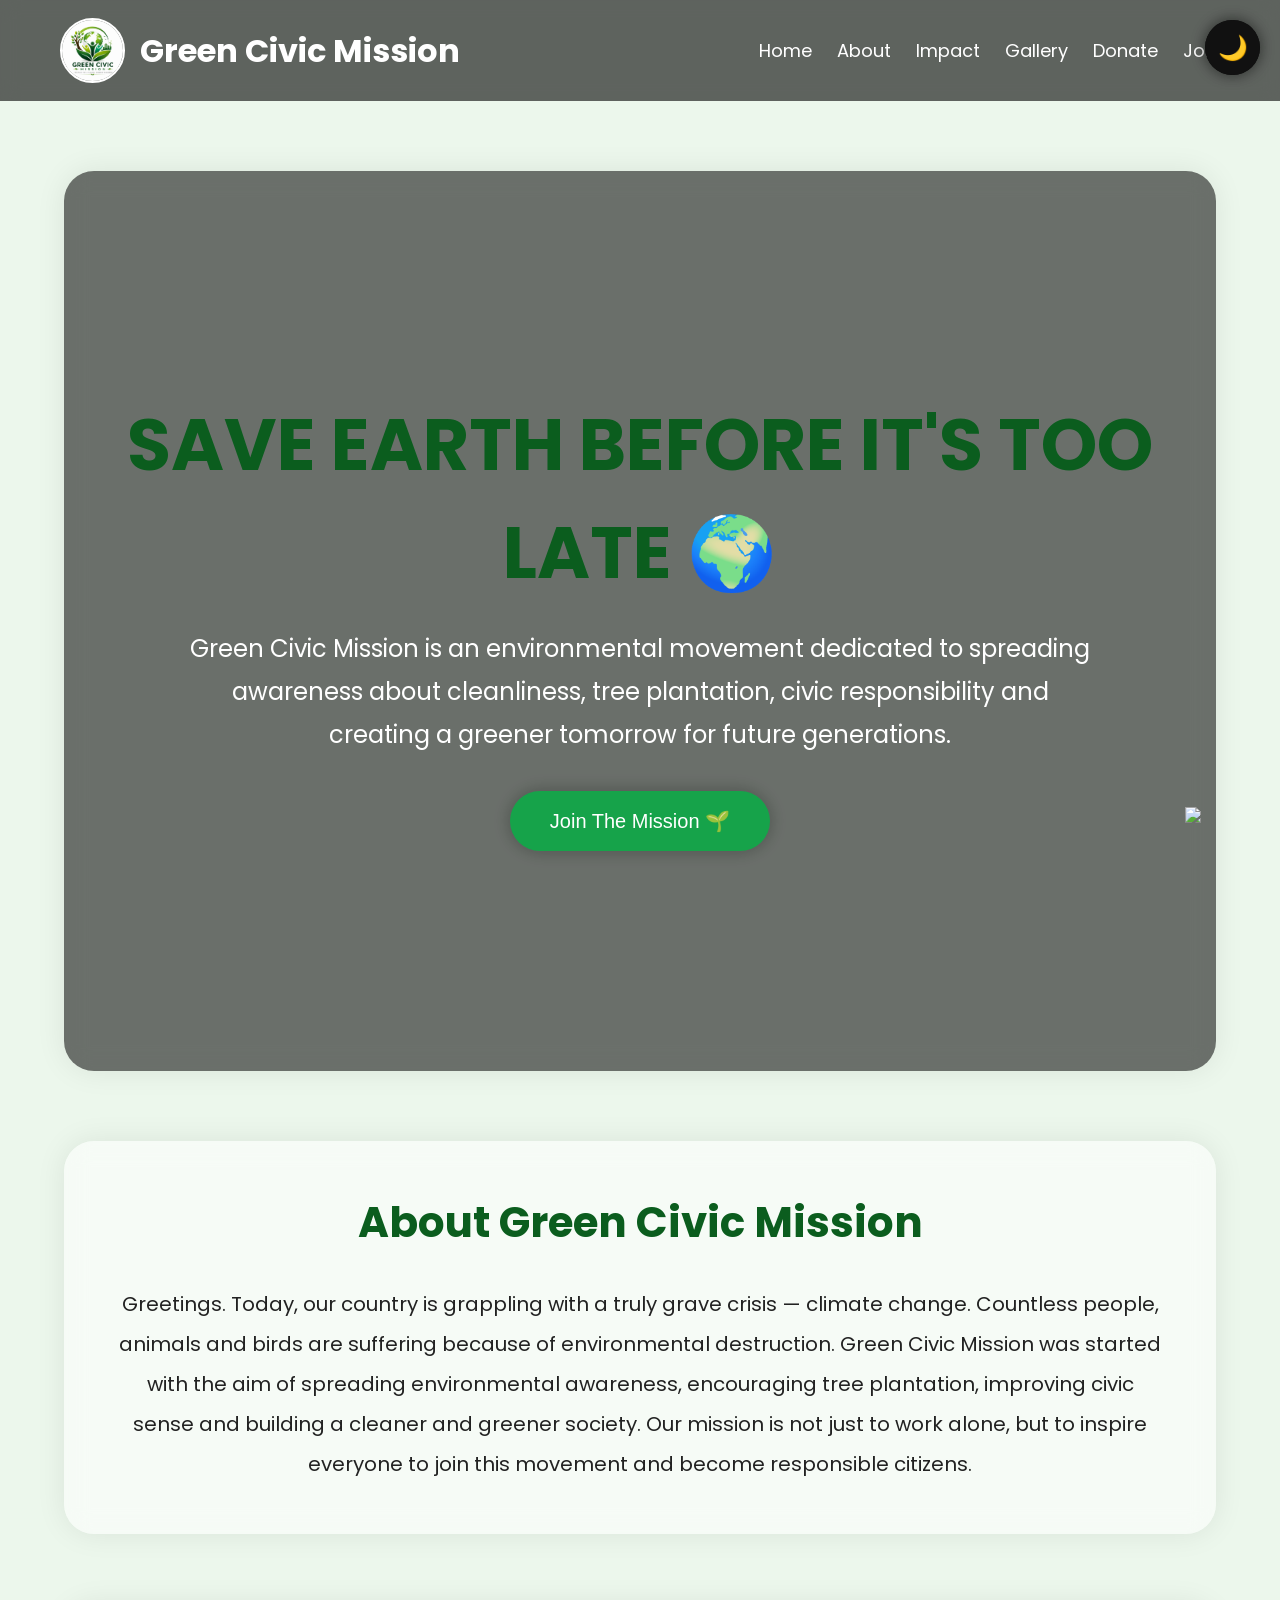
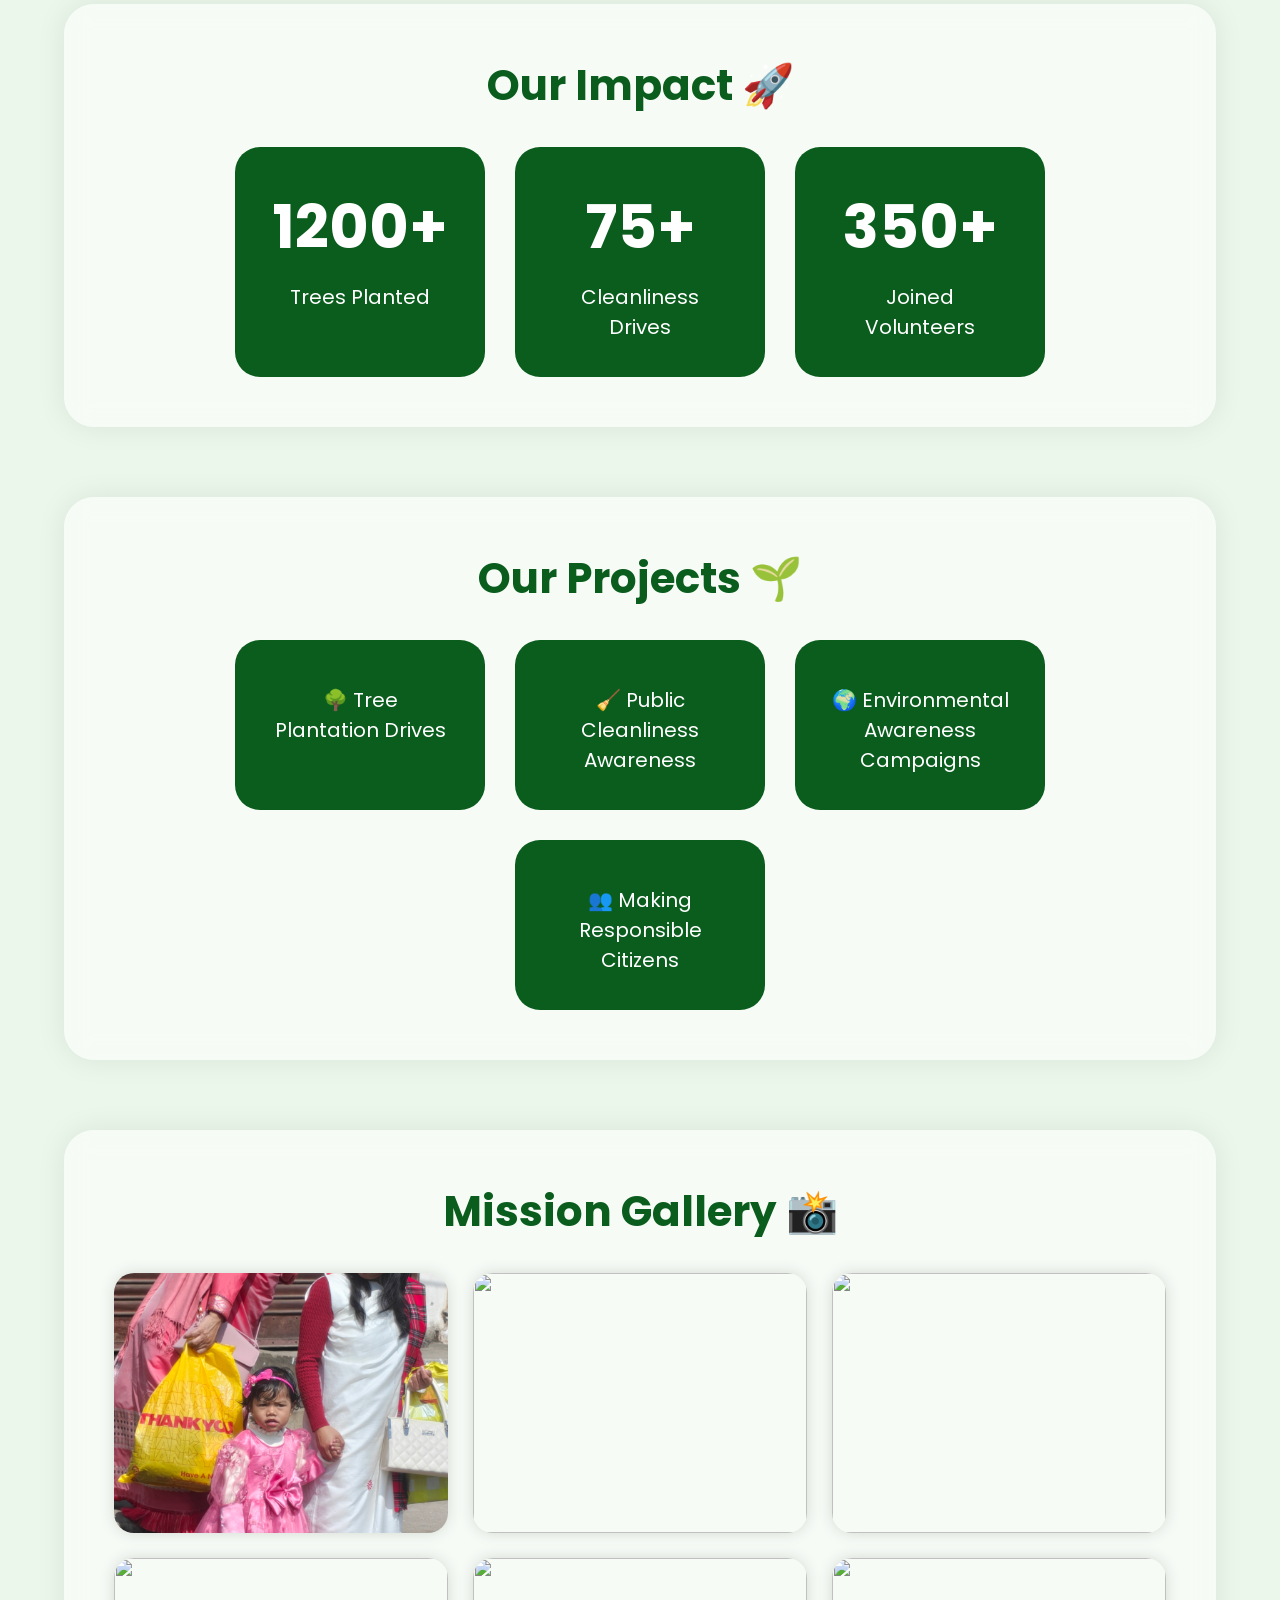
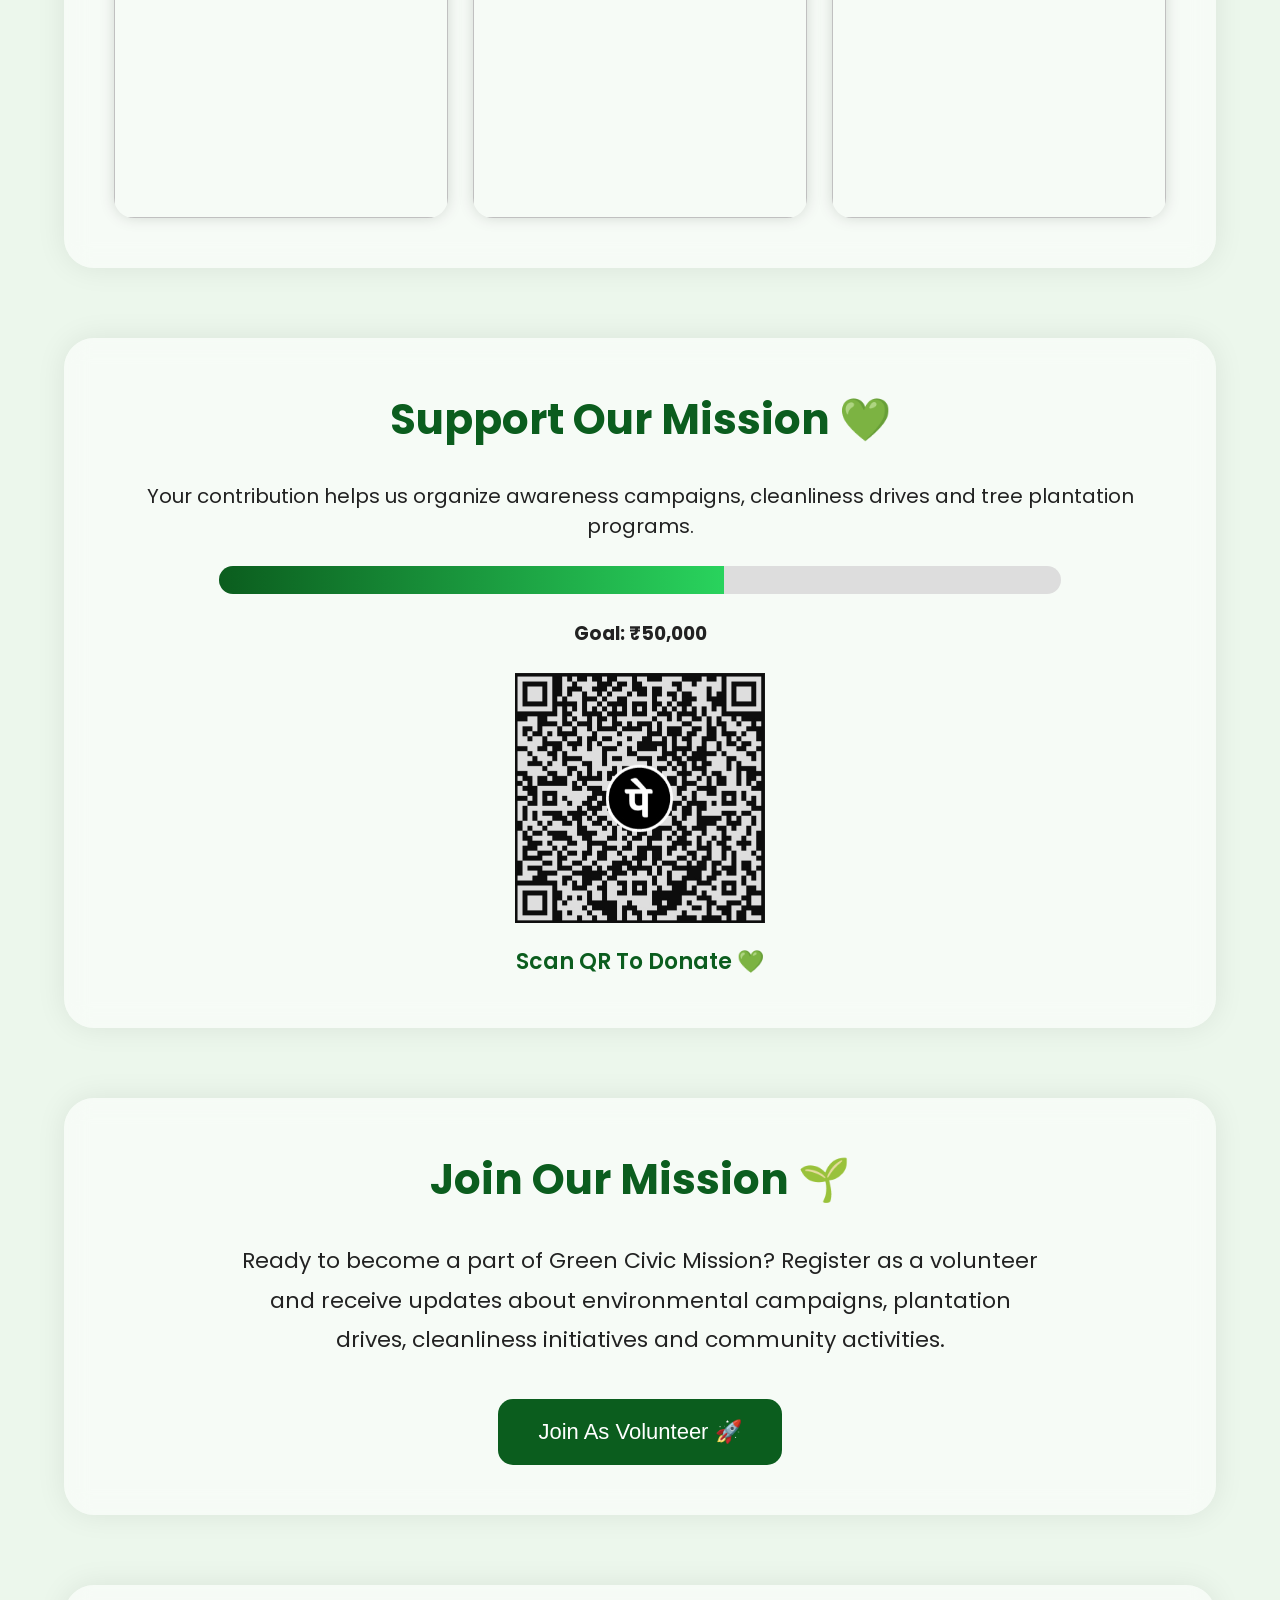
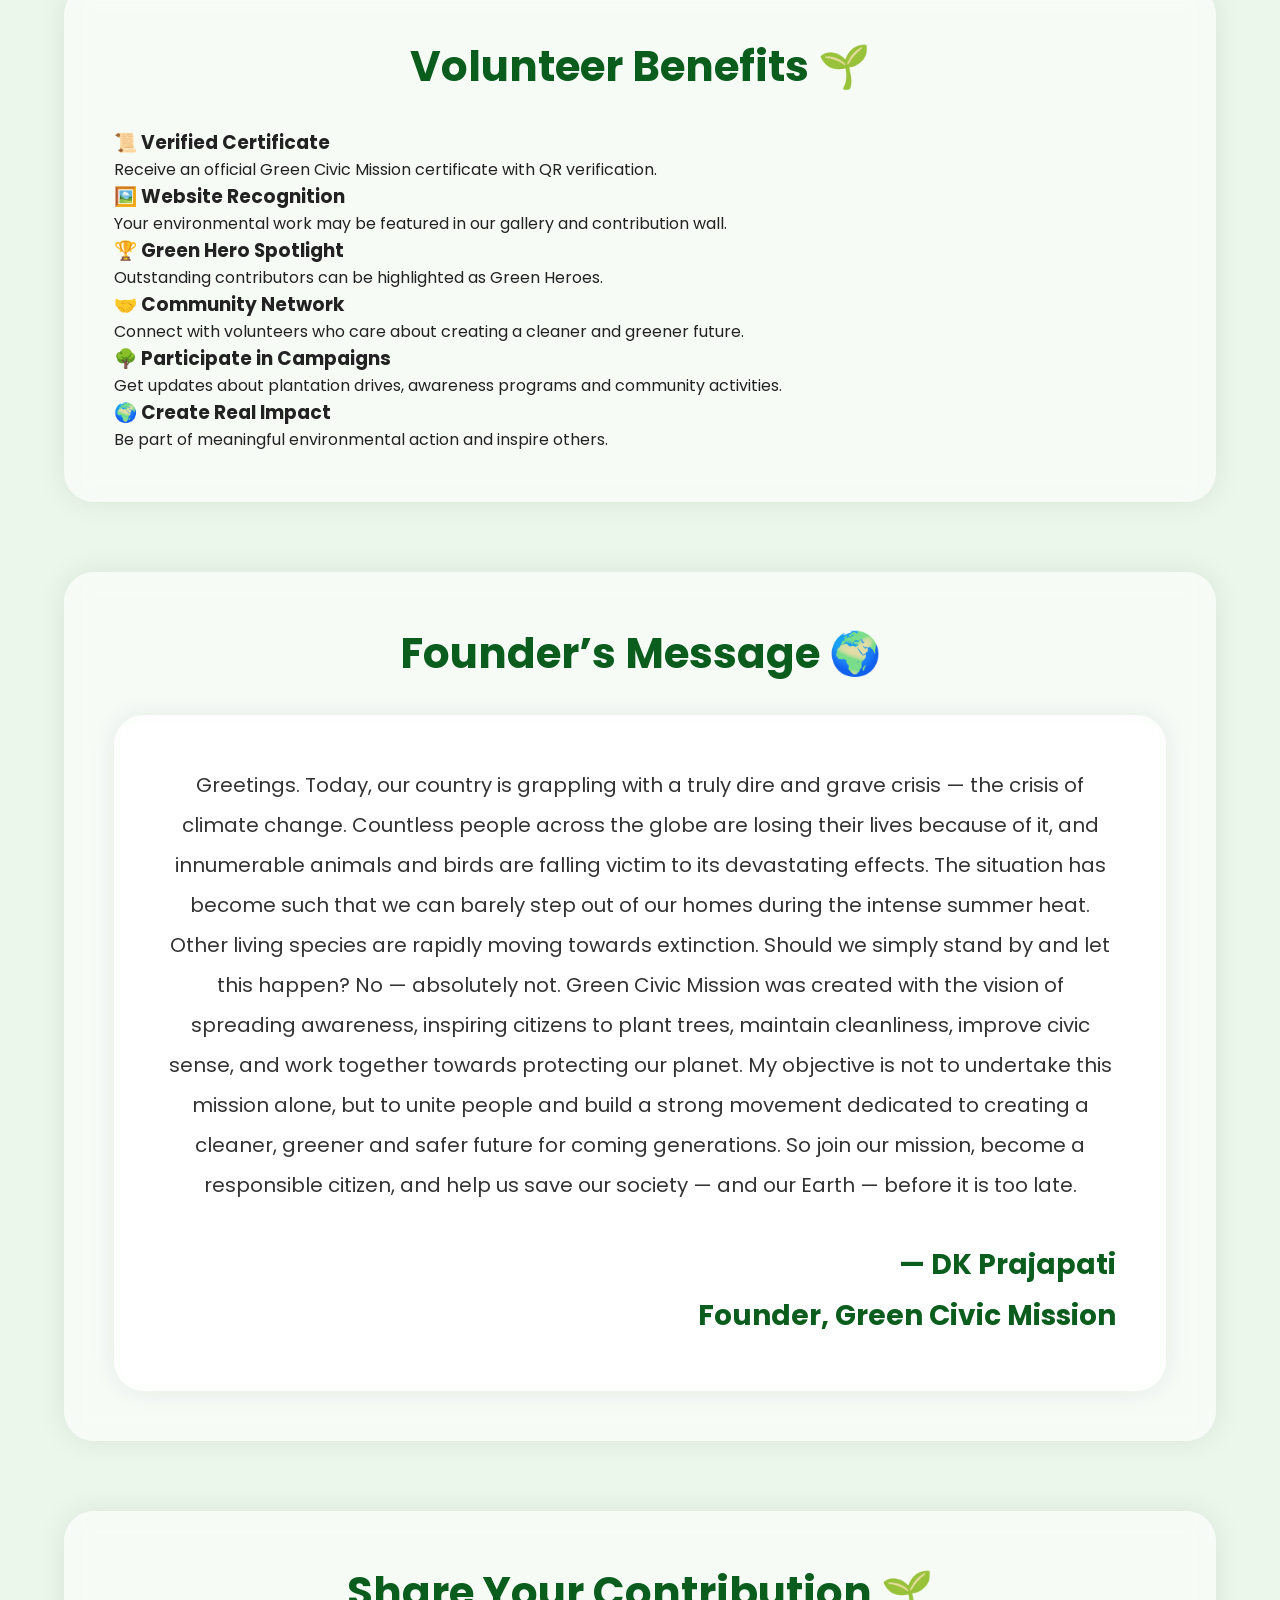
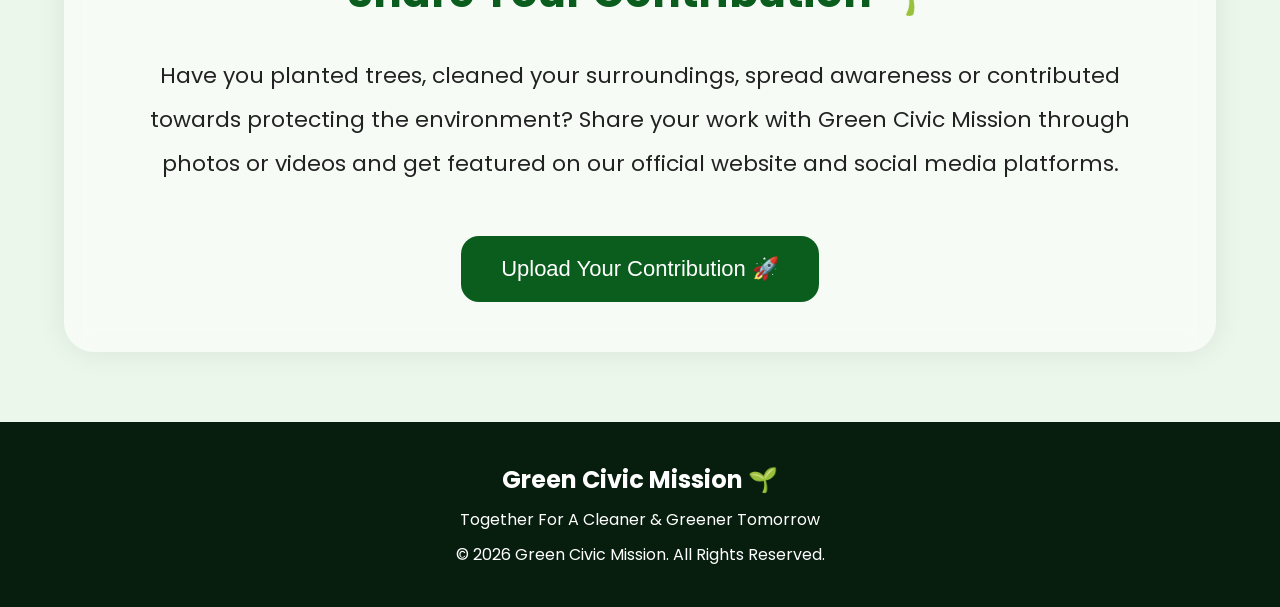
==== index.html @ 019585d3 "Enhance index.html with volunteer benefits section Added volunteer benefits section and improved con" ====
<!DOCTYPE html>

<html lang="en">

<head>

<meta charset="UTF-8">

<meta name="viewport" content="width=device-width, initial-scale=1.0">

<title>Green Civic Mission</title>

<link href="https://fonts.googleapis.com/css2?family=Poppins:wght@300;400;500;600;700&display=swap" rel="stylesheet">

<link rel="stylesheet" href="style.css">

</head>

<body>
     <button id="darkModeBtn">
🌙
</button>

<!-- =========================
     NAVBAR
========================= -->

<nav>

<div class="logo">

<img src="logo.png.png">

<h1>Green Civic Mission</h1>

</div>

<ul>

<li><a href="#home">Home</a></li>

<li><a href="#about">About</a></li>

<li><a href="#stats">Impact</a></li>

<li><a href="#gallery">Gallery</a></li>

<li><a href="#donate">Donate</a></li>

<li><a href="#join">Join</a></li>

</ul>
<button id="darkModeBtn">
🌙
</button>
</nav>

<!-- =========================
     HERO SECTION
========================= -->

<section class="hero" id="home">

<div class="hero-content">

<h2>
SAVE EARTH BEFORE IT'S TOO LATE 🌍
</h2>

<p>

Green Civic Mission is an environmental movement dedicated to spreading awareness about cleanliness, tree plantation, civic responsibility and creating a greener tomorrow for future generations.

</p>

<a href="#join">

<button>
Join The Mission 🌱
</button>

</a>

</div>

</section>

<!-- =========================
     ABOUT
========================= -->

<section id="about">

<h2>
About Green Civic Mission
</h2>

<p style="text-align:center; line-height:2; font-size:20px;">

Greetings. Today, our country is grappling with a truly grave crisis — climate change. Countless people, animals and birds are suffering because of environmental destruction. Green Civic Mission was started with the aim of spreading environmental awareness, encouraging tree plantation, improving civic sense and building a cleaner and greener society. Our mission is not just to work alone, but to inspire everyone to join this movement and become responsible citizens.

</p>

</section>

<!-- =========================
     COUNTERS
========================= -->

<section id="stats">

<h2>
Our Impact 🚀
</h2>

<div class="counter-container">

<div class="counter-box">

<h1 id="tree-count">
1200+
</h1>

<p>
Trees Planted
</p>

</div>

<div class="counter-box">

<h1 id="drive-count">
75+
</h1>

<p>
Cleanliness Drives
</p>

</div>

<div class="counter-box">

<h1 id="volunteer-count">
350+
</h1>

<p>
Joined Volunteers
</p>

</div>

</div>

</section>

<!-- =========================
     PROJECTS
========================= -->

<section>

<h2>
Our Projects 🌱
</h2>

<div class="counter-container">

<div class="counter-box">

<p>

🌳 Tree Plantation Drives

</p>

</div>

<div class="counter-box">

<p>

🧹 Public Cleanliness Awareness

</p>

</div>

<div class="counter-box">

<p>

🌍 Environmental Awareness Campaigns

</p>

</div>

<div class="counter-box">

<p>

👥 Making Responsible Citizens

</p>

</div>

</div>

</section>

<!-- =========================
     GALLERY
========================= -->

<section id="gallery">

<h2>
Mission Gallery 📸
</h2>

<div class="gallery">

<img src="gallery1.jpg.jpg">

<img src="gallery2.jpeg">

<img src="gallery3.jpeg">

<img src="gallery4.jpeg">

<img src="gallery5.jpeg">

<img src="gallery6.jpeg">

</div>

</section>

<!-- =========================
     DONATION
========================= -->

<section class="donation" id="donate">

<h2>
Support Our Mission 💚
</h2>

<p style="font-size:20px;">

Your contribution helps us organize awareness campaigns, cleanliness drives and tree plantation programs.

</p>

<div class="progress-bar">

<div class="progress"></div>

</div>

<h3>
Goal: ₹50,000
</h3>

<br>

<div class="donate-qr">

    <img src="qr.jpeg.jpeg" width="250">

    <p>
        Scan QR To Donate 💚
    </p>

</div>

</section>

<!-- =========================
     JOIN FORM
========================= -->

<section id="join">

<h2>
Join Our Mission 🌱
</h2>

<div class="join-form-container">
<div class="join-box">

<p>
Ready to become a part of Green Civic Mission?

Register as a volunteer and receive updates about environmental campaigns, plantation drives, cleanliness initiatives and community activities.
</p>

<br>

<a href="https://docs.google.com/forms/d/e/1FAIpQLSeiBuAIQpCd_9iAnmrf6XvNl-CLf4nQa9Vybw9uOi828X8J0Q/viewform" target="_blank">

<button class="join-btn">
Join As Volunteer 🚀
</button>

</a>

</div>

</div>

</section>
     <section id="benefits">

<h2>Volunteer Benefits 🌱</h2>

<div class="benefits-container">

<div class="benefit-card">
<h3>📜 Verified Certificate</h3>
<p>Receive an official Green Civic Mission certificate with QR verification.</p>
</div>

<div class="benefit-card">
<h3>🖼️ Website Recognition</h3>
<p>Your environmental work may be featured in our gallery and contribution wall.</p>
</div>

<div class="benefit-card">
<h3>🏆 Green Hero Spotlight</h3>
<p>Outstanding contributors can be highlighted as Green Heroes.</p>
</div>

<div class="benefit-card">
<h3>🤝 Community Network</h3>
<p>Connect with volunteers who care about creating a cleaner and greener future.</p>
</div>

<div class="benefit-card">
<h3>🌳 Participate in Campaigns</h3>
<p>Get updates about plantation drives, awareness programs and community activities.</p>
</div>

<div class="benefit-card">
<h3>🌍 Create Real Impact</h3>
<p>Be part of meaningful environmental action and inspire others.</p>
</div>

</div>

</section>

<!-- =========================
     FOUNDER MESSAGE
========================= -->

<section class="founder-section">

<h2>
Founder’s Message 🌍
</h2>

<div class="founder-box">

<p>

Greetings.

Today, our country is grappling with a truly dire and grave crisis — the crisis of climate change.

Countless people across the globe are losing their lives because of it, and innumerable animals and birds are falling victim to its devastating effects. The situation has become such that we can barely step out of our homes during the intense summer heat. Other living species are rapidly moving towards extinction.

Should we simply stand by and let this happen?

No — absolutely not.

Green Civic Mission was created with the vision of spreading awareness, inspiring citizens to plant trees, maintain cleanliness, improve civic sense, and work together towards protecting our planet.

My objective is not to undertake this mission alone, but to unite people and build a strong movement dedicated to creating a cleaner, greener and safer future for coming generations.

So join our mission, become a responsible citizen, and help us save our society — and our Earth — before it is too late.

</p>

<h3>
— DK Prajapati <br>
Founder, Green Civic Mission
</h3>

</div>

</section>
<!-- =========================
     SHARE CONTRIBUTION
========================= -->

<section id="contribute">

<h2>
Share Your Contribution 🌱
</h2>

<p style="text-align:center; font-size:22px; line-height:2;">

Have you planted trees, cleaned your surroundings, spread awareness or contributed towards protecting the environment?

Share your work with Green Civic Mission through photos or videos and get featured on our official website and social media platforms.

</p>

<br><br>

<div style="text-align:center;">

<a href="https://docs.google.com/forms/d/e/1FAIpQLScLz6KS8YgXIWc24gDjhjpn6elP963-8yciIYbXm5qnYpdrOg/viewform" target="_blank">

<button style="padding:20px 40px; font-size:22px; border:none; border-radius:18px; background:#0b5d1e; color:white; cursor:pointer;">

Upload Your Contribution 🚀

</button>

</a>

</div>

</section>
<!-- =========================
     FOOTER
========================= -->

<footer>

<h2>
Green Civic Mission 🌱
</h2>

<p>
Together For A Cleaner & Greener Tomorrow
</p>

<p>
© 2026 Green Civic Mission. All Rights Reserved.
</p>

</footer>

<!-- =========================
     WHATSAPP BUTTON
========================= -->

<a href="https://wa.me/91YOURNUMBER" class="whatsapp">

<img src="https://cdn-icons-png.flaticon.com/512/733/733585.png">

</a>
     
<script src="script.js"></script>
<script>

const darkBtn = document.getElementById("darkModeBtn");

darkBtn.onclick = function(){

    document.body.classList.toggle("dark-mode");

}

</script>
</body>

</html>
---- style.css ----
/* =========================
   GOOGLE FONT
========================= */

@import url('https://fonts.googleapis.com/css2?family=Poppins:wght@300;400;500;600;700&display=swap');

*{
    margin:0;
    padding:0;
    box-sizing:border-box;
    scroll-behavior:smooth;
}

body{

    font-family:'Poppins',sans-serif;

    background:#ecf7ec;

    color:#222;

    overflow-x:hidden;

}

/* =========================
   NAVBAR
========================= */

nav{

    position:sticky;

    top:0;

    z-index:1000;

    display:flex;

    justify-content:space-between;

    align-items:center;

    padding:18px 60px;

    background:rgba(0,0,0,0.6);

    backdrop-filter:blur(10px);

}

.logo{

    display:flex;

    align-items:center;

    gap:15px;

}

.logo img{

    width:65px;

    height:65px;

    border-radius:50%;

    object-fit:cover;

    border:2px solid white;

}

.logo h1{

    color:white;

    font-size:32px;

}

nav ul{

    display:flex;

    gap:25px;

    list-style:none;

}

nav ul li a{

    color:white;

    text-decoration:none;

    font-size:18px;

    transition:0.3s;

}

nav ul li a:hover{

    color:#8cff8c;

}

/* =========================
   HERO SECTION
========================= */

.hero{

    height:100vh;

    background:
    linear-gradient(rgba(0,0,0,0.55),rgba(0,0,0,0.55)),
    url('https://images.unsplash.com/photo-1441974231531-c6227db76b6e?q=80&w=1600');

    background-size:cover;

    background-position:center;

    display:flex;

    justify-content:center;

    align-items:center;

    text-align:center;

    color:white;

    padding:40px;

}

.hero-content{

    animation:fadeUp 1.5s ease;

}

.hero h2{

    font-size:72px;

    margin-bottom:20px;

}

.hero p{

    font-size:24px;

    max-width:900px;

    margin:auto;

    line-height:1.8;

}

.hero button{

    margin-top:35px;

    padding:18px 40px;

    border:none;

    border-radius:50px;

    background:#16a34a;

    color:white;

    font-size:20px;

    cursor:pointer;

    transition:0.4s;

    box-shadow:0 0 20px rgba(0,0,0,0.3);

}

.hero button:hover{

    transform:scale(1.08);

    background:#0b7d32;

}

/* =========================
   GLASS SECTIONS
========================= */

section{

    width:90%;

    margin:70px auto;

    padding:50px;

    background:rgba(255,255,255,0.55);

    border-radius:30px;

    backdrop-filter:blur(12px);

    box-shadow:0 0 30px rgba(0,0,0,0.08);

    animation:fadeUp 1s ease;

}

section h2{

    text-align:center;

    font-size:42px;

    margin-bottom:30px;

    color:#0b5d1e;

}

/* =========================
   COUNTERS
========================= */

.counter-container{

    display:flex;

    justify-content:center;

    gap:30px;

    flex-wrap:wrap;

}

.counter-box{

    width:250px;

    background:#0b5d1e;

    color:white;

    padding:35px;

    border-radius:25px;

    text-align:center;

    transition:0.4s;

}

.counter-box:hover{

    transform:translateY(-10px);

}

.counter-box h1{

    font-size:60px;

}

.counter-box p{

    margin-top:10px;

    font-size:20px;

}

/* =========================
   GALLERY
========================= */

.gallery{

    display:grid;

    grid-template-columns:repeat(auto-fit,minmax(300px,1fr));

    gap:25px;

}

.gallery img{

    width:100%;

    height:260px;

    object-fit:cover;

    border-radius:20px;

    transition:0.5s;

    box-shadow:0 0 15px rgba(0,0,0,0.15);

}

.gallery img:hover{

    transform:scale(1.05);

}

/* =========================
   DONATION SECTION
========================= */

.donation{

    text-align:center;

}

.progress-bar{

    width:80%;

    height:28px;

    background:#ddd;

    margin:25px auto;

    border-radius:30px;

    overflow:hidden;

}

.progress{

    width:60%;

    height:100%;

    background:linear-gradient(90deg,#0b5d1e,#29d35d);

}

/* =========================
   FORM
========================= */

form{

    display:flex;

    flex-direction:column;

    gap:20px;

}

form input,
form textarea{

    padding:18px;

    border:none;

    border-radius:15px;

    font-size:17px;

    background:#f3fff3;

}

form button{

    padding:18px;

    border:none;

    border-radius:15px;

    background:#0b5d1e;

    color:white;

    font-size:18px;

    cursor:pointer;

    transition:0.3s;

}

form button:hover{

    background:#108d34;

}

/* =========================
   WHATSAPP BUTTON
========================= */

.whatsapp{

    position:fixed;

    bottom:25px;

    right:25px;

    width:70px;

    height:70px;

    z-index:999;

}

.whatsapp img{

    width:100%;

    transition:0.4s;

}

.whatsapp img:hover{

    transform:scale(1.1);

}

/* =========================
   FOOTER
========================= */

footer{

    background:#071d0d;

    color:white;

    text-align:center;

    padding:40px;

    margin-top:70px;

}

footer p{

    margin-top:10px;

}

/* =========================
   ANIMATION
========================= */

@keyframes fadeUp{

    from{

        opacity:0;

        transform:translateY(40px);

    }

    to{

        opacity:1;

        transform:translateY(0);

    }

}

/* =========================
   RESPONSIVE
========================= */

@media(max-width:900px){

nav{

    flex-direction:column;

    gap:15px;

    padding:20px;

}

nav ul{

    flex-direction:column;

    text-align:center;

}

.hero h2{

    font-size:42px;

}

.hero p{

    font-size:18px;

}

section{

    padding:30px;

}

.counter-box{

    width:100%;

}

.logo h1{

    font-size:24px;

}

}/* =========================
   FOUNDER MESSAGE
========================= */

.founder-section{

    text-align:center;

}

.founder-box{

    background:rgba(255,255,255,0.65);

    backdrop-filter:blur(12px);

    padding:50px;

    border-radius:30px;

    line-height:2;

    font-size:20px;

    color:#333;

    box-shadow:0 0 25px rgba(0,0,0,0.08);

}

.founder-box h3{

    margin-top:35px;

    color:#0b5d1e;

    font-size:28px;

    text-align:right;

    line-height:1.8;

}
}/* =========================
   DONATION QR
========================= */

.donate-qr{

    margin-top:25px;

}

.donate-qr p{

    margin-top:15px;

    font-size:22px;

    color:#0b5d1e;

    font-weight:600;

}/* =========================
   DARK MODE BUTTON
========================= */

#darkModeBtn{

    position:fixed;

    top:20px;

    right:20px;

    z-index:9999;

    border:none;

    background:#111;

    color:white;

    width:55px;

    height:55px;

    border-radius:50%;

    font-size:24px;

    cursor:pointer;

    box-shadow:0 0 15px rgba(0,0,0,0.3);

}

/* =========================
   DARK MODE
========================= */

.dark-mode{

    background:#0b0b0b;

    color:white;

}

.dark-mode nav{

    background:rgba(0,0,0,0.9);

}

.dark-mode section{

    background:rgba(255,255,255,0.08);

    color:white;

}

.dark-mode h2,
.dark-mode h1,
.dark-mode p{

    color:white;

}

.dark-mode .counter-box{

    background:#14532d;

}

.dark-mode footer{

    background:black;

}

.dark-mode form input,
.dark-mode form textarea{

    background:#222;

    color:white;

}

.dark-mode .founder-box{

    background:rgba(255,255,255,0.08);

}/* =========================
   DARK MODE BUTTON
========================= */

#darkModeBtn{

    position:fixed;

    top:20px;

    right:20px;

    width:55px;

    height:55px;

    border:none;

    border-radius:50%;

    background:#111;

    color:white;

    font-size:24px;

    cursor:pointer;

    z-index:99999;

    box-shadow:0 0 15px rgba(0,0,0,0.3);

}

/* =========================
   DARK MODE
========================= */

.dark-mode{

    background:#0b0b0b;

    color:white;

}

.dark-mode nav{

    background:#000;

}

.dark-mode section{

    background:rgba(255,255,255,0.08);

    color:white;

}

.dark-mode h1,
.dark-mode h2,
.dark-mode h3,
.dark-mode p,
.dark-mode a{

    color:white;

}

.dark-mode .counter-box{

    background:#14532d;

}

.dark-mode footer{

    background:black;

}

.dark-mode input,
.dark-mode textarea{

    background:#222;

    color:white;

}.join-box{

    text-align:center;

    max-width:800px;

    margin:auto;

    font-size:22px;

    line-height:1.8;

}

.join-btn{

    background:#0b5d1e;

    color:white;

    border:none;

    padding:20px 40px;

    border-radius:15px;

    font-size:22px;

    cursor:pointer;

    transition:0.3s;

}

.join-btn:hover{

    transform:scale(1.05);

}
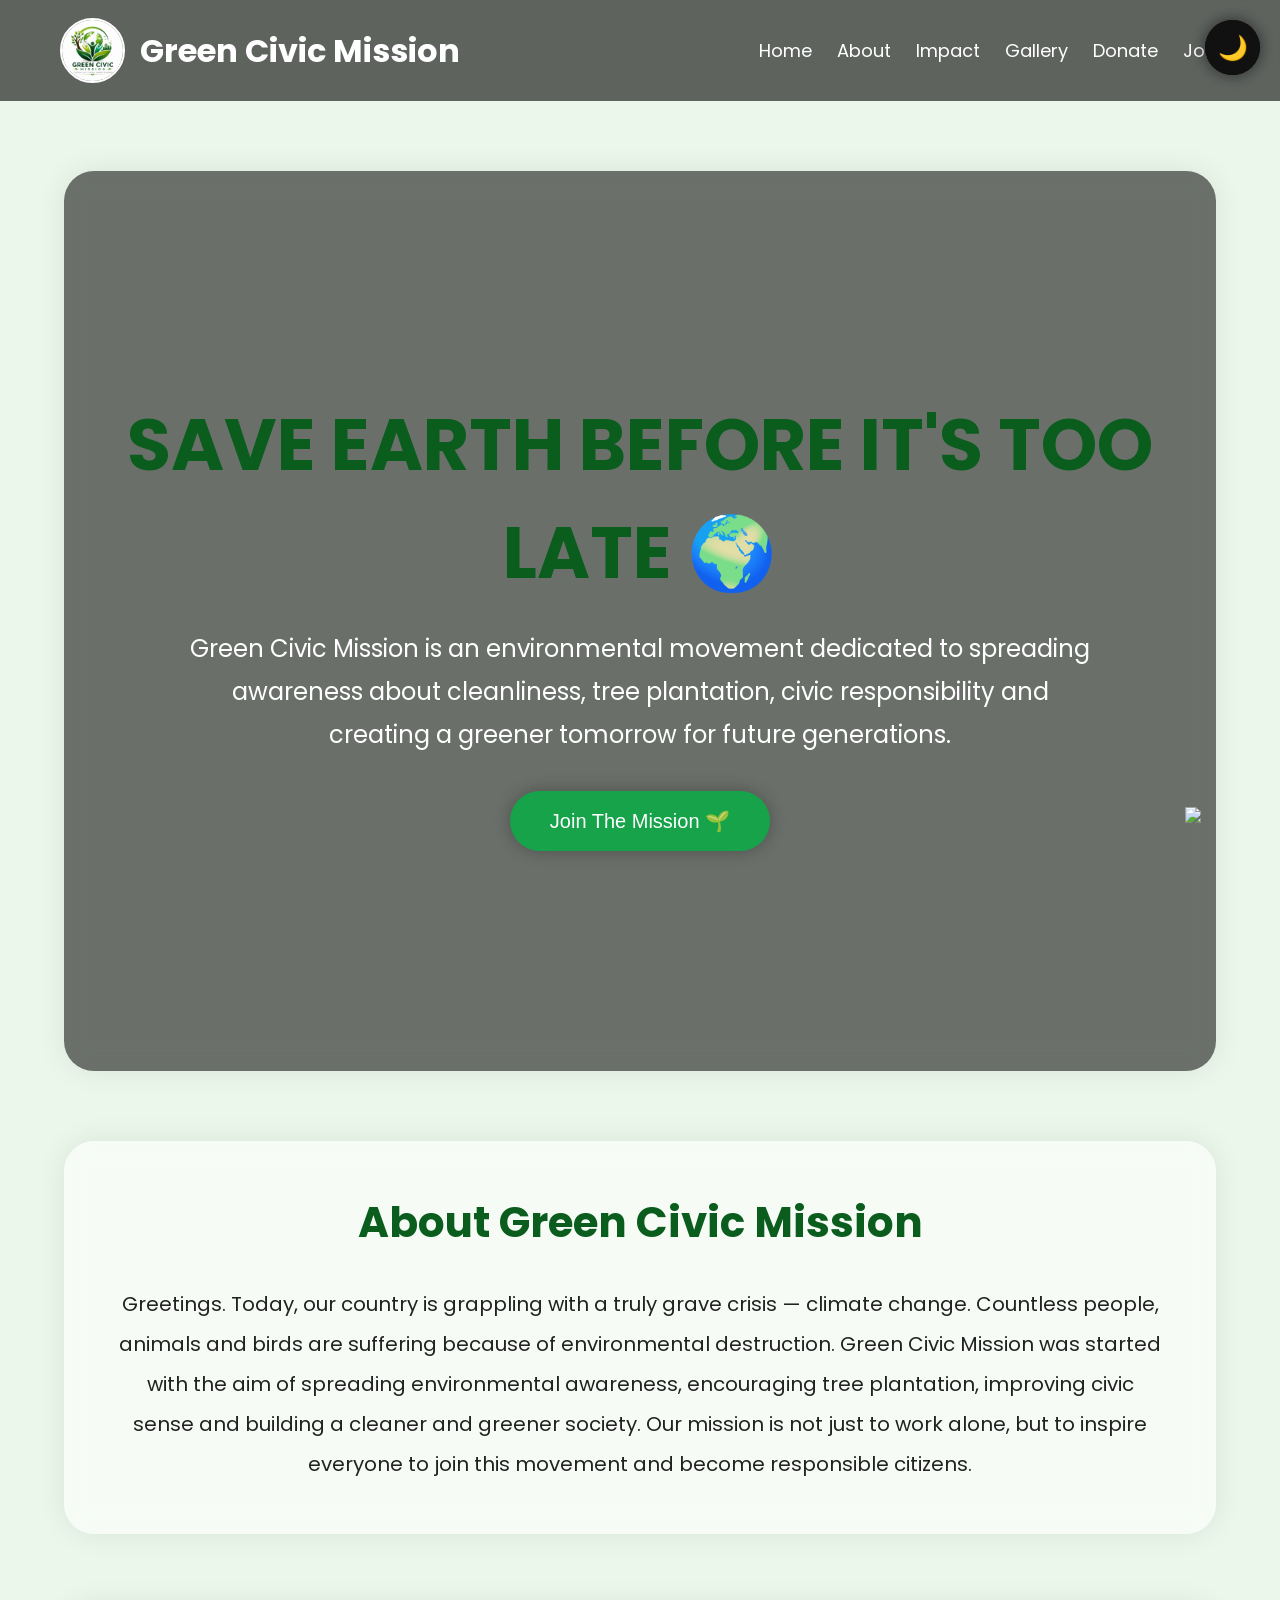
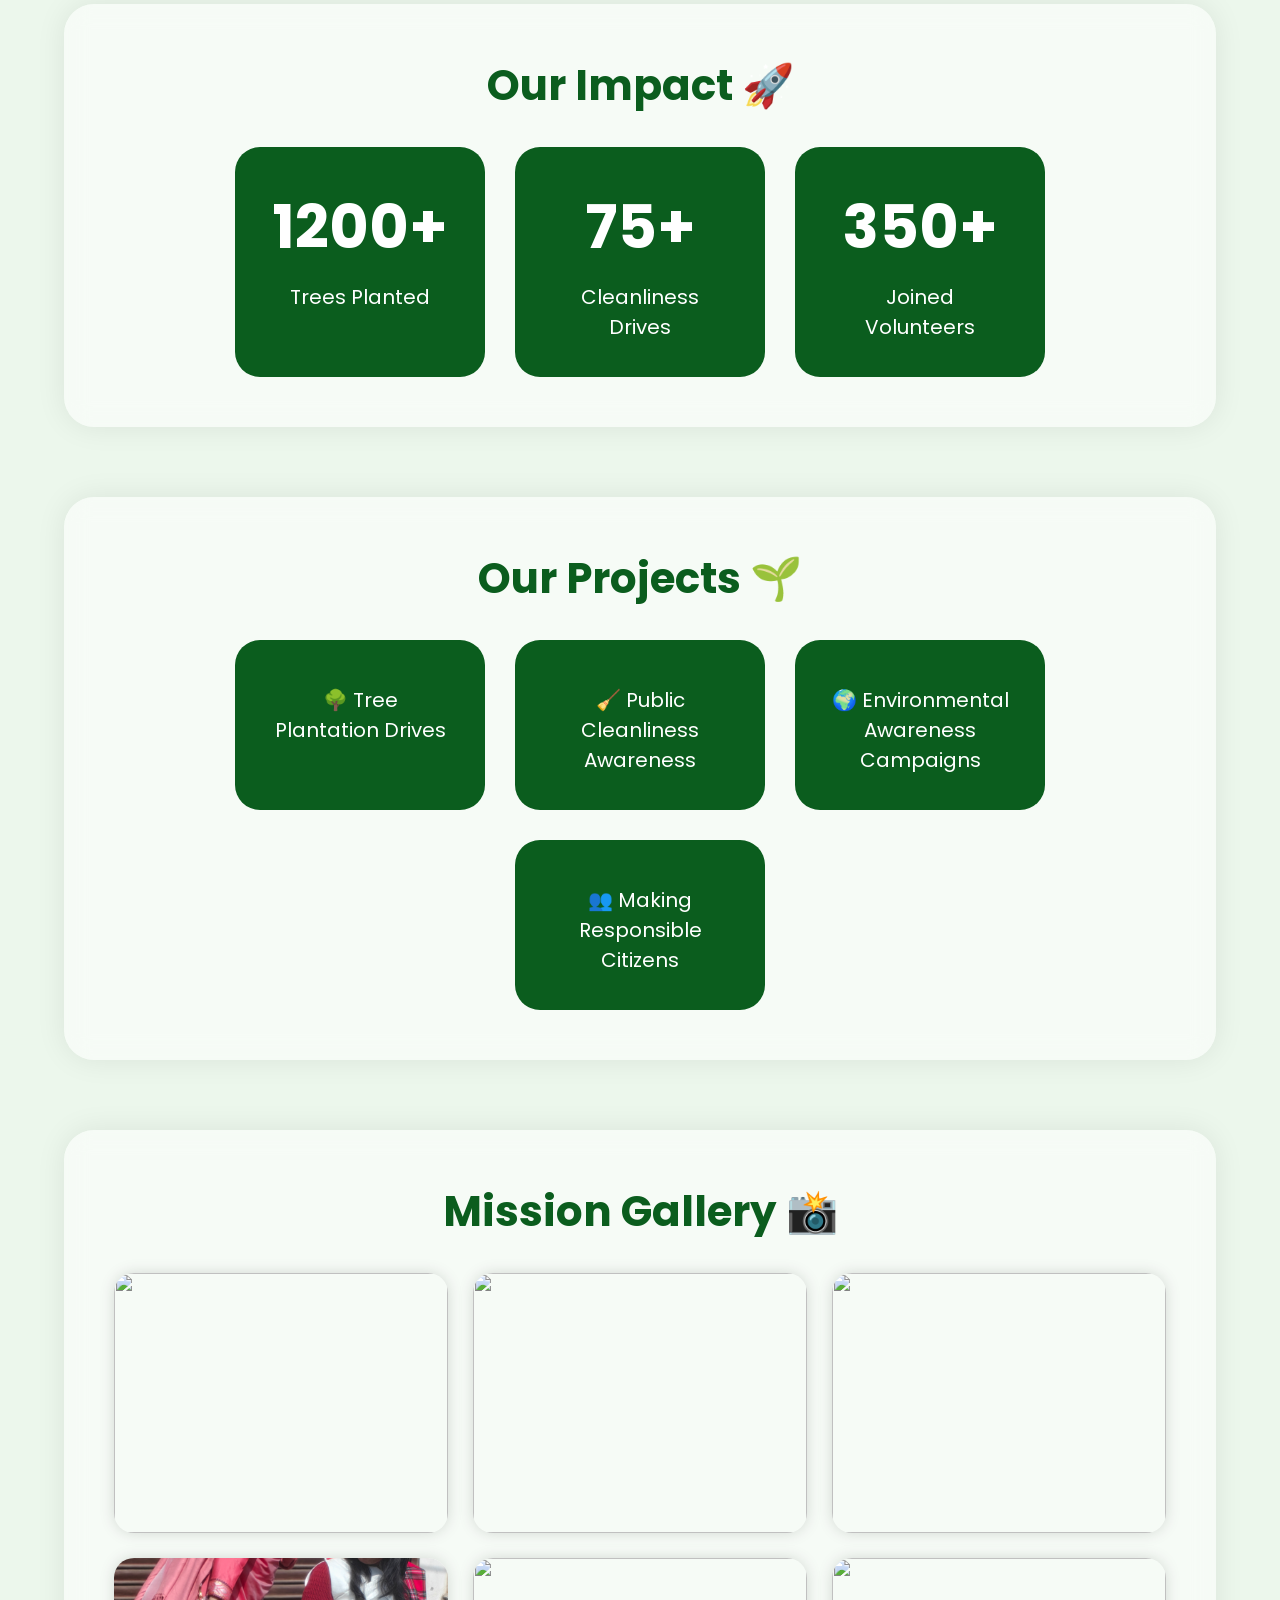
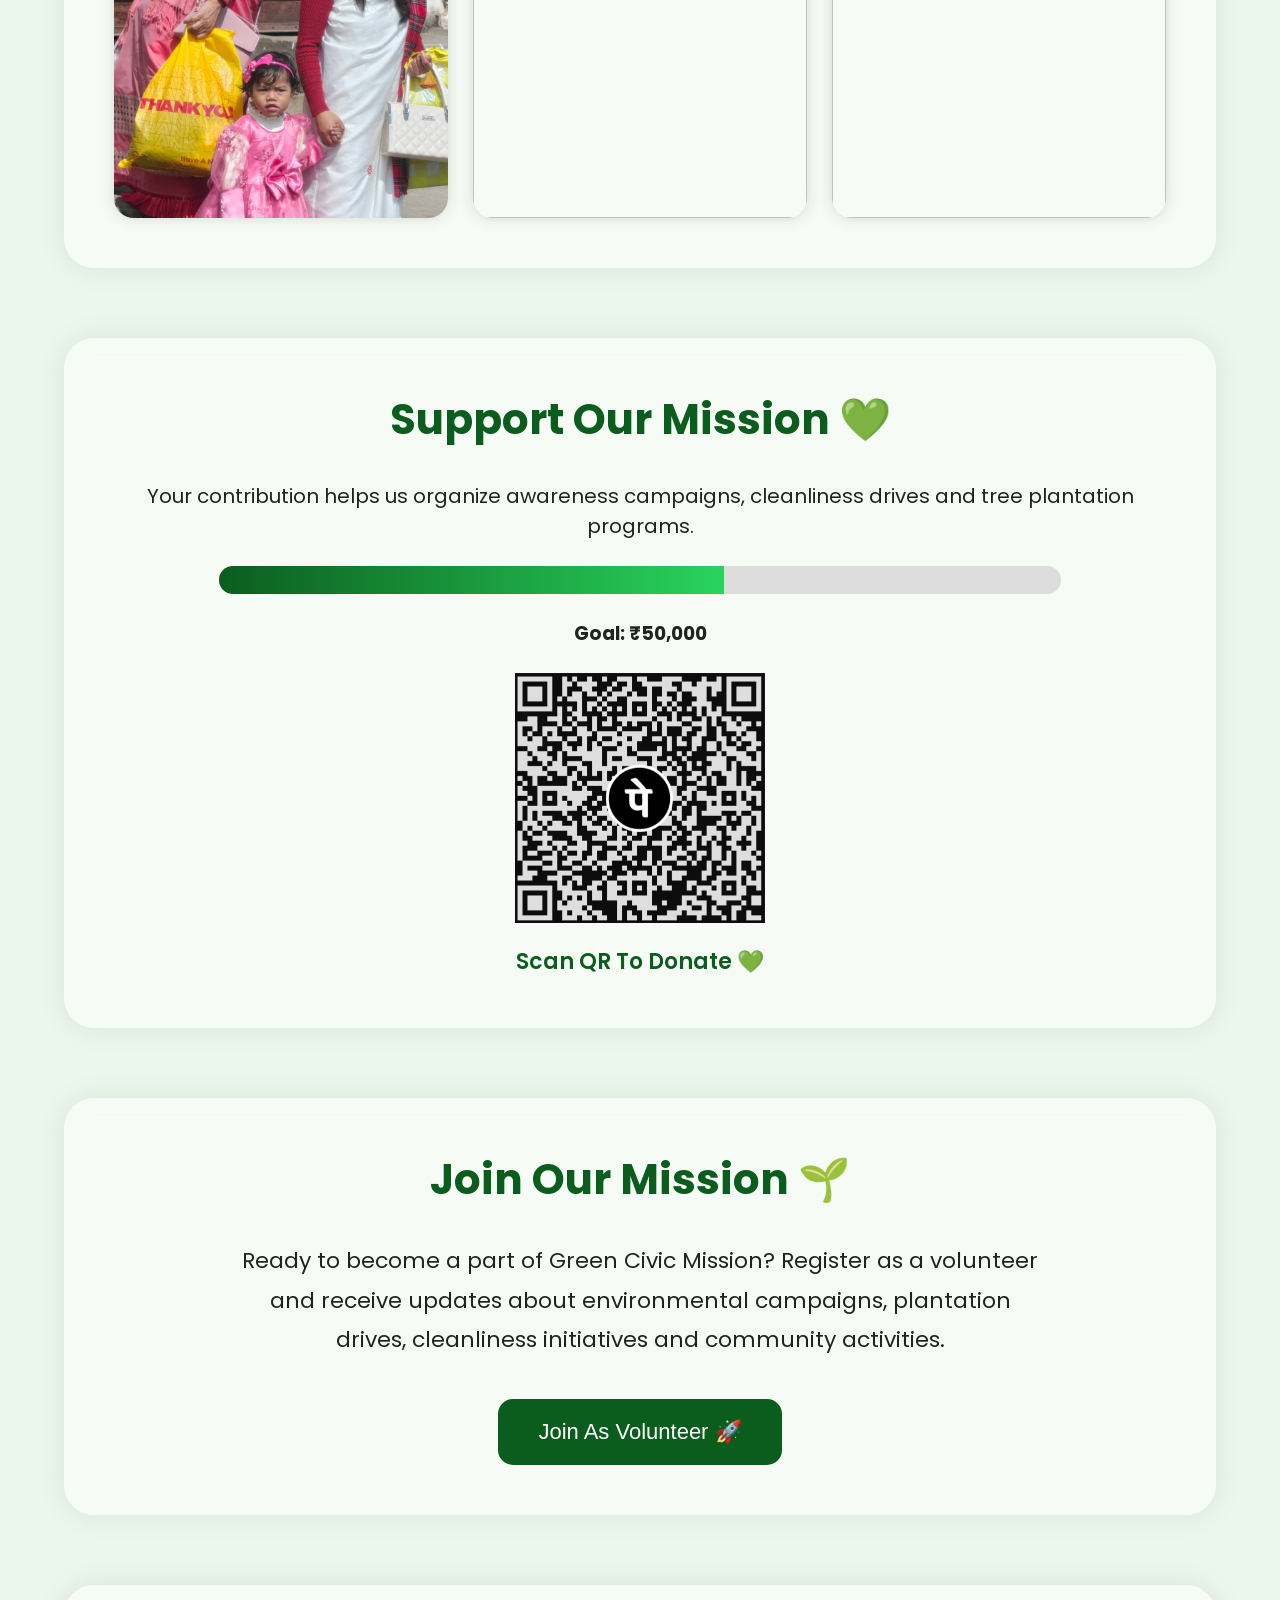
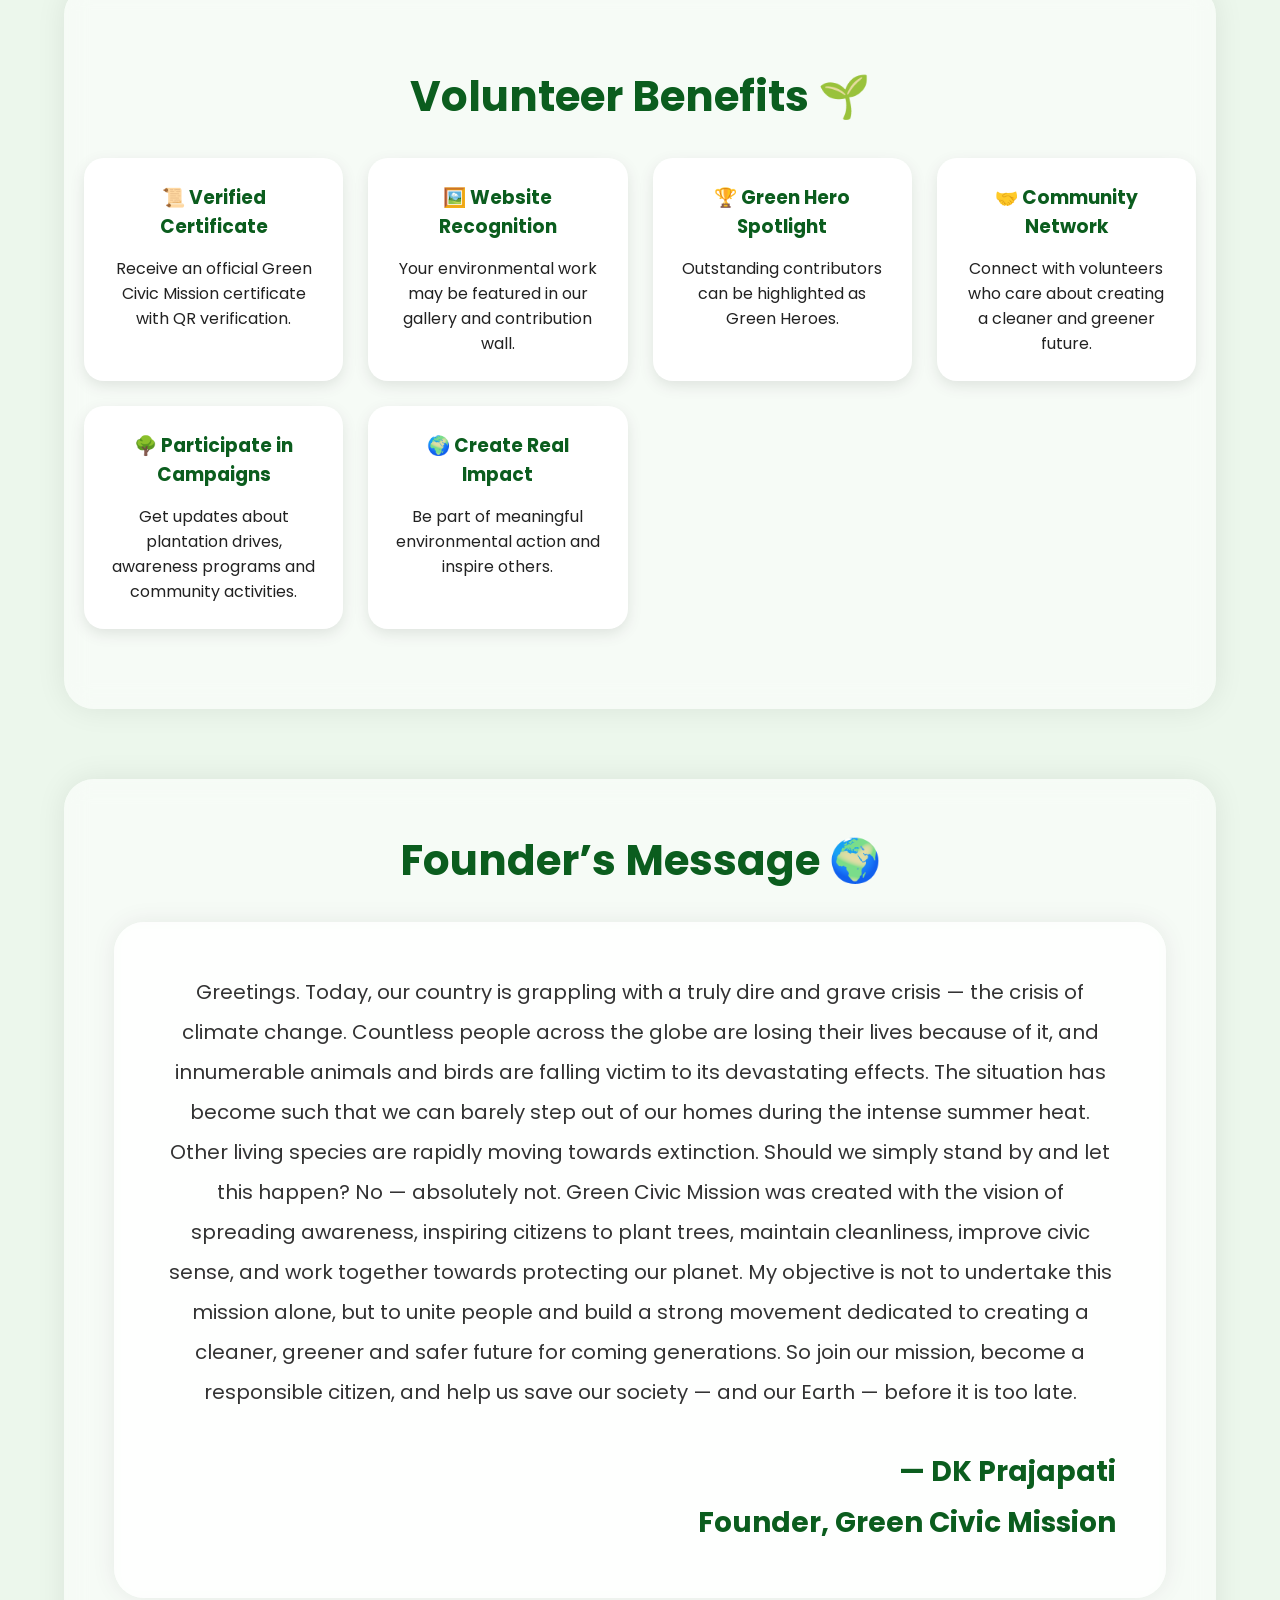
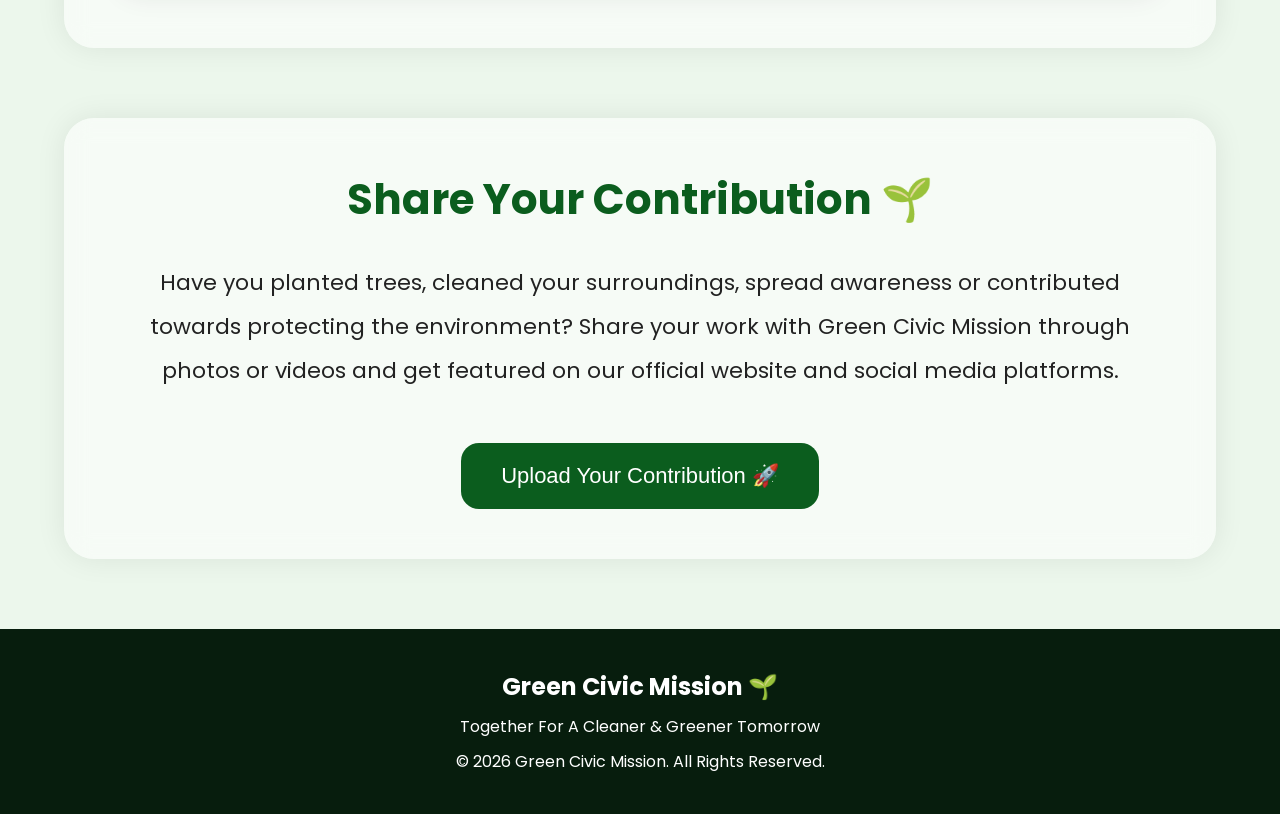
==== commit 4c65b760: "Update index.html" ====
--- a/index.html
+++ b/index.html
@@ -223,13 +223,13 @@
 
 <div class="gallery">
 
+<img src="gallery1.png.png">
+
+<img src="gallery2.png.png">
+
+<img src="gallery3.png.png">
+
 <img src="gallery1.jpg.jpg">
-
-<img src="gallery2.jpeg">
-
-<img src="gallery3.jpeg">
-
-<img src="gallery4.jpeg">
 
 <img src="gallery5.jpeg">
 
--- a/style.css
+++ b/style.css
@@ -833,4 +833,34 @@
 
     transform:scale(1.05);
 
-}
+}/* Volunteer Benefits */
+
+#benefits{
+    padding:80px 20px;
+    text-align:center;
+}
+
+.benefits-container{
+    display:grid;
+    grid-template-columns:repeat(auto-fit,minmax(250px,1fr));
+    gap:25px;
+    max-width:1200px;
+    margin:auto;
+}
+
+.benefit-card{
+    background:white;
+    padding:25px;
+    border-radius:20px;
+    box-shadow:0 5px 15px rgba(0,0,0,0.1);
+    transition:0.3s;
+}
+
+.benefit-card:hover{
+    transform:translateY(-8px);
+}
+
+.benefit-card h3{
+    color:#0b5d1e;
+    margin-bottom:15px;
+}
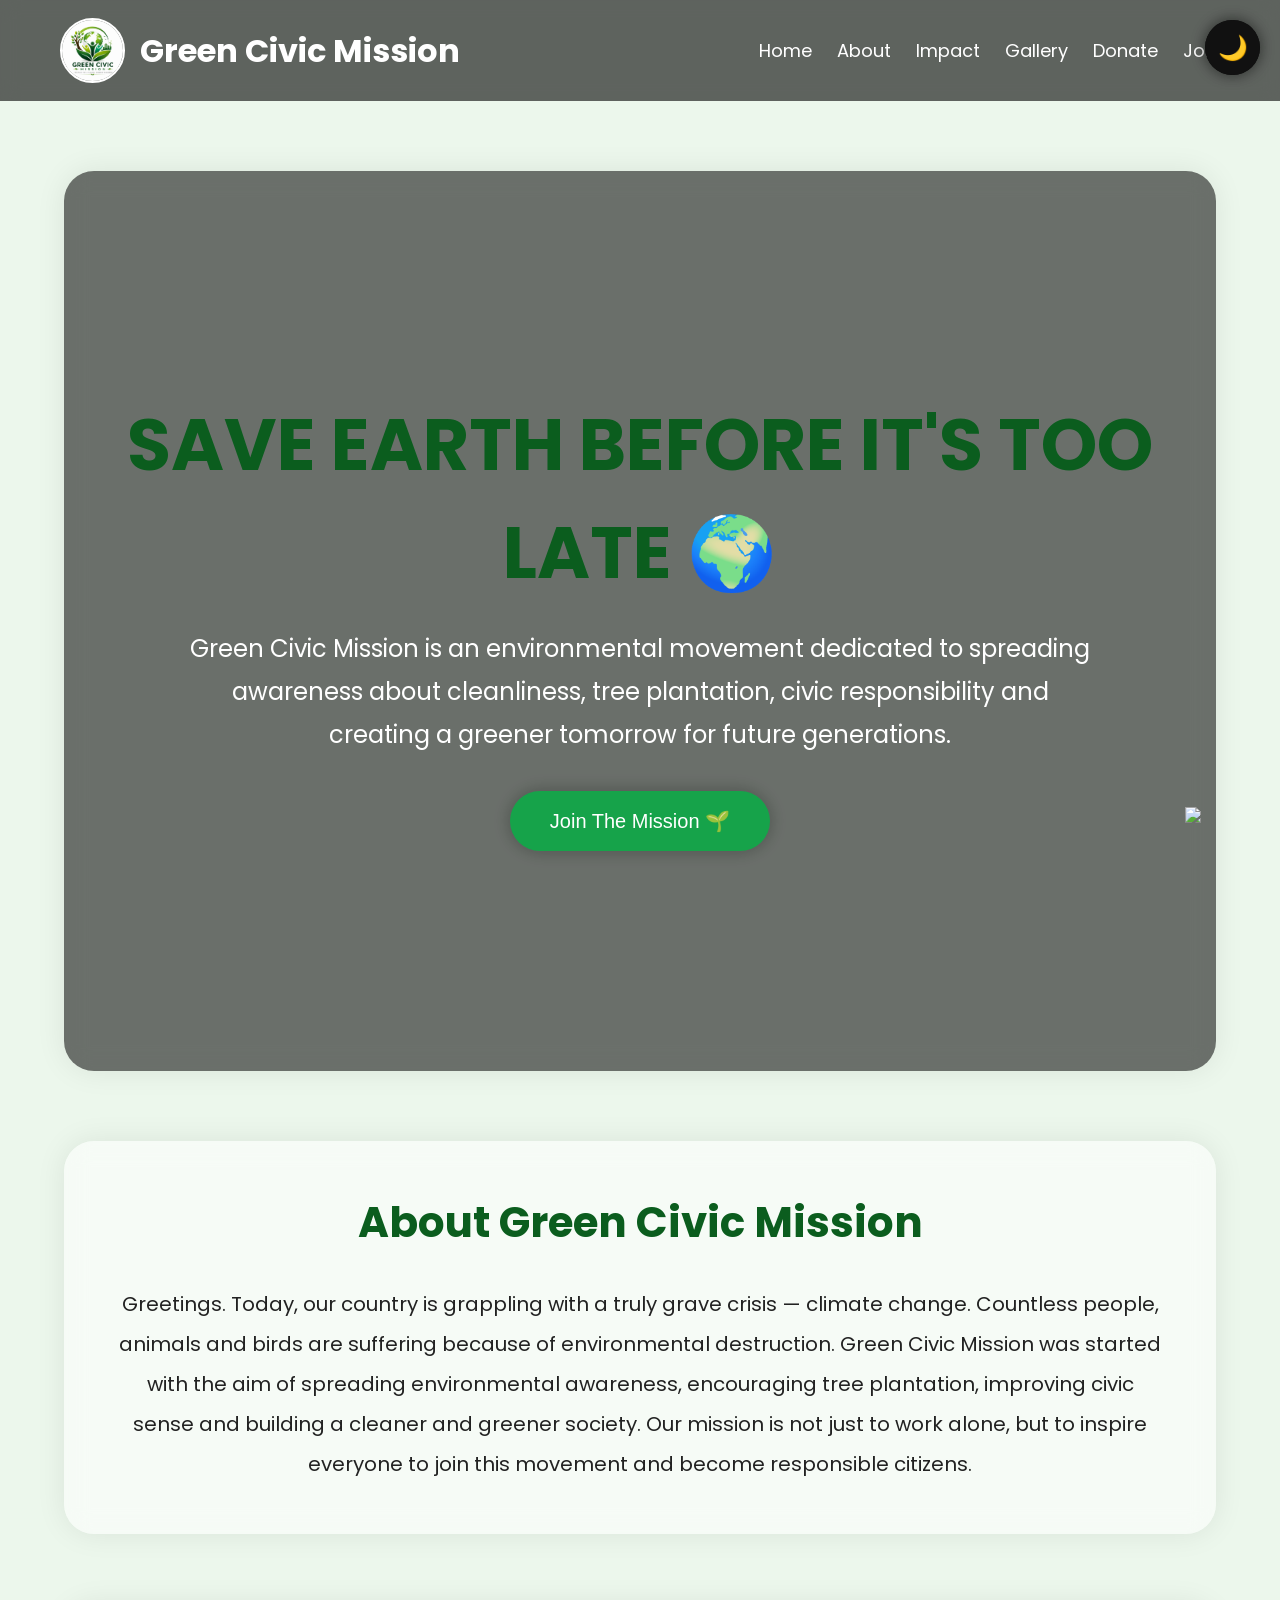
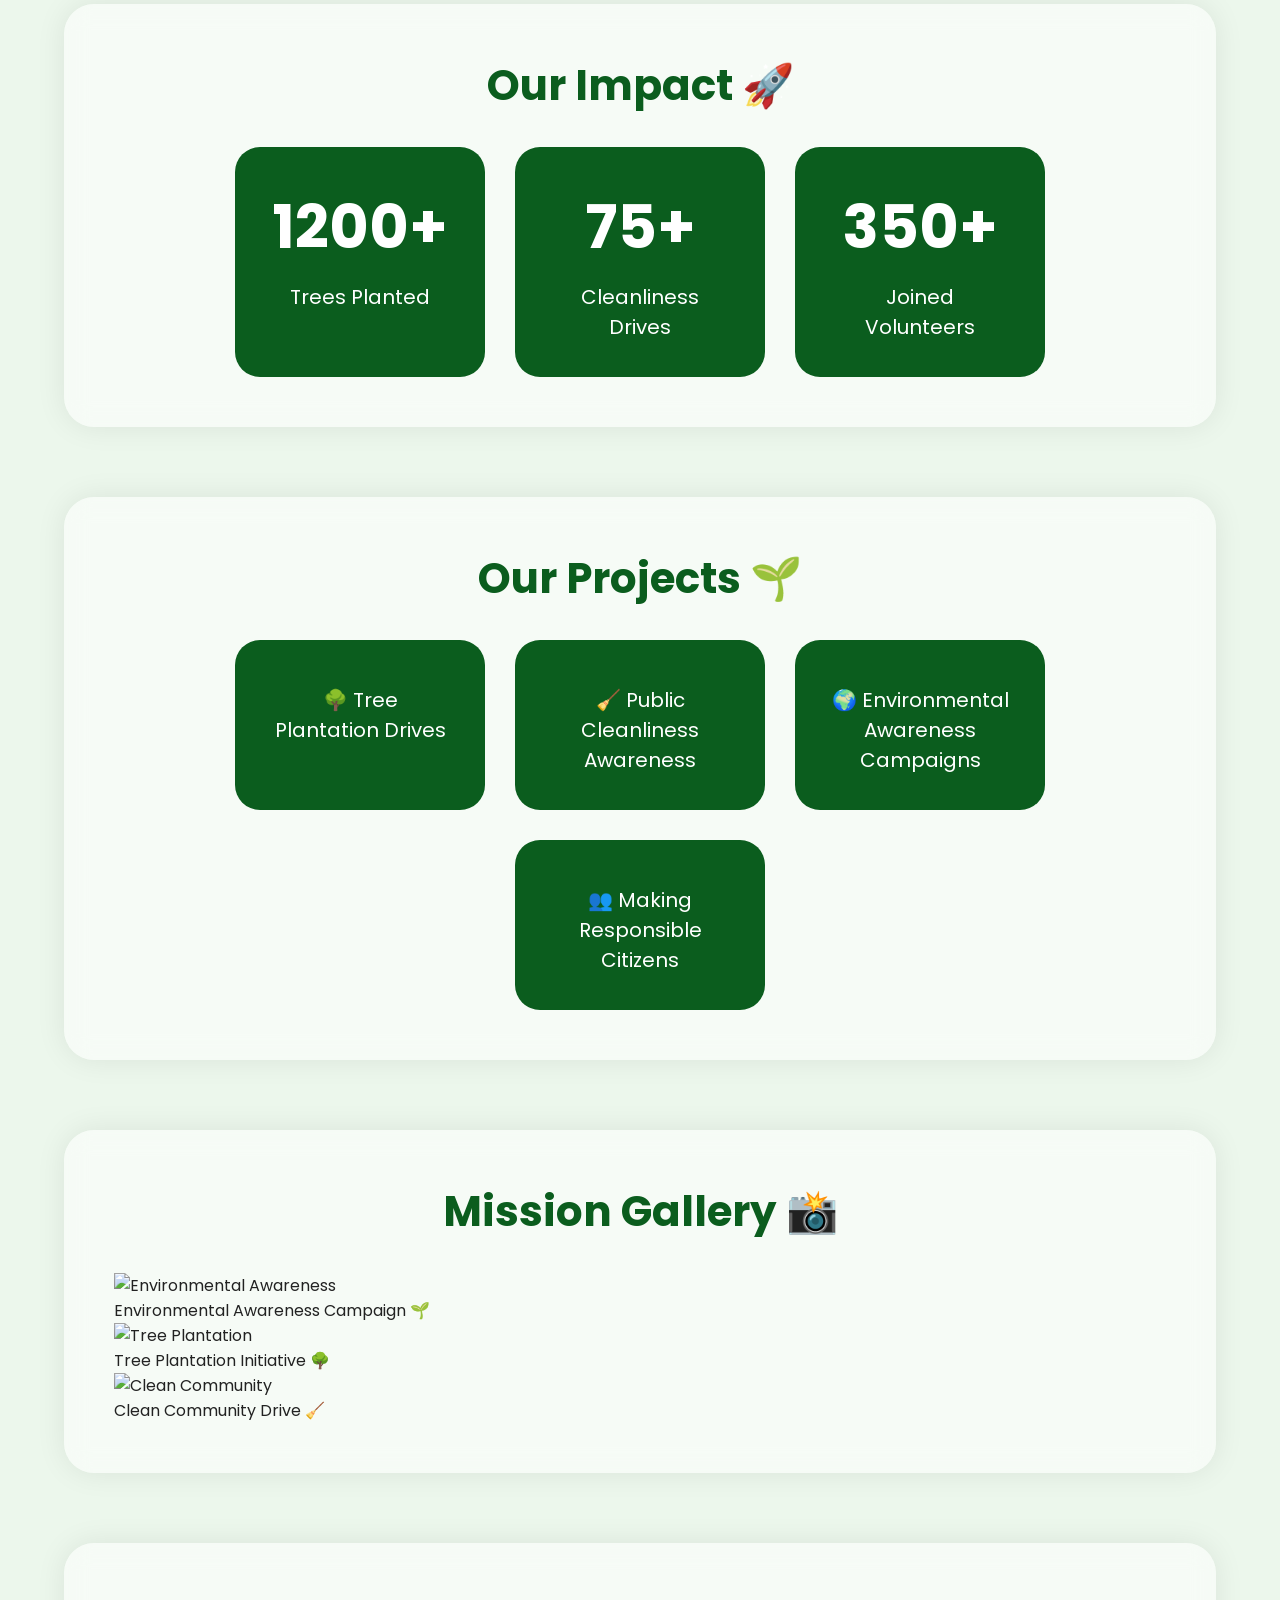
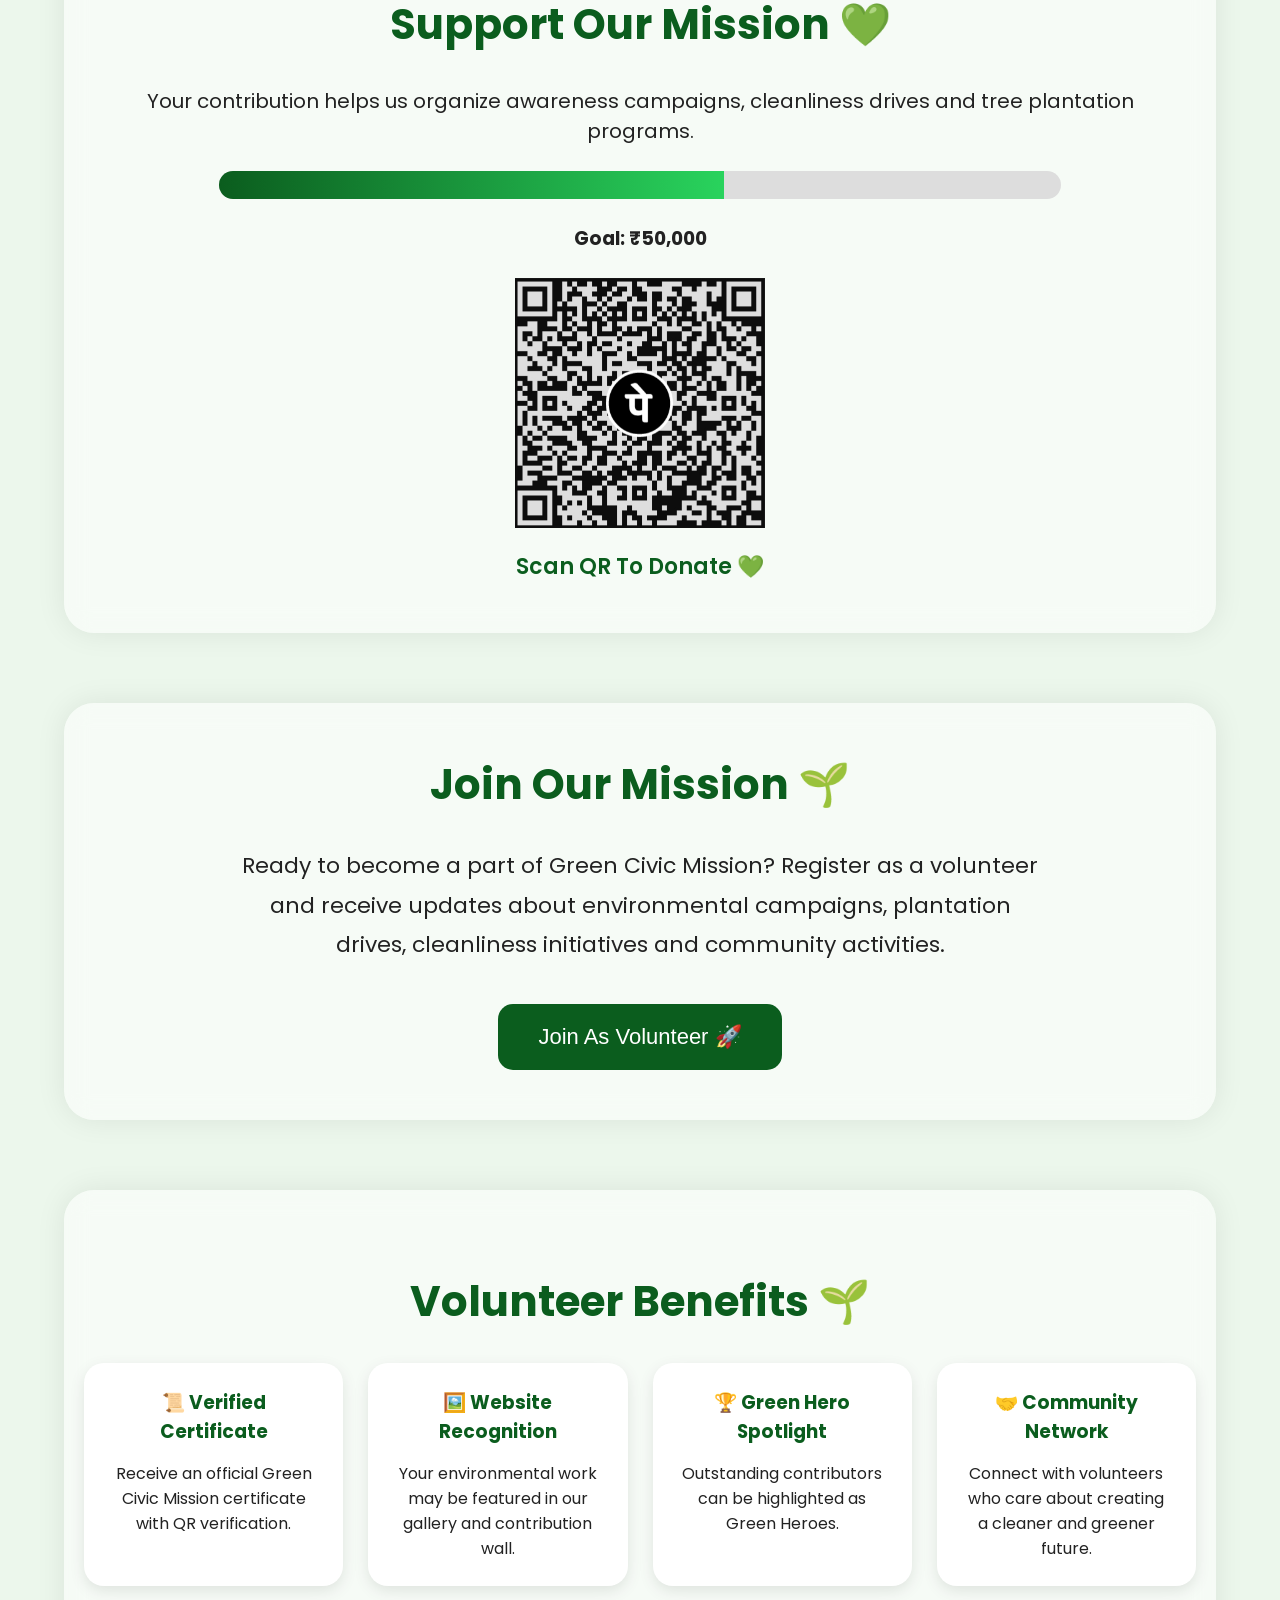
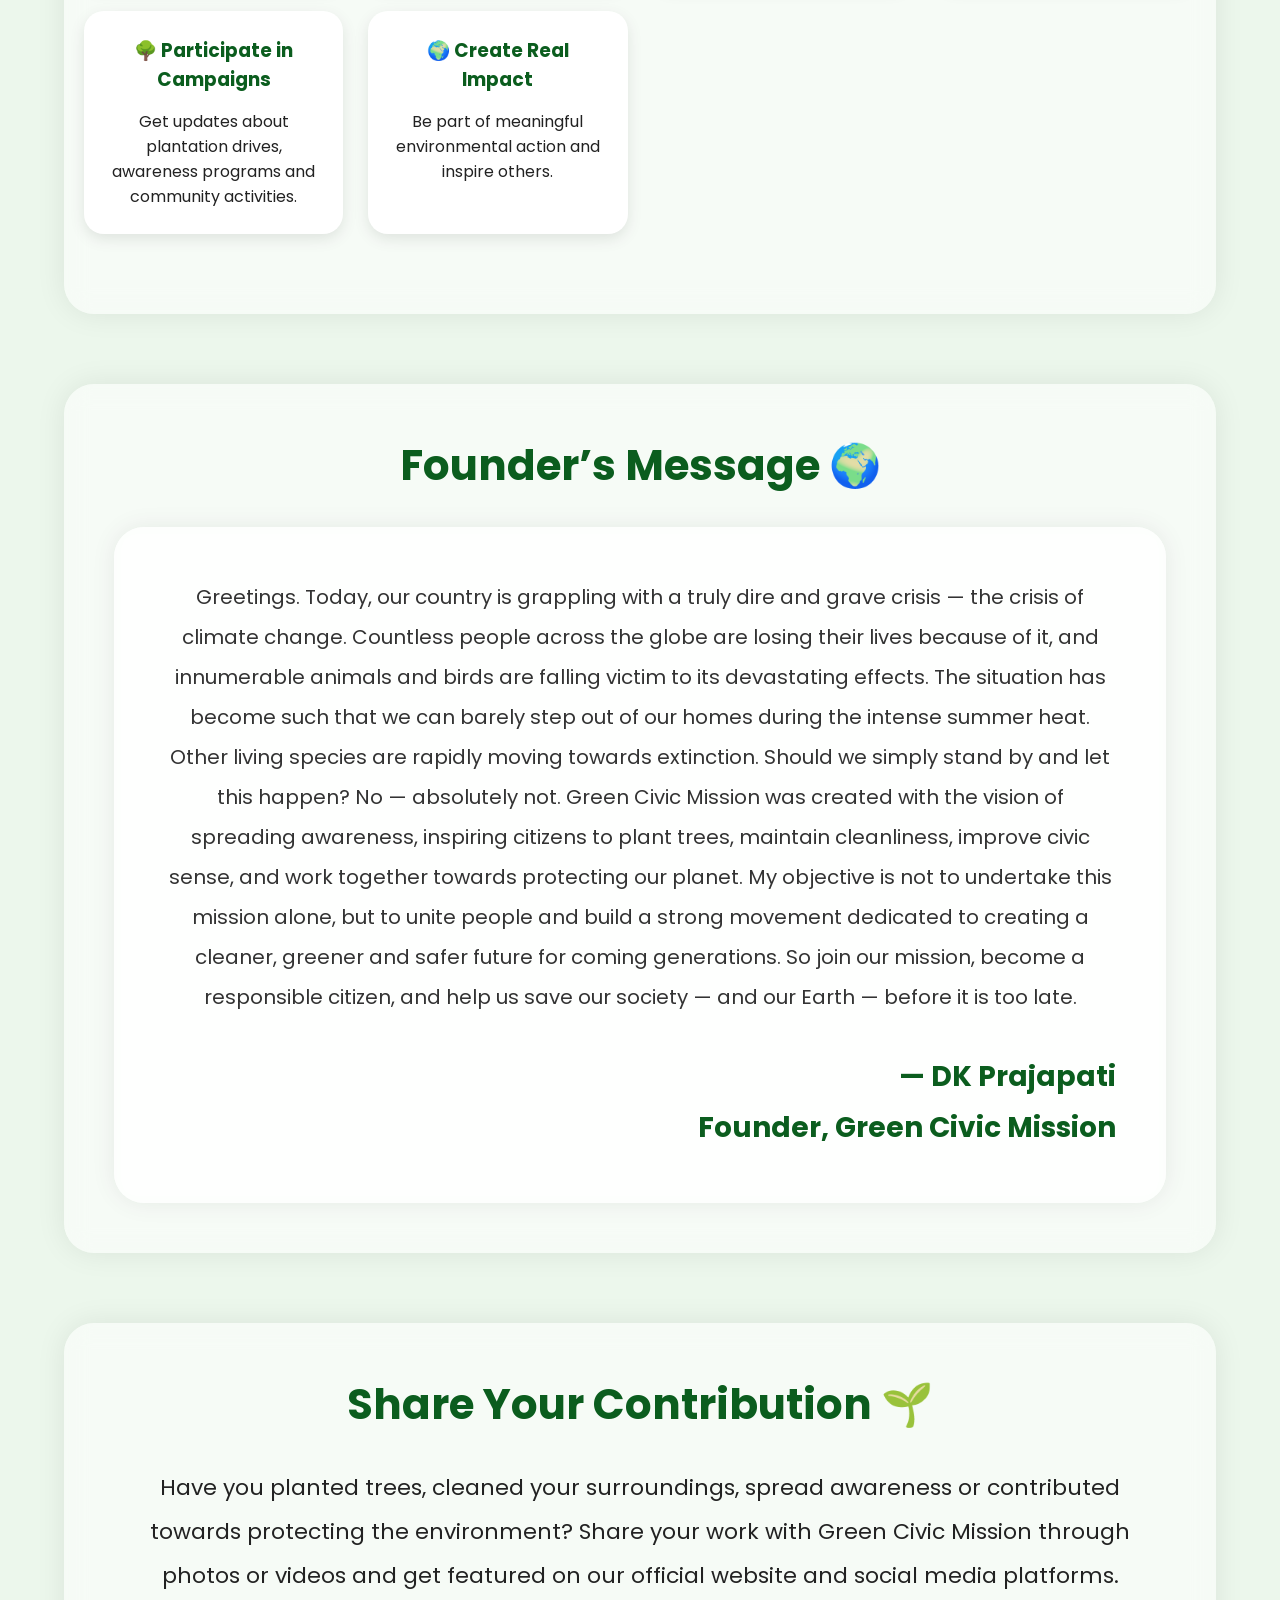
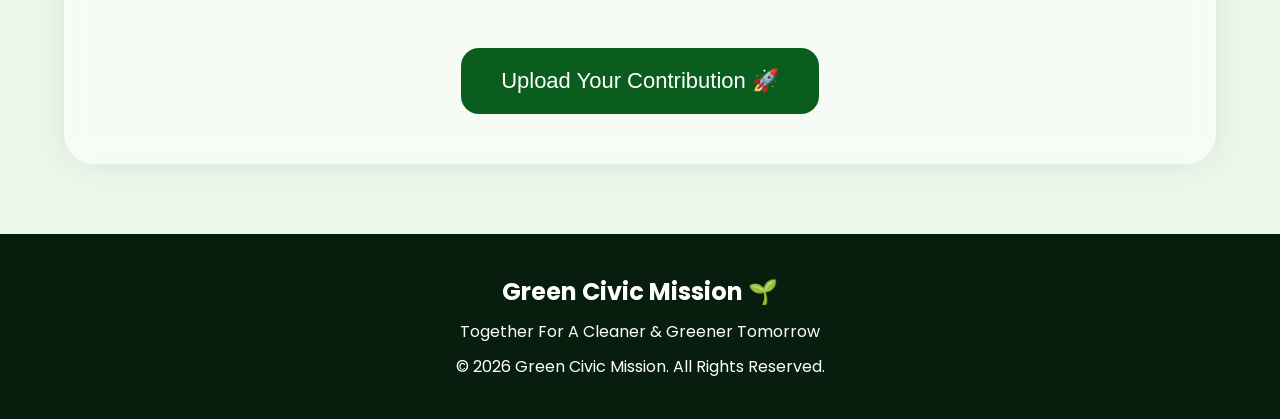
==== commit 6b810390: "Fix HTML formatting and structure" ====
--- a/index.html
+++ b/index.html
@@ -220,20 +220,25 @@
 <h2>
 Mission Gallery 📸
 </h2>
-
-<div class="gallery">
-
-<img src="gallery1.png.png">
-
-<img src="gallery2.png.png">
-
-<img src="gallery3.png.png">
-
-<img src="gallery1.jpg.jpg">
-
-<img src="gallery5.jpeg">
-
-<img src="gallery6.jpeg">
+<div class="gallery-container">
+
+  <div class="gallery-item">
+    <img src="gallery1.png" alt="Environmental Awareness">
+    <p>Environmental Awareness Campaign 🌱</p>
+  </div>
+
+  <div class="gallery-item">
+    <img src="gallery2.png" alt="Tree Plantation">
+    <p>Tree Plantation Initiative 🌳</p>
+  </div>
+
+  <div class="gallery-item">
+    <img src="gallery3.png" alt="Clean Community">
+    <p>Clean Community Drive 🧹</p>
+  </div>
+
+</div>
+
 
 </div>
 
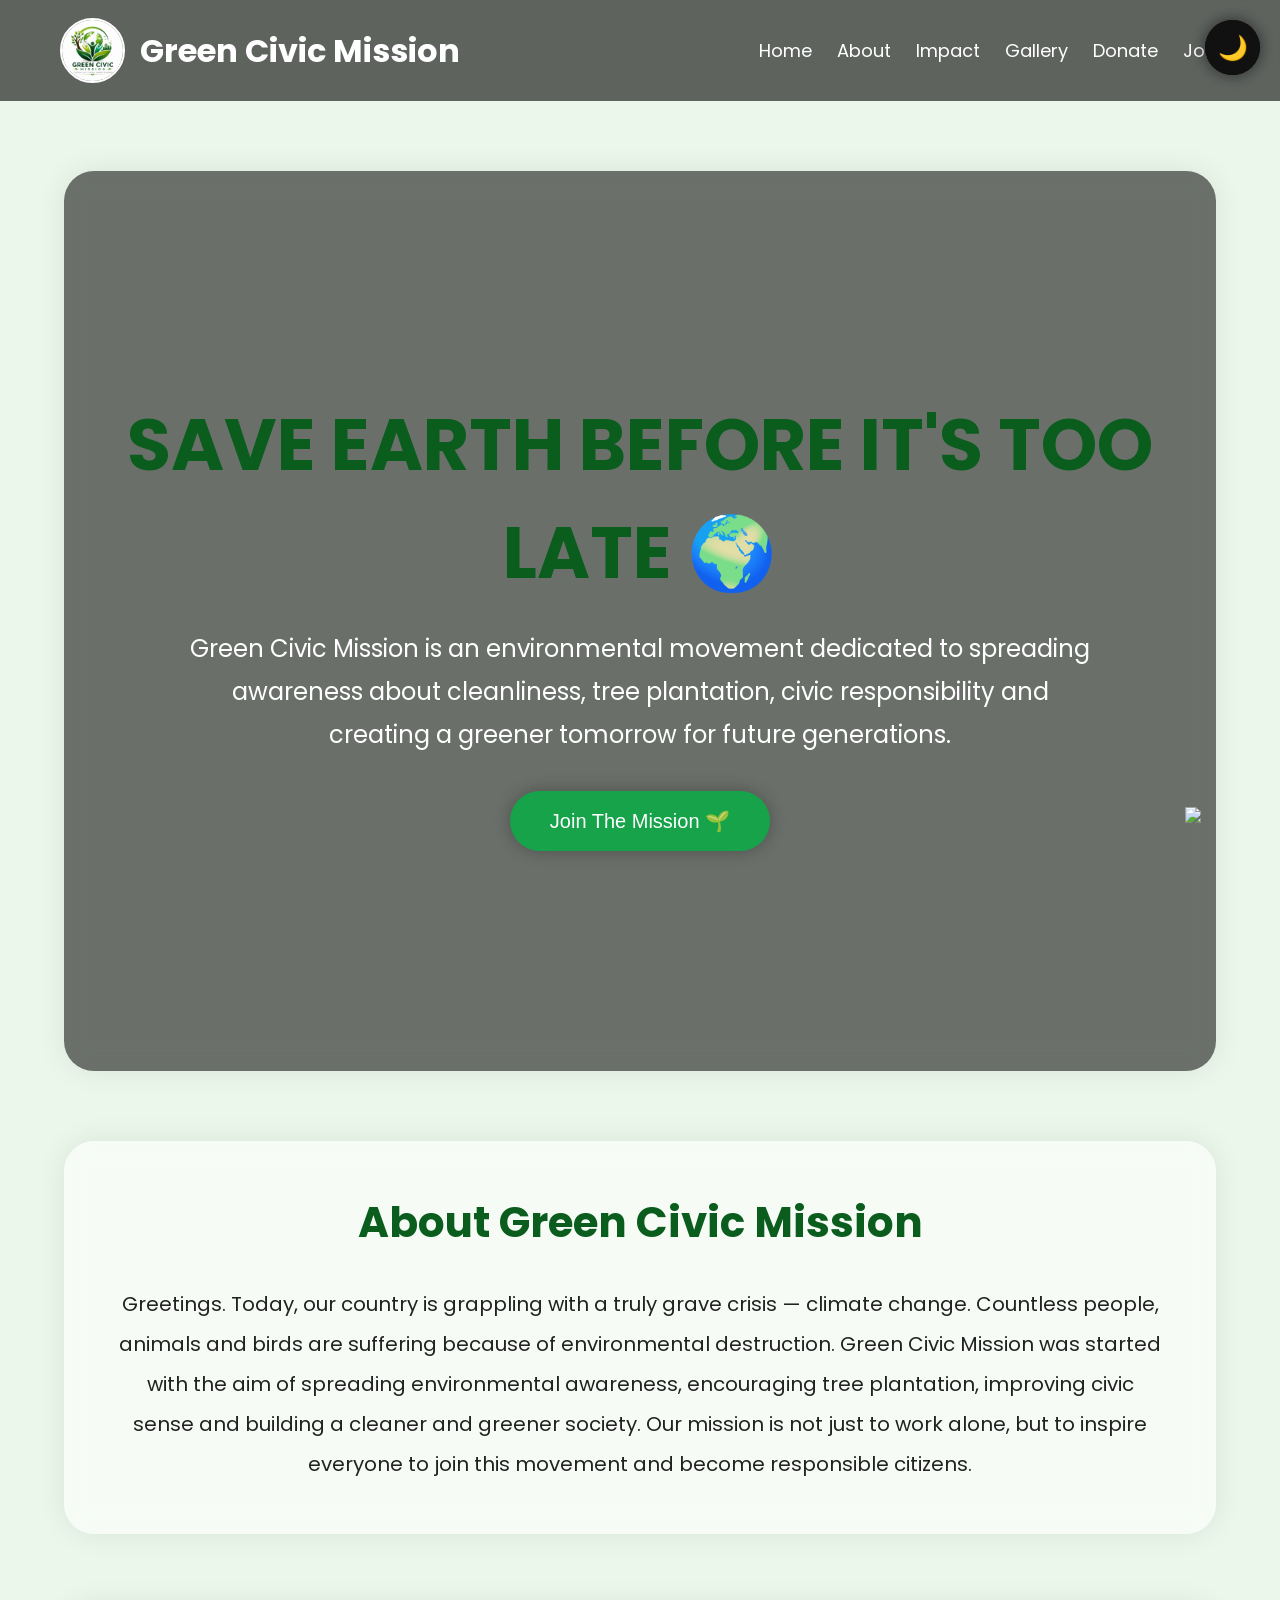
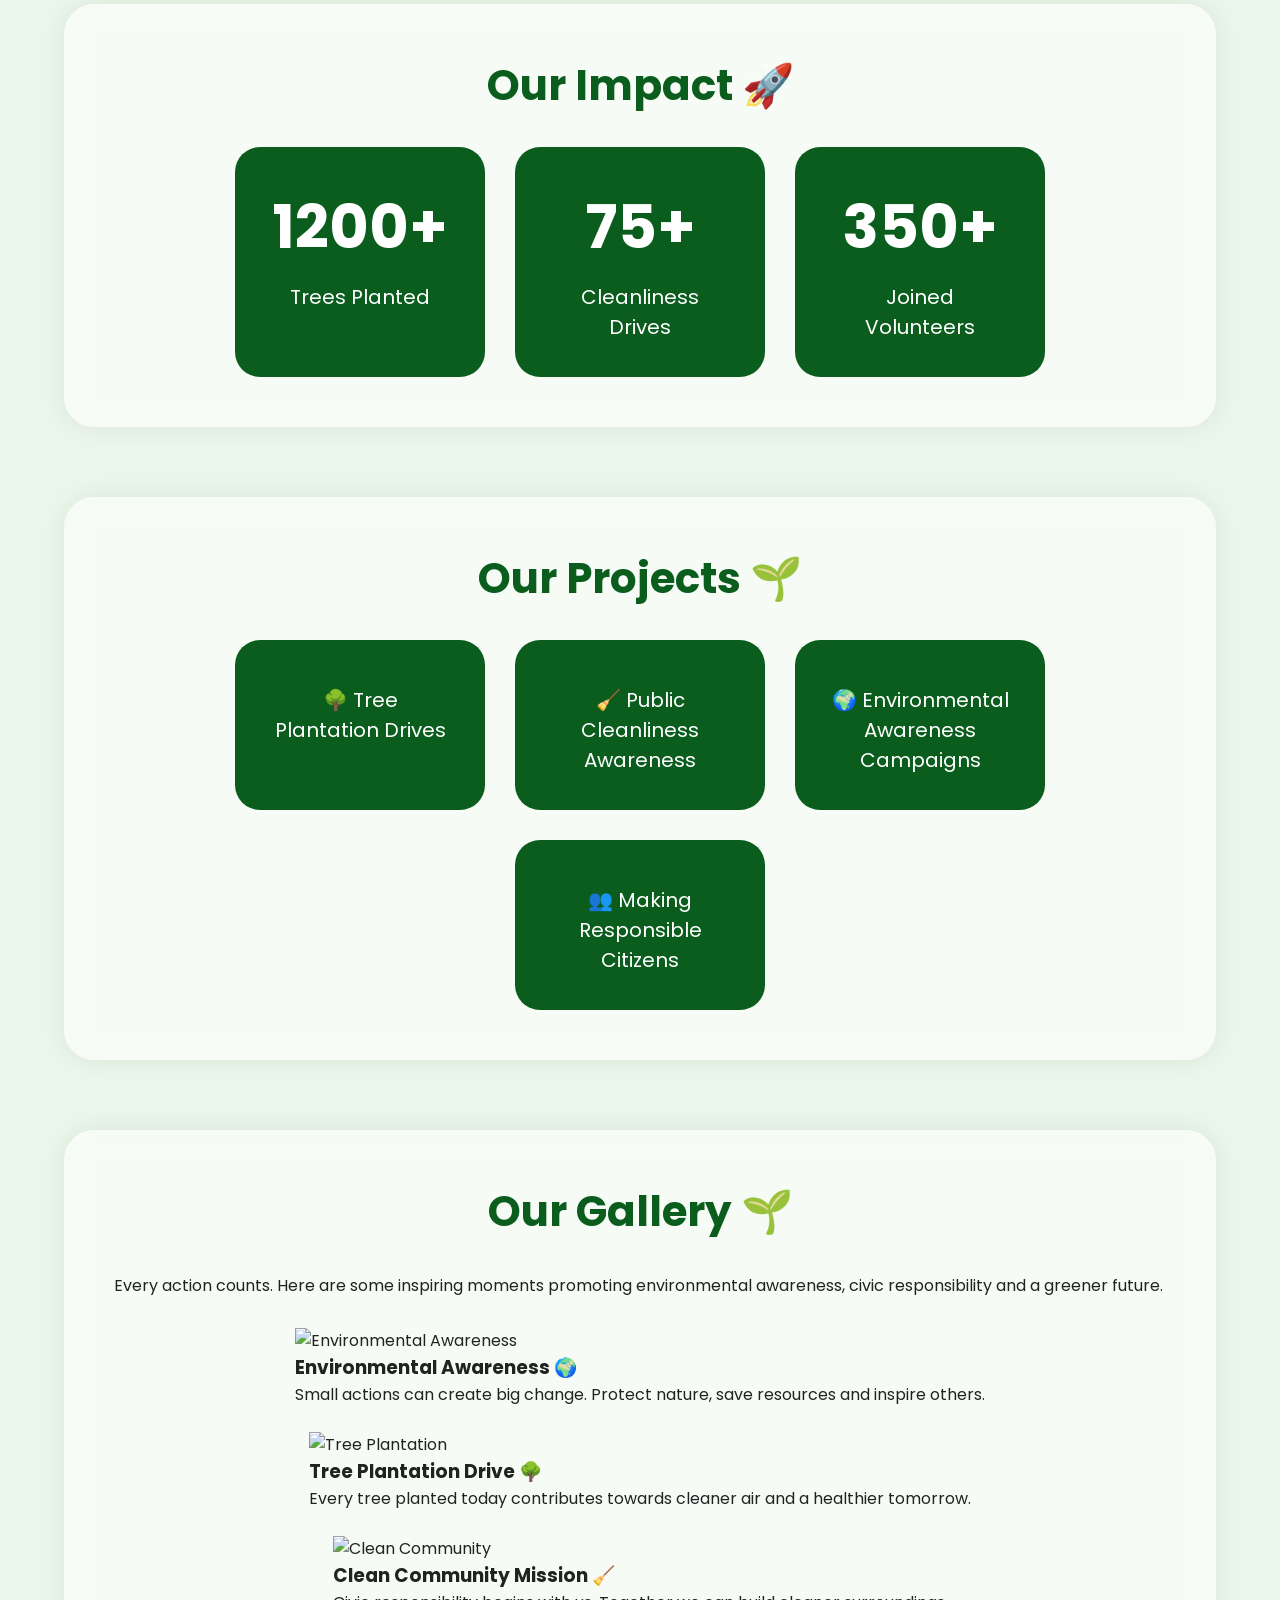
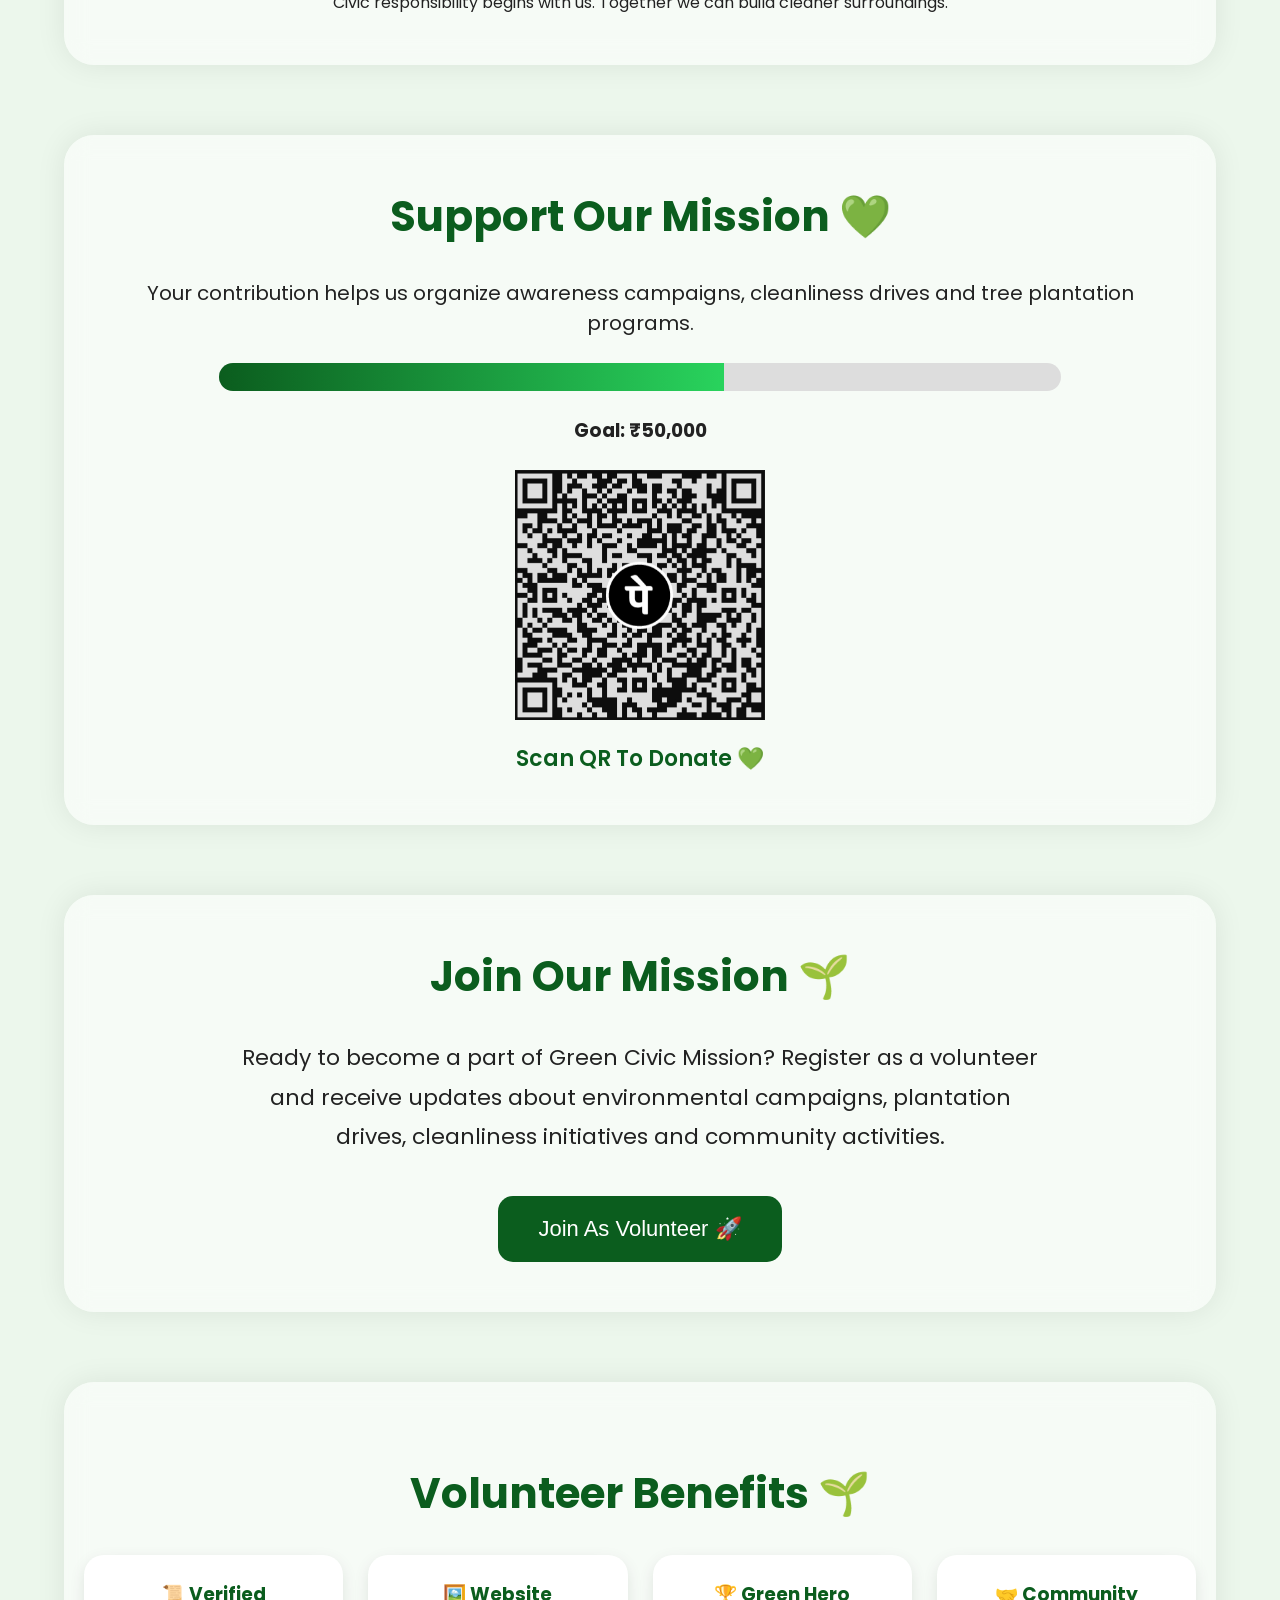
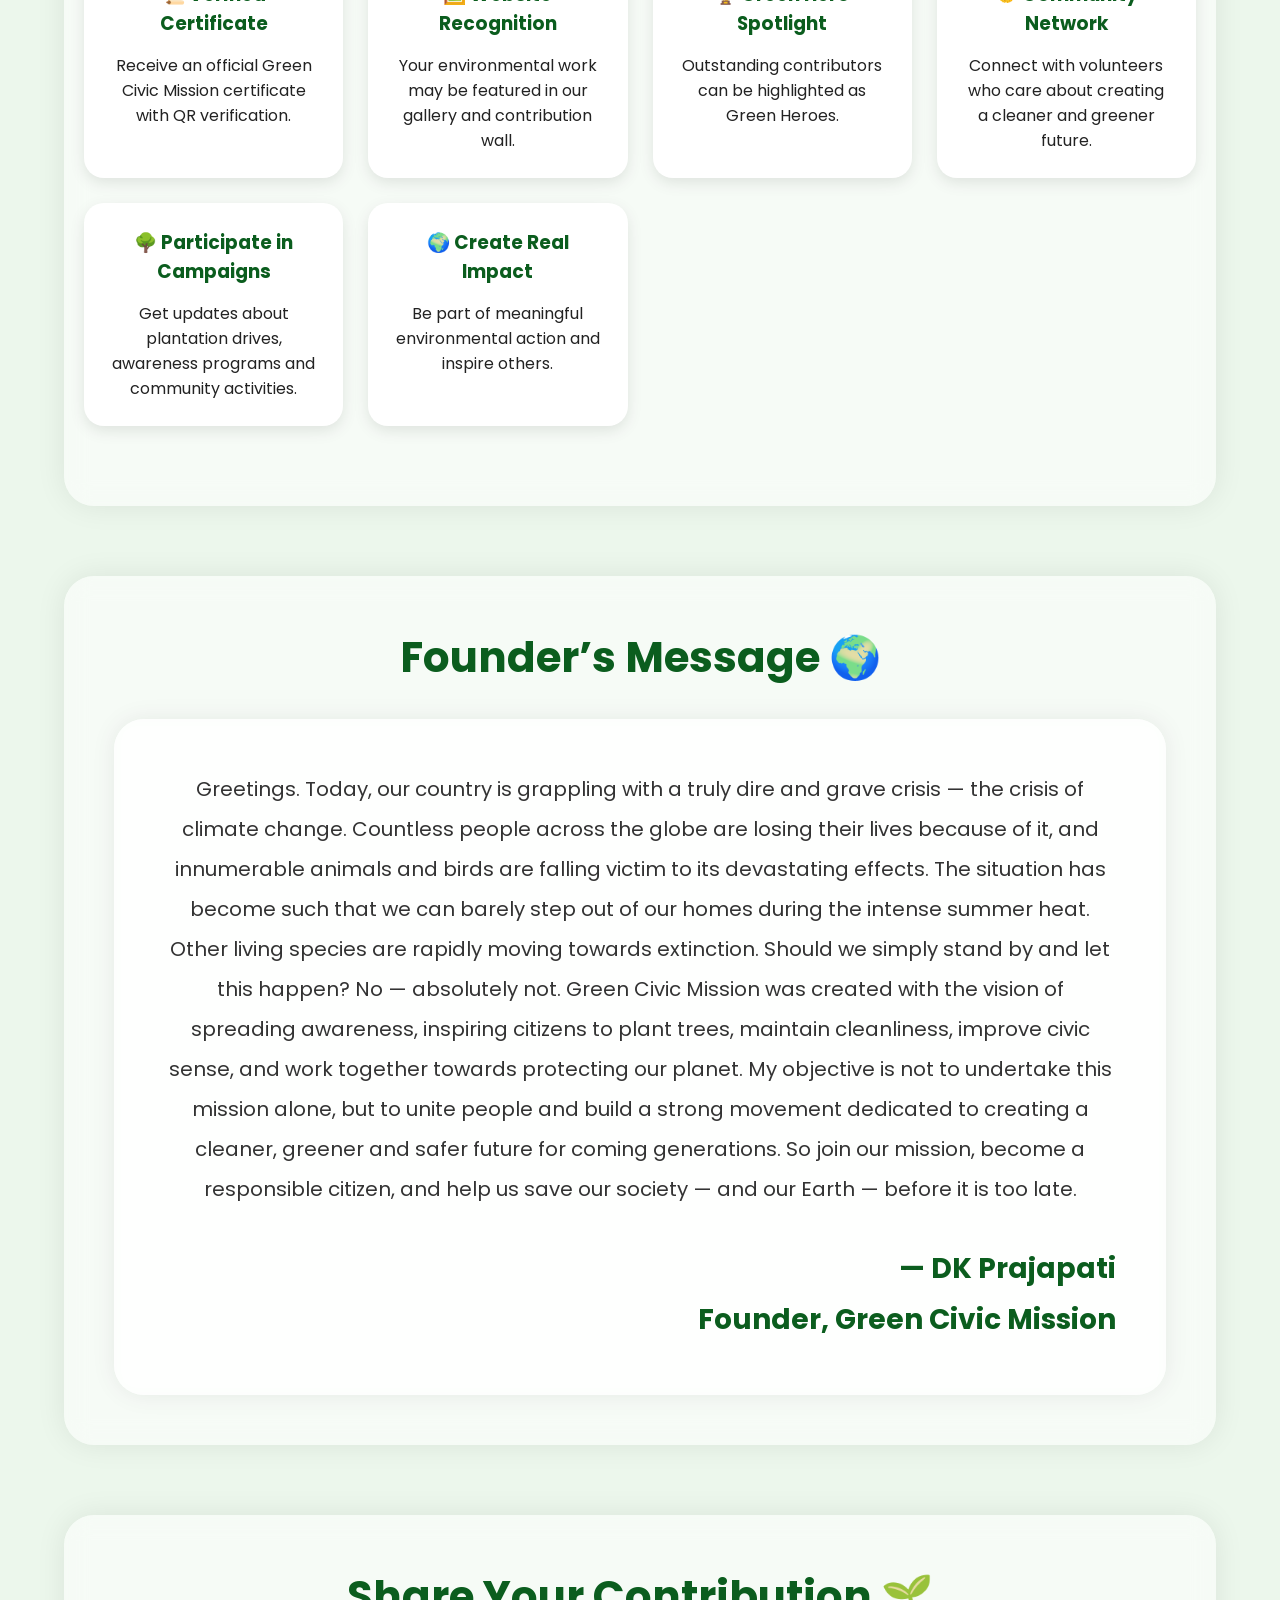
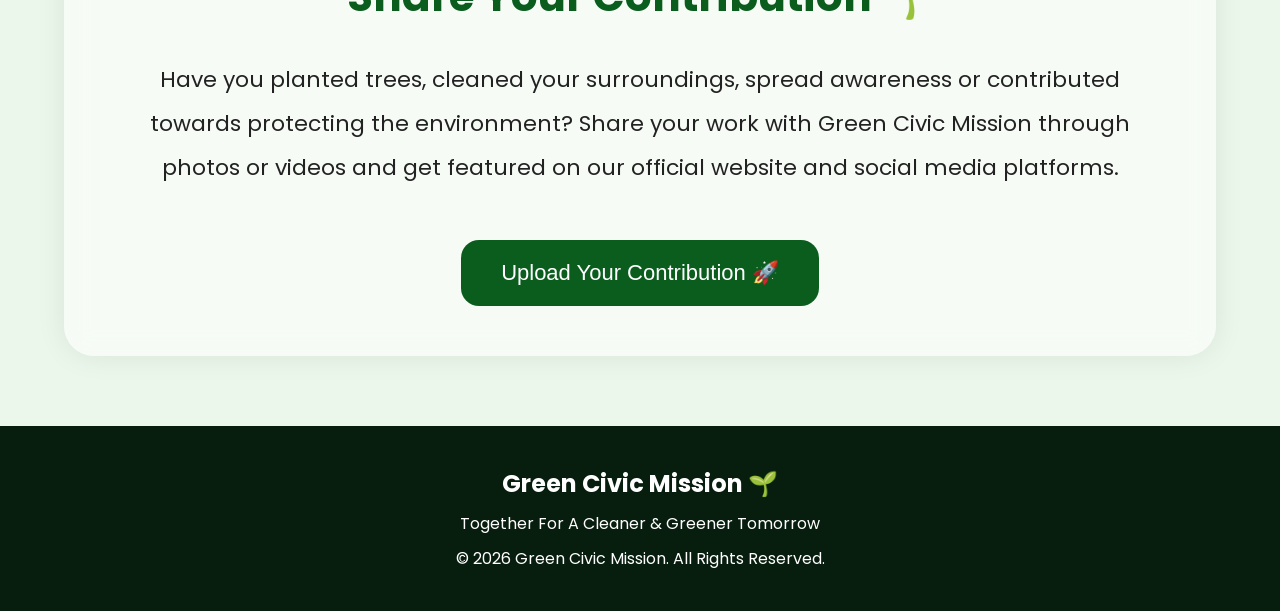
==== commit 5dc799d6: "Fix HTML formatting and structure" ====
--- a/index.html
+++ b/index.html
@@ -215,34 +215,53 @@
      GALLERY
 ========================= -->
 
+<!-- GALLERY SECTION -->
+
 <section id="gallery">
 
-<h2>
-Mission Gallery 📸
-</h2>
-<div class="gallery-container">
-
-  <div class="gallery-item">
-    <img src="gallery1.png" alt="Environmental Awareness">
-    <p>Environmental Awareness Campaign 🌱</p>
-  </div>
-
-  <div class="gallery-item">
-    <img src="gallery2.png" alt="Tree Plantation">
-    <p>Tree Plantation Initiative 🌳</p>
-  </div>
-
-  <div class="gallery-item">
-    <img src="gallery3.png" alt="Clean Community">
-    <p>Clean Community Drive 🧹</p>
-  </div>
-
-</div>
-
-
-</div>
-
-</section>
+    <h2>Our Gallery 🌱</h2>
+
+    <p class="gallery-subtitle">
+        Every action counts. Here are some inspiring moments promoting environmental awareness, civic responsibility and a greener future.
+    </p>
+
+    <div class="gallery-container">
+
+        <div class="gallery-card">
+            <img src="gallery1.png" alt="Environmental Awareness">
+            <div class="gallery-content">
+                <h3>Environmental Awareness 🌍</h3>
+                <p>
+                    Small actions can create big change. Protect nature, save resources and inspire others.
+                </p>
+            </div>
+        </div>
+
+        <div class="gallery-card">
+            <img src="gallery2.png" alt="Tree Plantation">
+            <div class="gallery-content">
+                <h3>Tree Plantation Drive 🌳</h3>
+                <p>
+                    Every tree planted today contributes towards cleaner air and a healthier tomorrow.
+                </p>
+            </div>
+        </div>
+
+        <div class="gallery-card">
+            <img src="gallery3.png" alt="Clean Community">
+            <div class="gallery-content">
+                <h3>Clean Community Mission 🧹</h3>
+                <p>
+                    Civic responsibility begins with us. Together we can build cleaner surroundings.
+                </p>
+            </div>
+        </div>
+
+    </div>
+
+</section>
+
+  
 
 <!-- =========================
      DONATION
--- a/style.css
+++ b/style.css
@@ -863,4 +863,35 @@
 .benefit-card h3{
     color:#0b5d1e;
     margin-bottom:15px;
-}
+}.gallery-container{
+    display:flex;
+    flex-wrap:wrap;
+    justify-content:center;
+    gap:25px;
+    margin-top:30px;
+}
+
+.gallery-item{
+    width:320px;
+    background:white;
+    border-radius:15px;
+    overflow:hidden;
+    box-shadow:0 5px 15px rgba(0,0,0,0.15);
+    transition:0.3s;
+}
+
+.gallery-item:hover{
+    transform:translateY(-8px);
+}
+
+.gallery-item img{
+    width:100%;
+    height:220px;
+    object-fit:cover;
+}
+
+.gallery-item p{
+    padding:15px;
+    font-weight:bold;
+    text-align:center;
+}
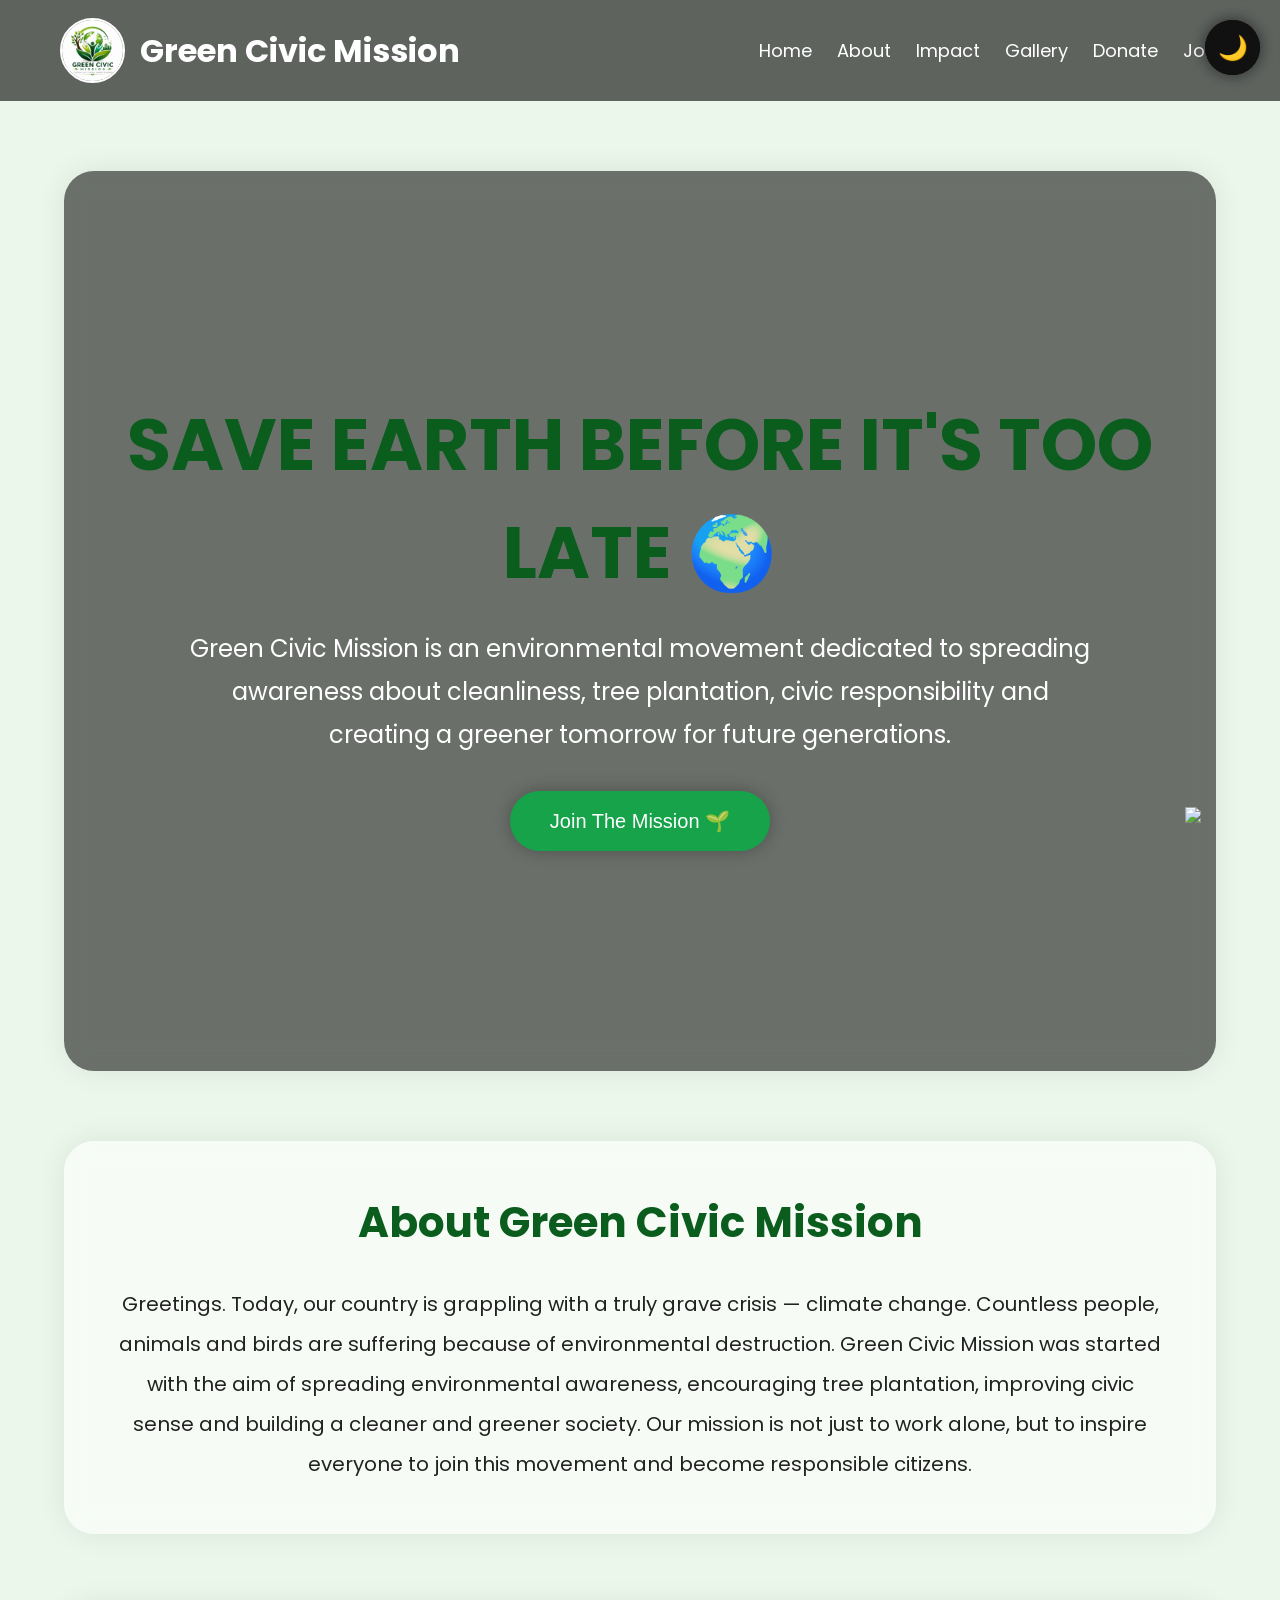
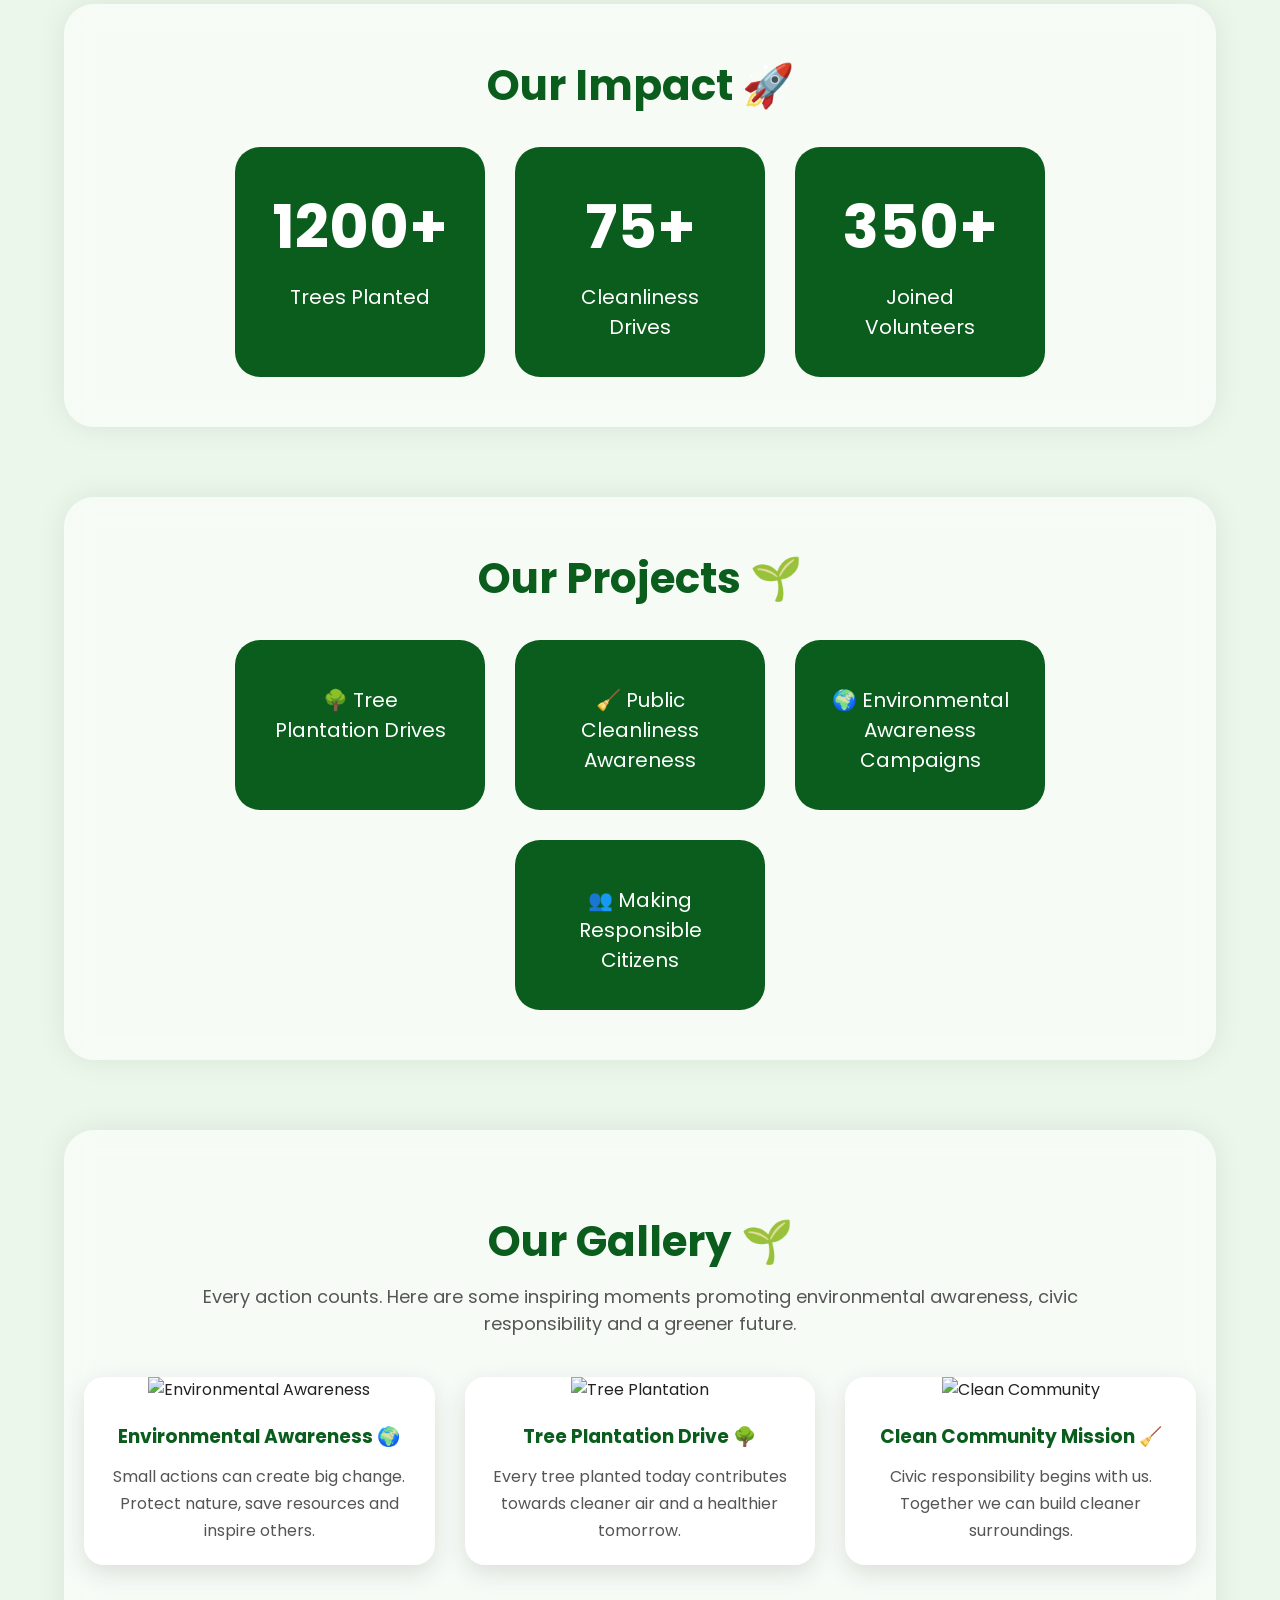
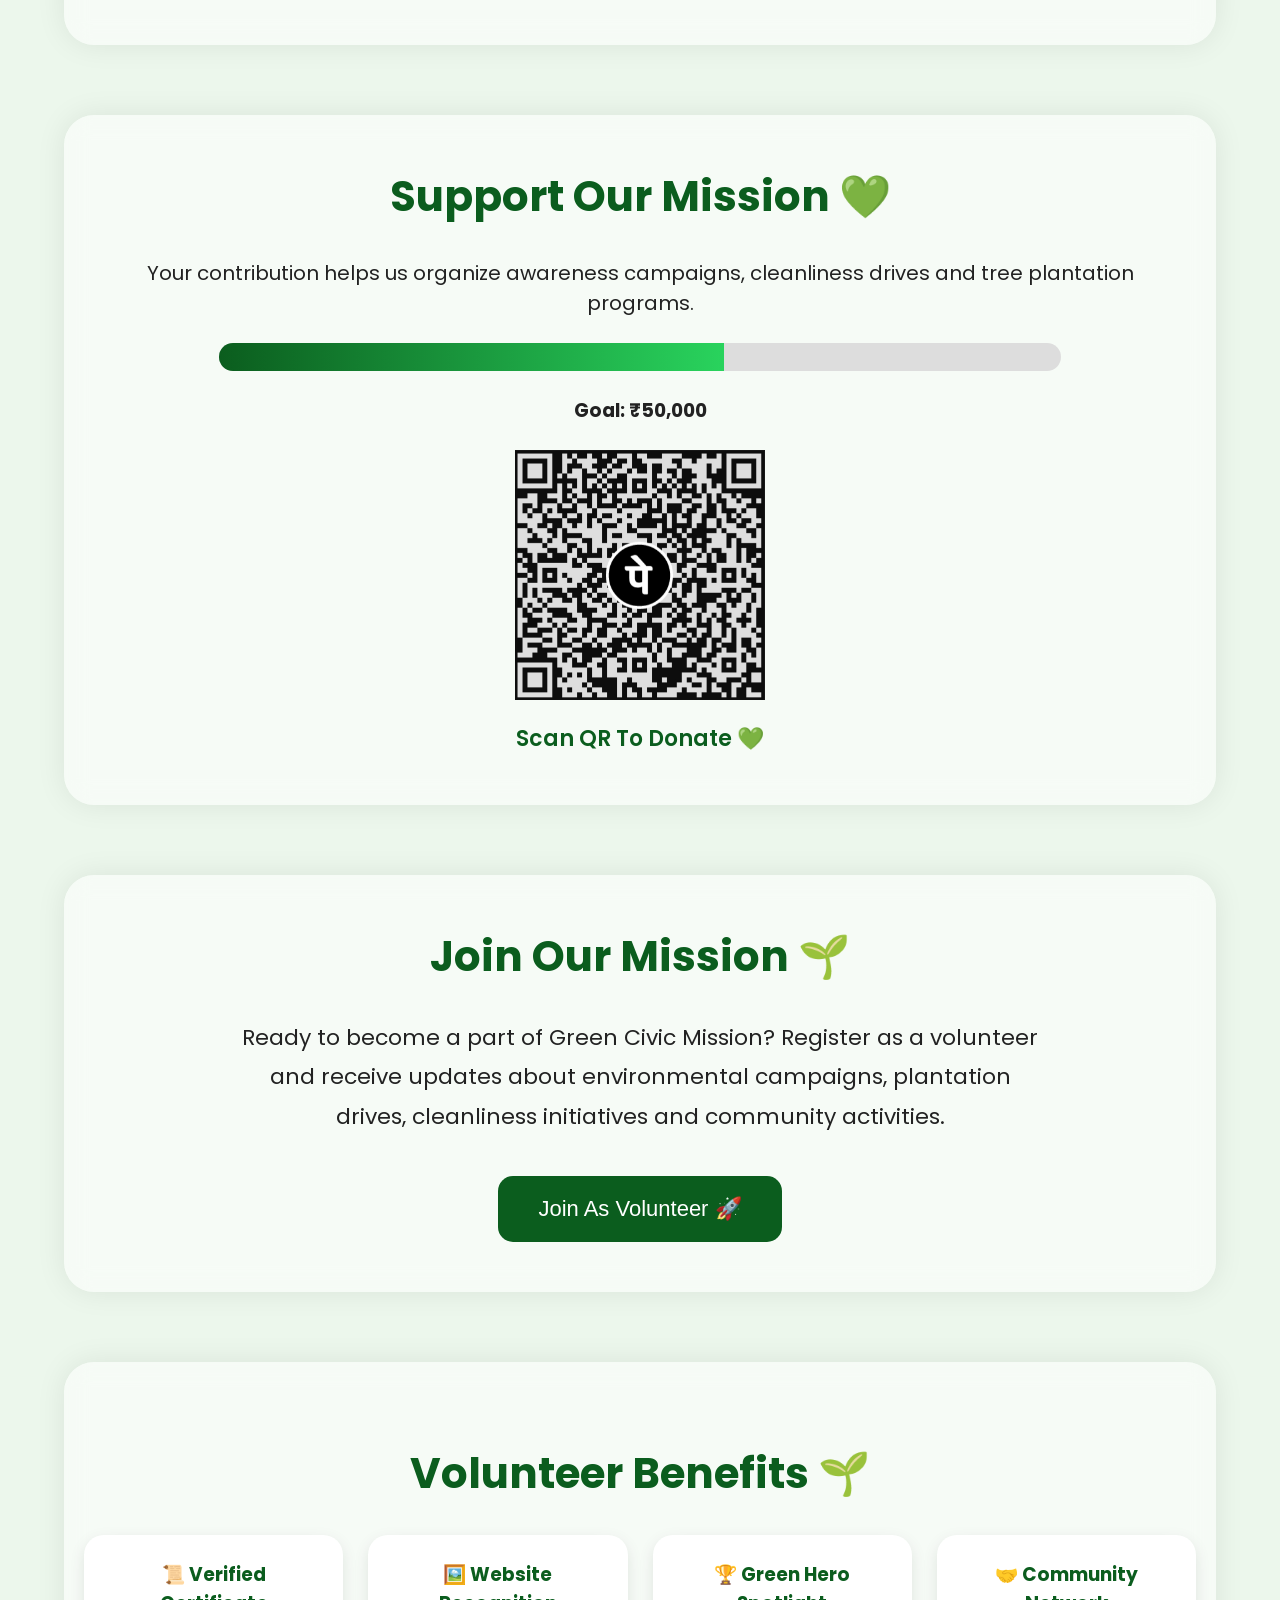
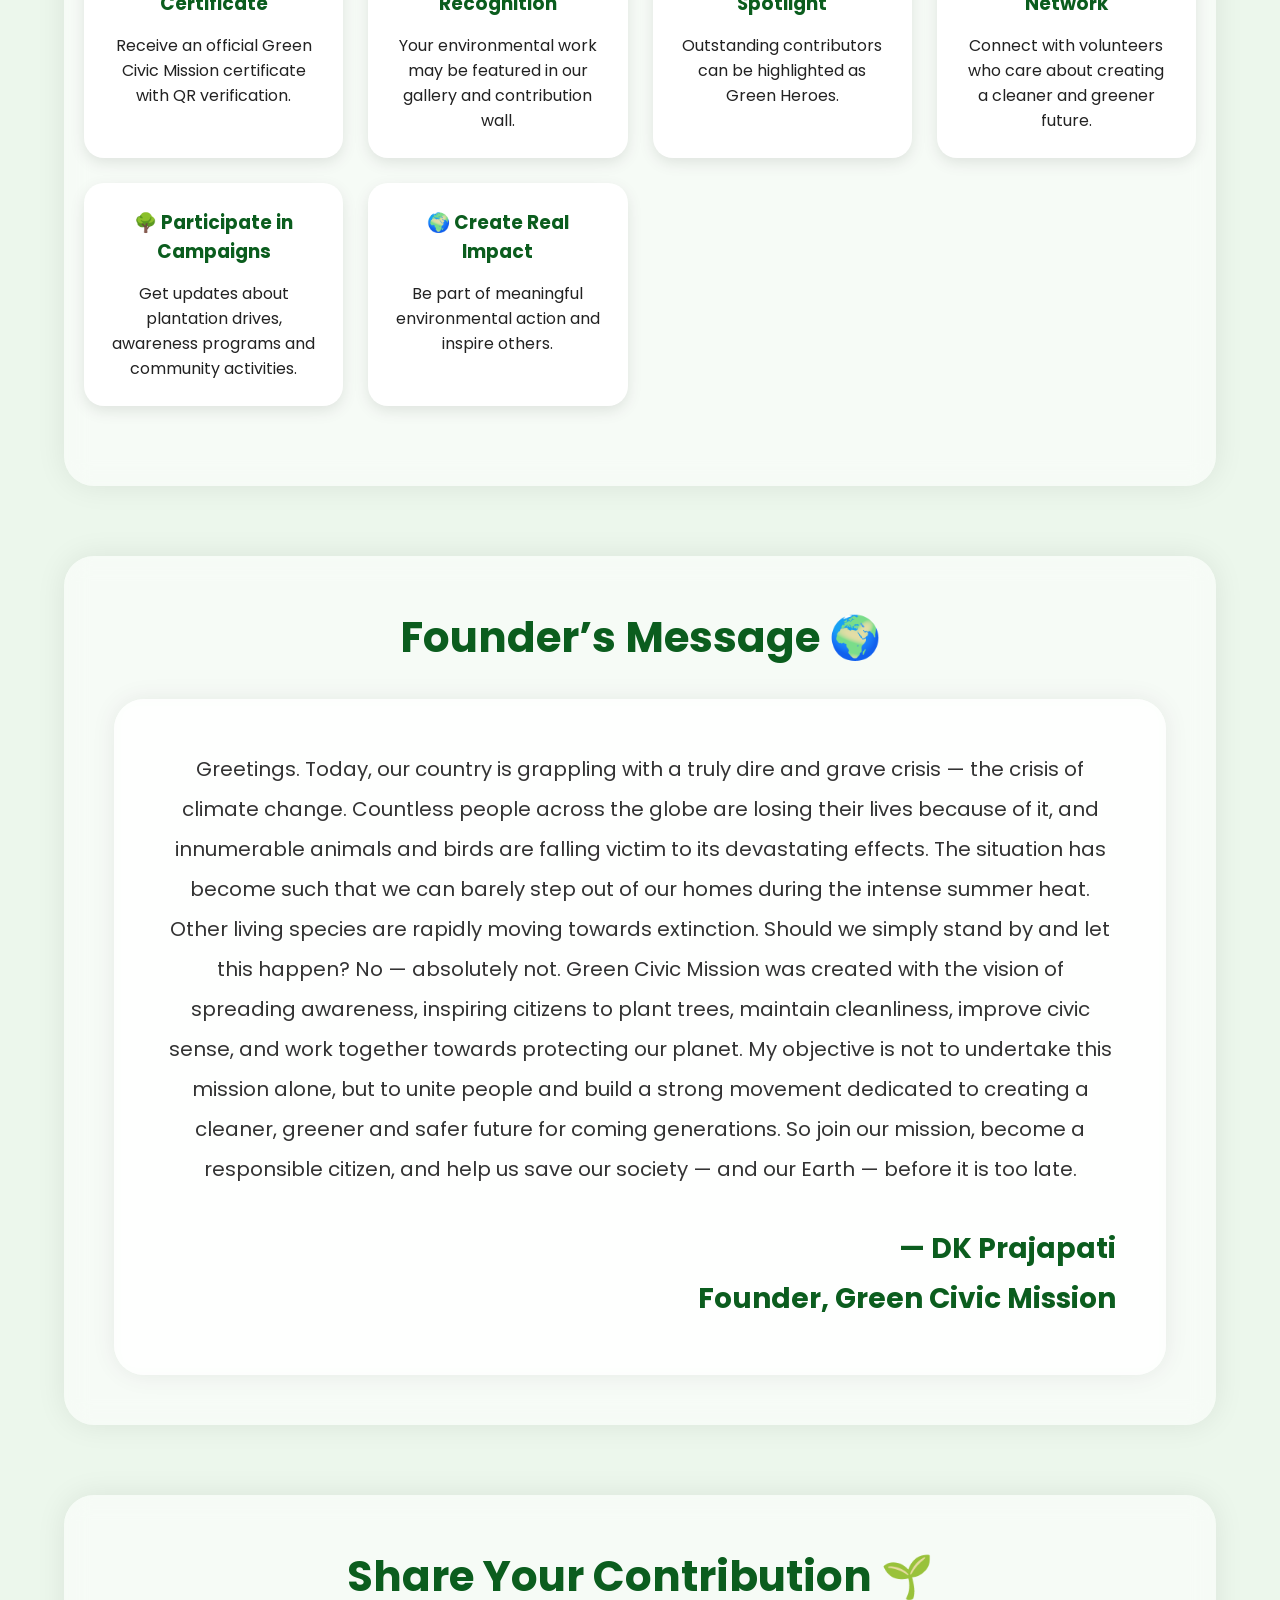
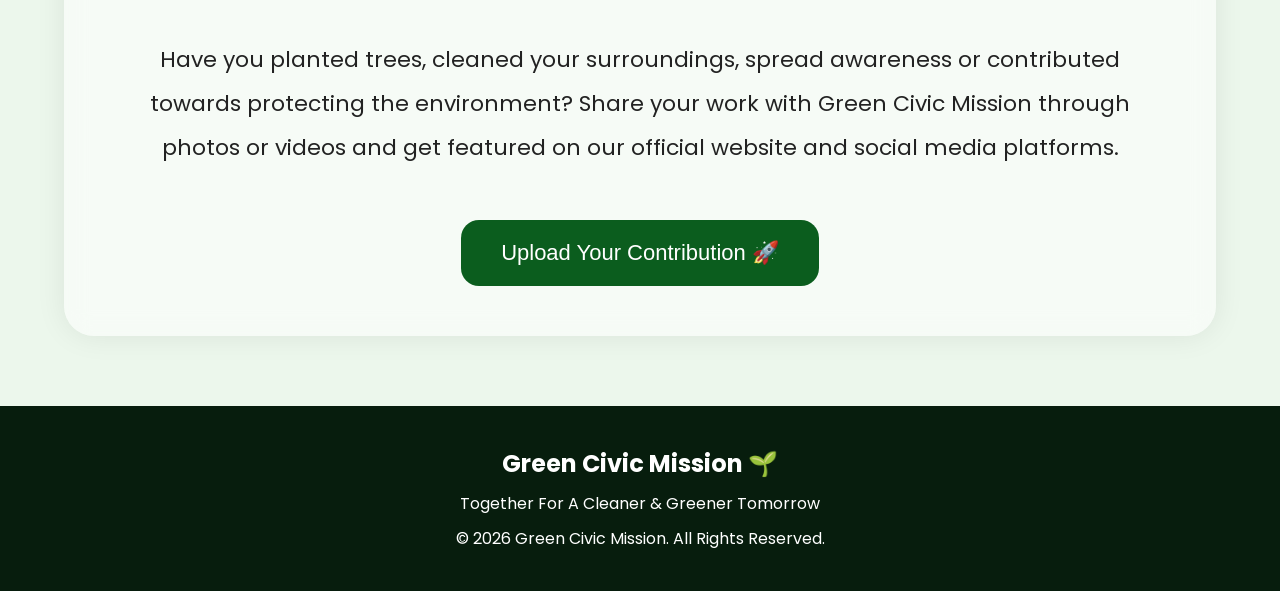
==== commit 5762d86d: "Fix HTML formatting and structure" ====
--- a/index.html
+++ b/index.html
@@ -228,7 +228,7 @@
     <div class="gallery-container">
 
         <div class="gallery-card">
-            <img src="gallery1.png" alt="Environmental Awareness">
+            <img src="gallery1.png.png" alt="Environmental Awareness">
             <div class="gallery-content">
                 <h3>Environmental Awareness 🌍</h3>
                 <p>
@@ -238,7 +238,7 @@
         </div>
 
         <div class="gallery-card">
-            <img src="gallery2.png" alt="Tree Plantation">
+            <img src="gallery2.png.png" alt="Tree Plantation">
             <div class="gallery-content">
                 <h3>Tree Plantation Drive 🌳</h3>
                 <p>
@@ -248,7 +248,7 @@
         </div>
 
         <div class="gallery-card">
-            <img src="gallery3.png" alt="Clean Community">
+            <img src="gallery3.png.png" alt="Clean Community">
             <div class="gallery-content">
                 <h3>Clean Community Mission 🧹</h3>
                 <p>
--- a/style.css
+++ b/style.css
@@ -894,4 +894,62 @@
     padding:15px;
     font-weight:bold;
     text-align:center;
-}
+}/* GALLERY SECTION */
+
+#gallery{
+    padding:80px 20px;
+    text-align:center;
+}
+
+#gallery h2{
+    font-size:42px;
+    color:#0b5d1e;
+    margin-bottom:10px;
+}
+
+.gallery-subtitle{
+    max-width:900px;
+    margin:0 auto 40px;
+    font-size:18px;
+    color:#555;
+}
+
+.gallery-container{
+    display:grid;
+    grid-template-columns:repeat(auto-fit,minmax(320px,1fr));
+    gap:30px;
+    max-width:1200px;
+    margin:auto;
+}
+
+.gallery-card{
+    background:white;
+    border-radius:20px;
+    overflow:hidden;
+    box-shadow:0 8px 25px rgba(0,0,0,0.12);
+    transition:0.4s;
+}
+
+.gallery-card:hover{
+    transform:translateY(-10px);
+}
+
+.gallery-card img{
+    width:100%;
+    height:260px;
+    object-fit:cover;
+}
+
+.gallery-content{
+    padding:20px;
+}
+
+.gallery-content h3{
+    color:#0b5d1e;
+    margin-bottom:12px;
+}
+
+.gallery-content p{
+    color:#555;
+    line-height:1.7;
+}
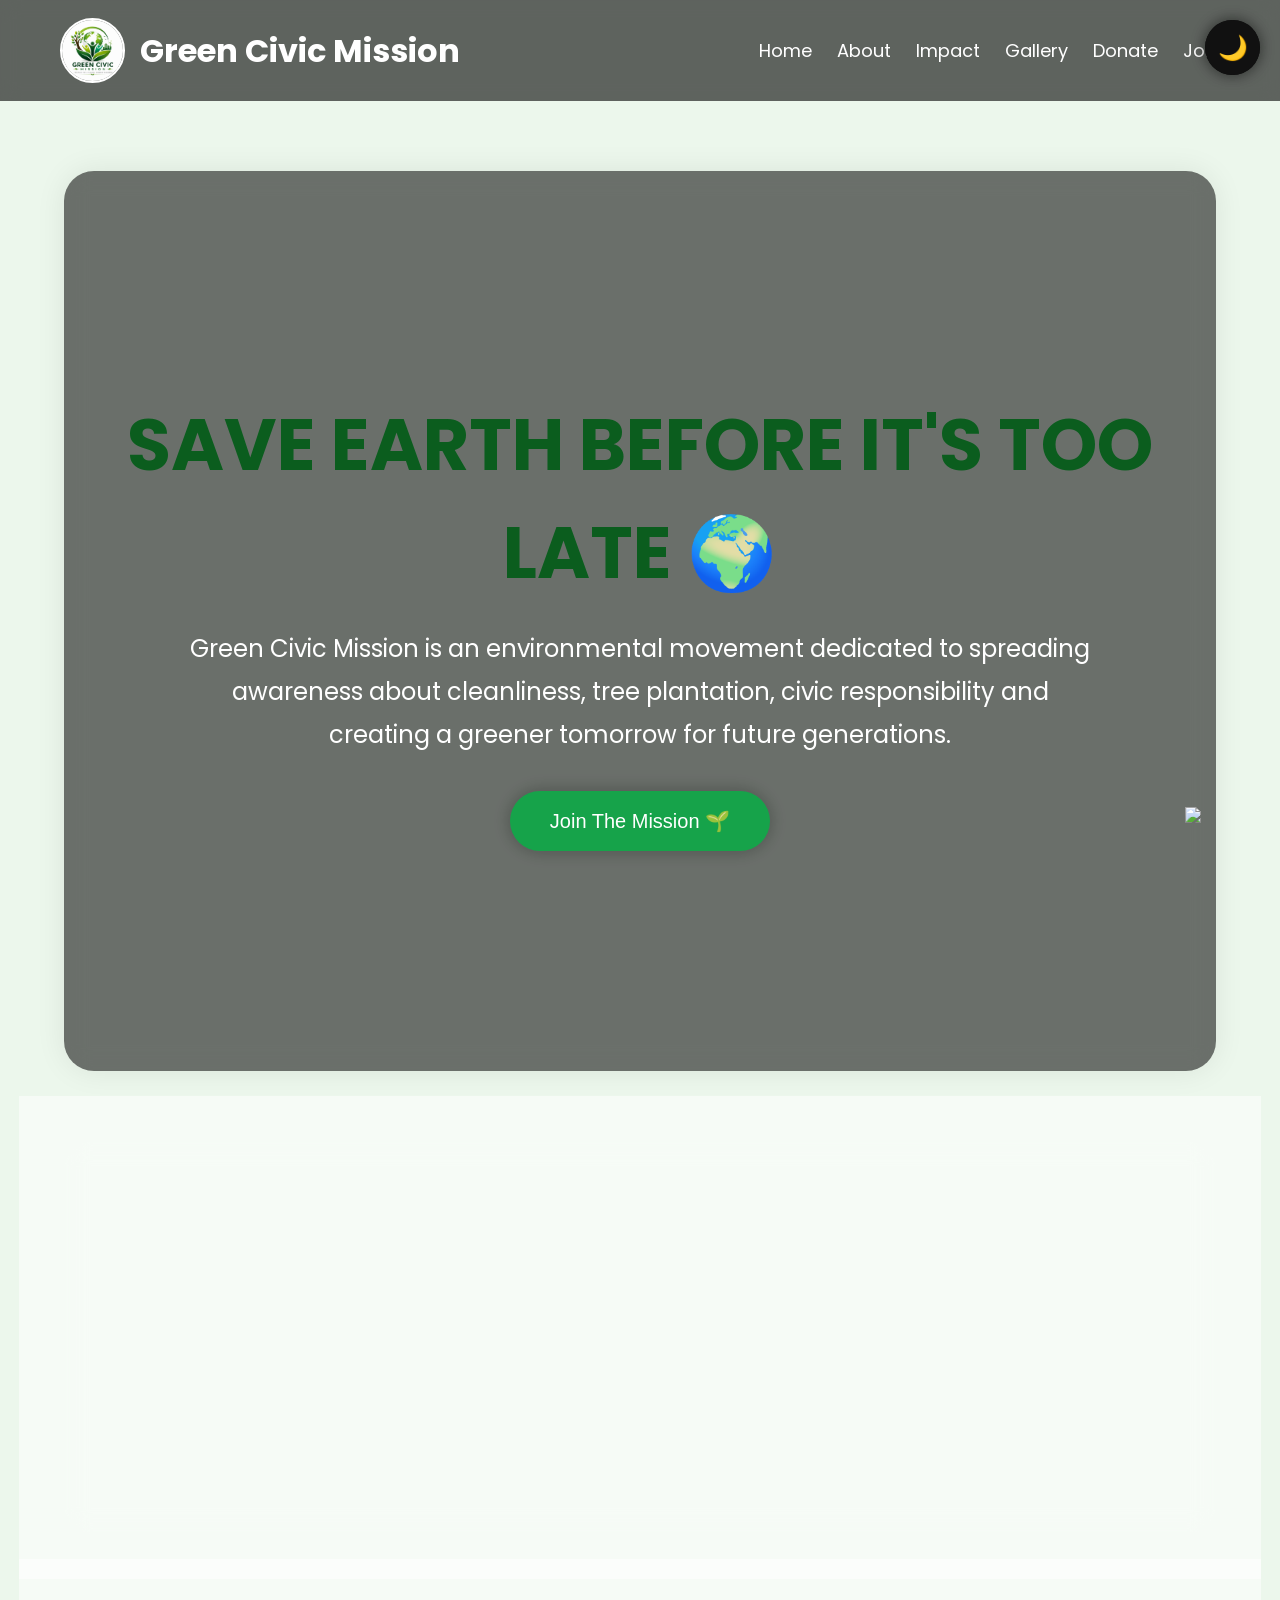
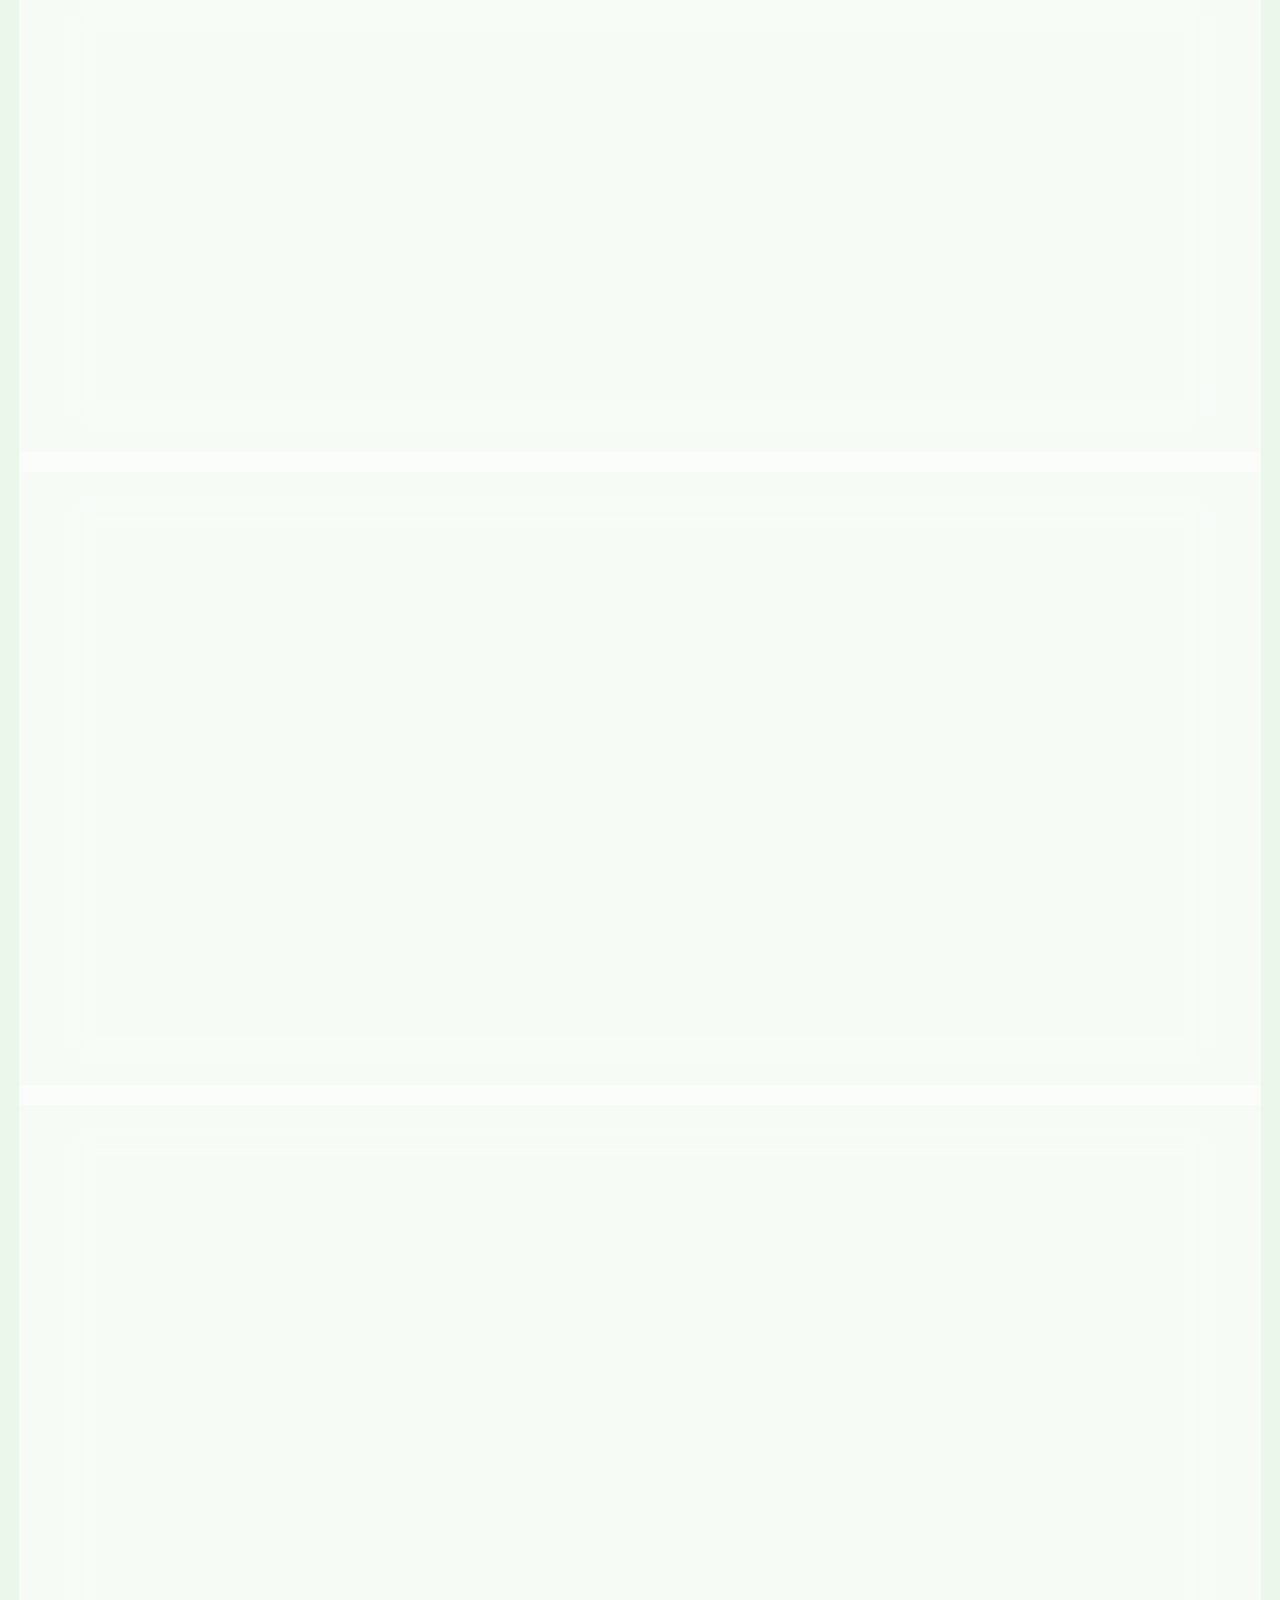
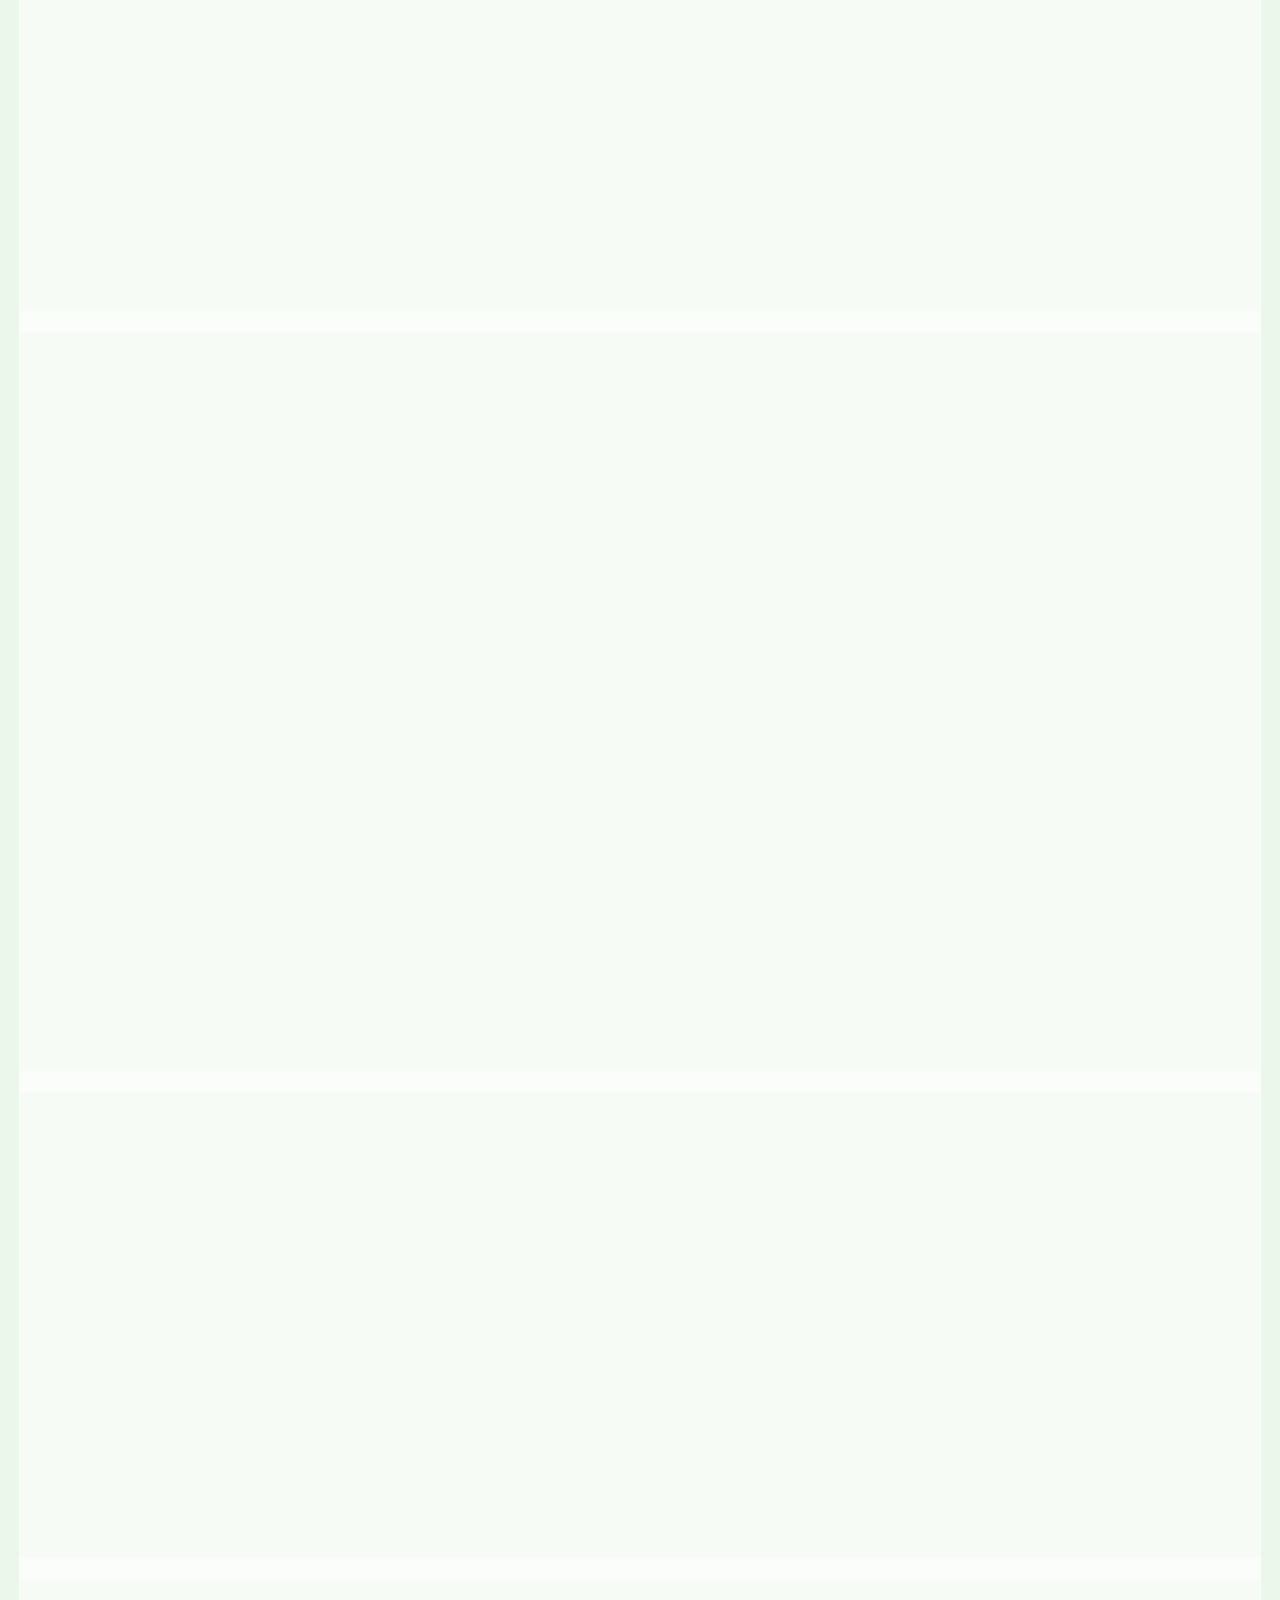
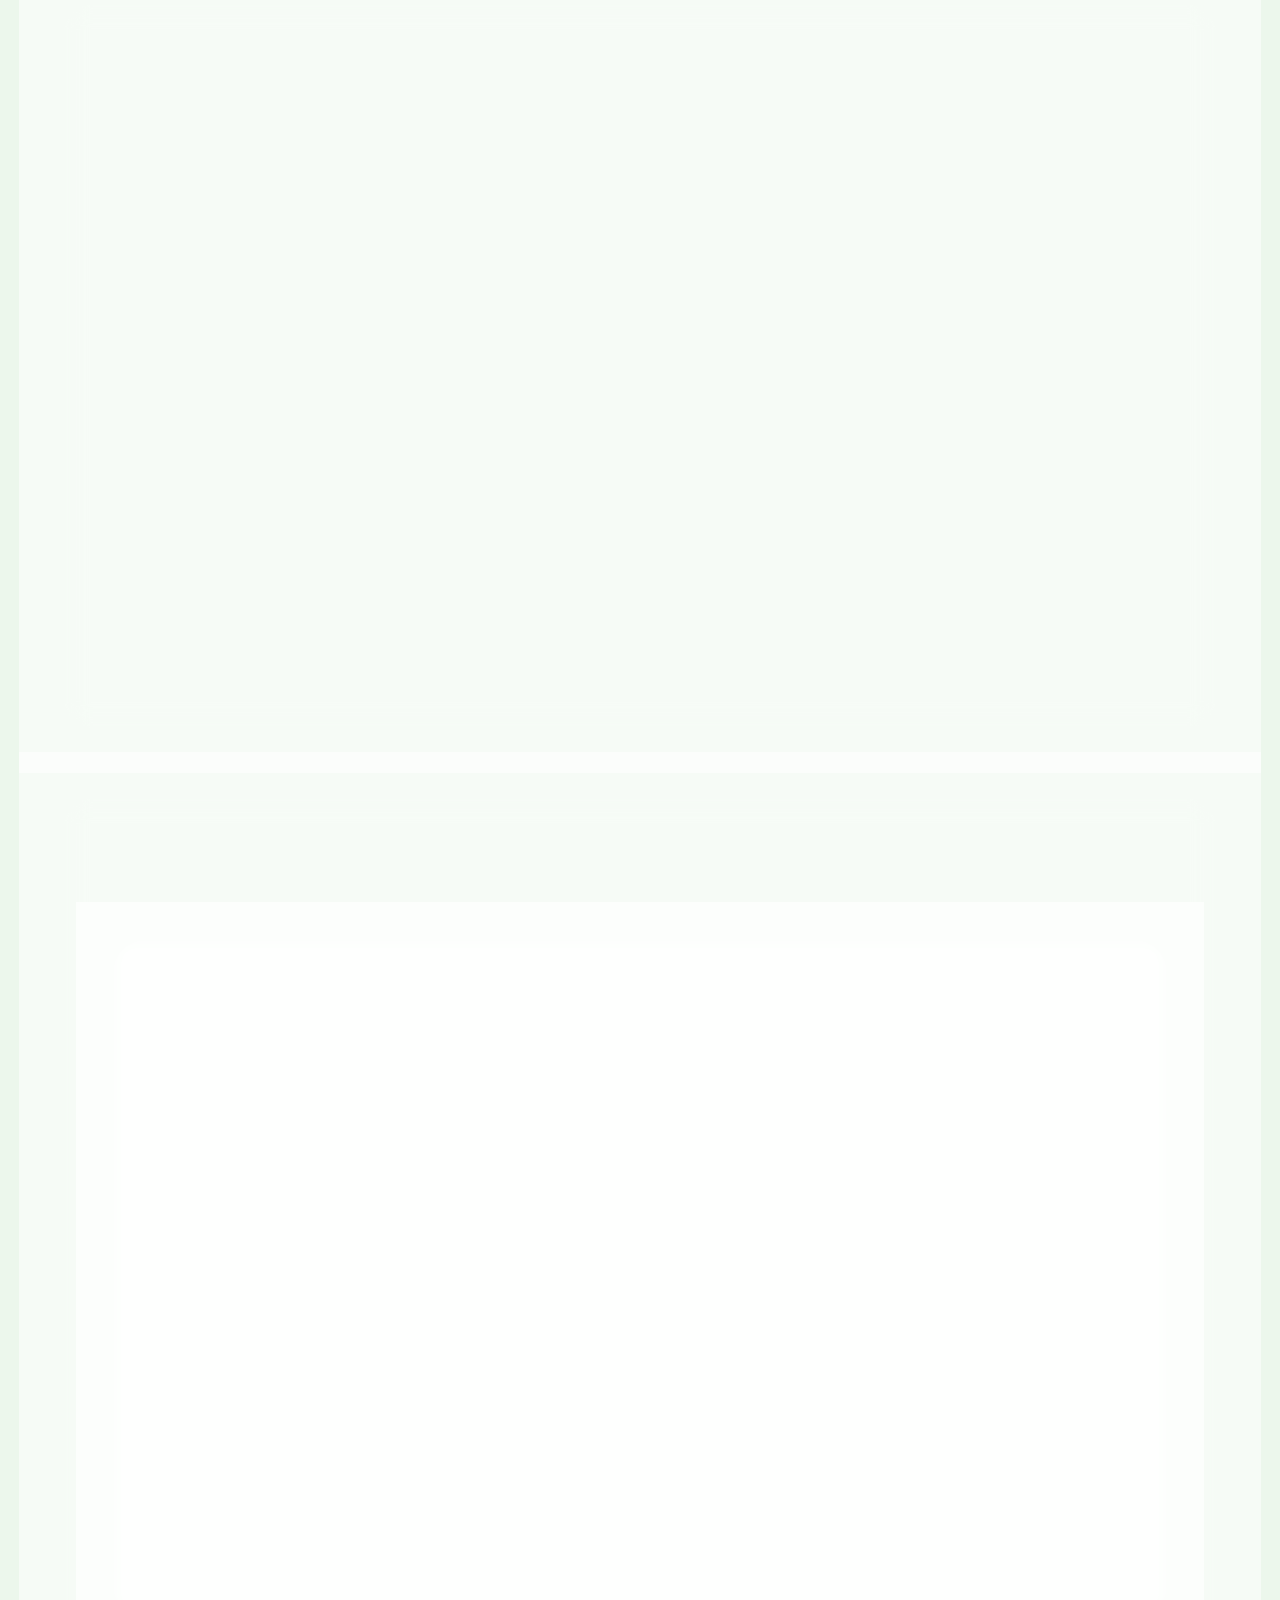
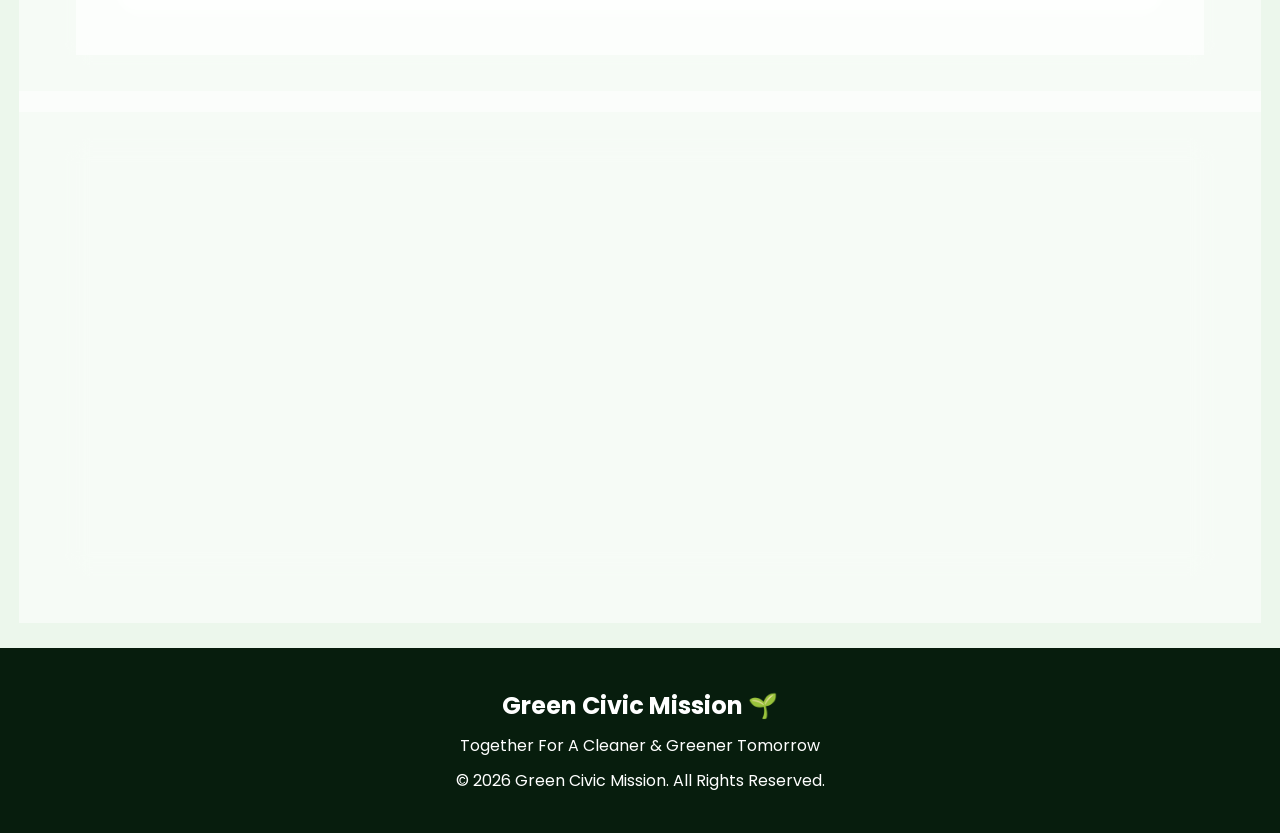
==== commit 8455a5b7: "Fix HTML formatting and structure" ====
--- a/index.html
+++ b/index.html
@@ -228,7 +228,7 @@
     <div class="gallery-container">
 
         <div class="gallery-card">
-            <img src="gallery1.png.png" alt="Environmental Awareness">
+            <img src="gallery2.png.png" alt="Environmental Awareness">
             <div class="gallery-content">
                 <h3>Environmental Awareness 🌍</h3>
                 <p>
@@ -238,7 +238,7 @@
         </div>
 
         <div class="gallery-card">
-            <img src="gallery2.png.png" alt="Tree Plantation">
+            <img src="gallery1.png.png" alt="Tree Plantation">
             <div class="gallery-content">
                 <h3>Tree Plantation Drive 🌳</h3>
                 <p>
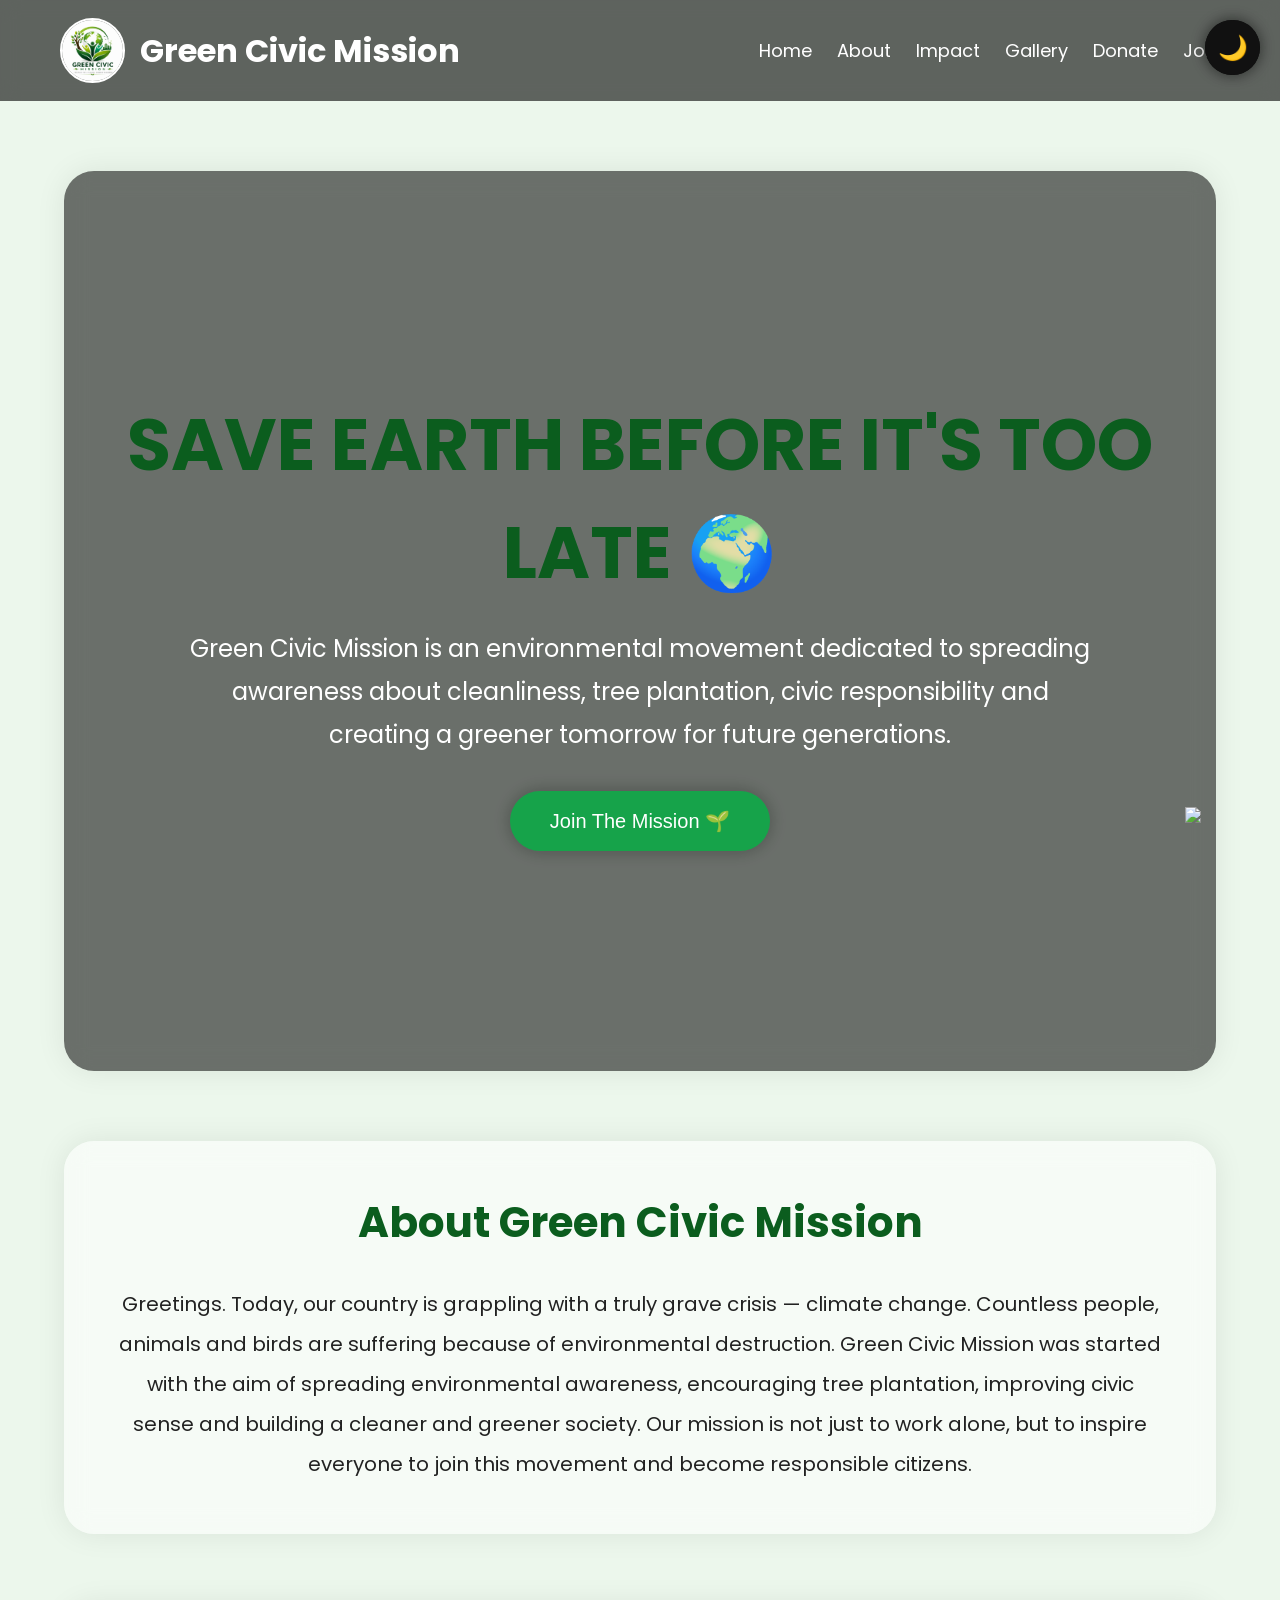
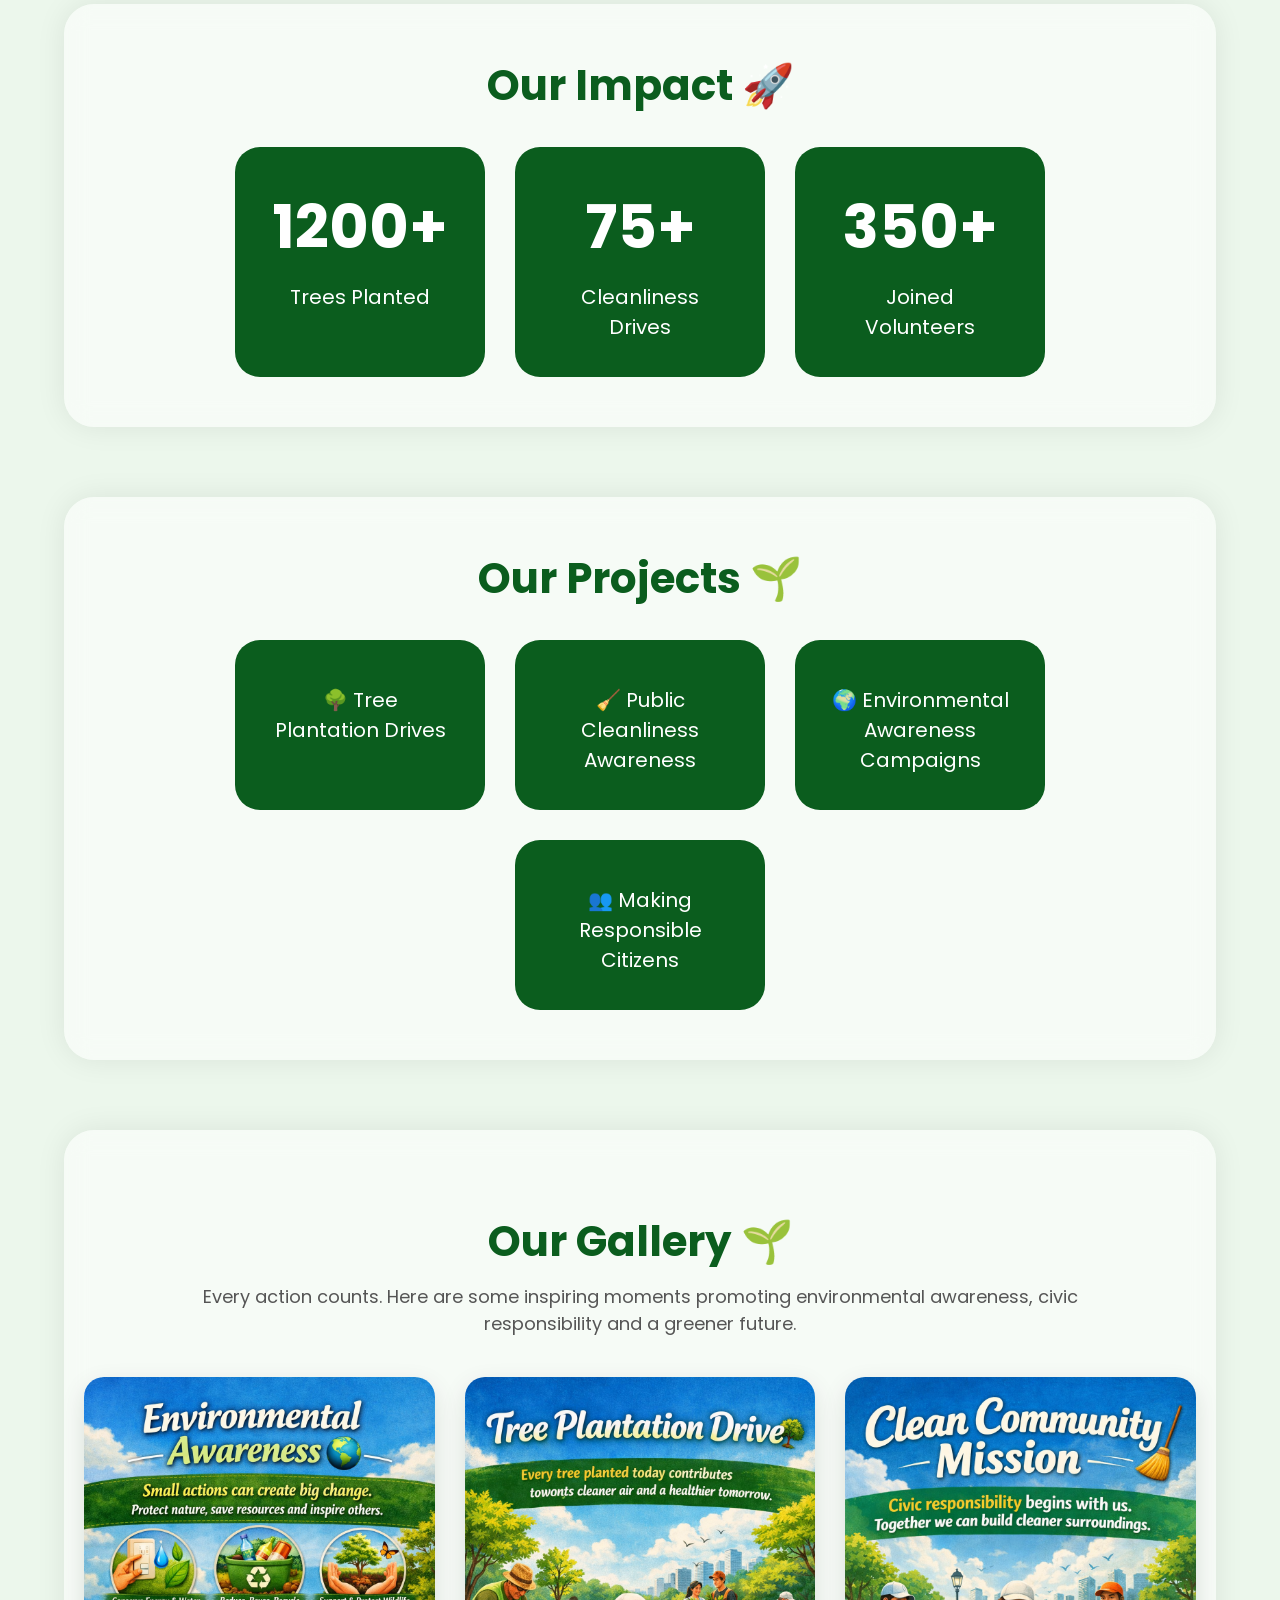
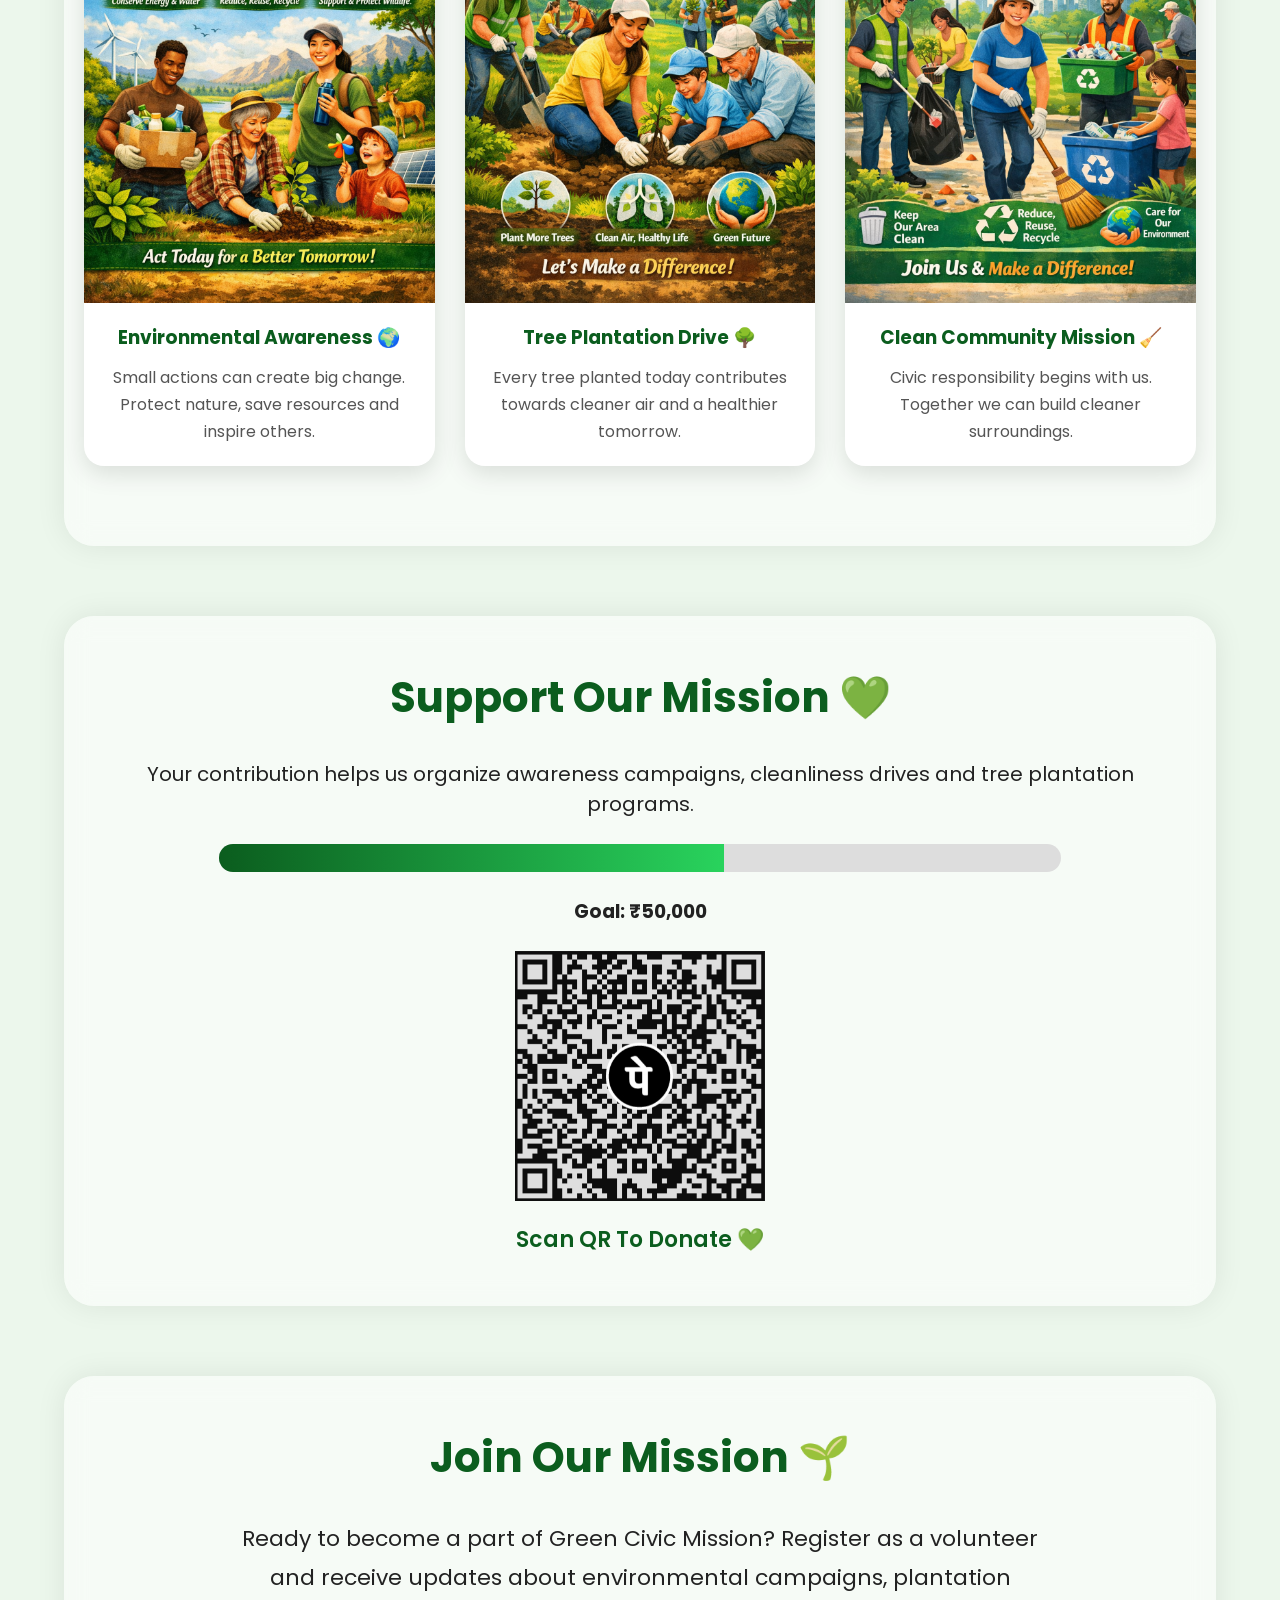
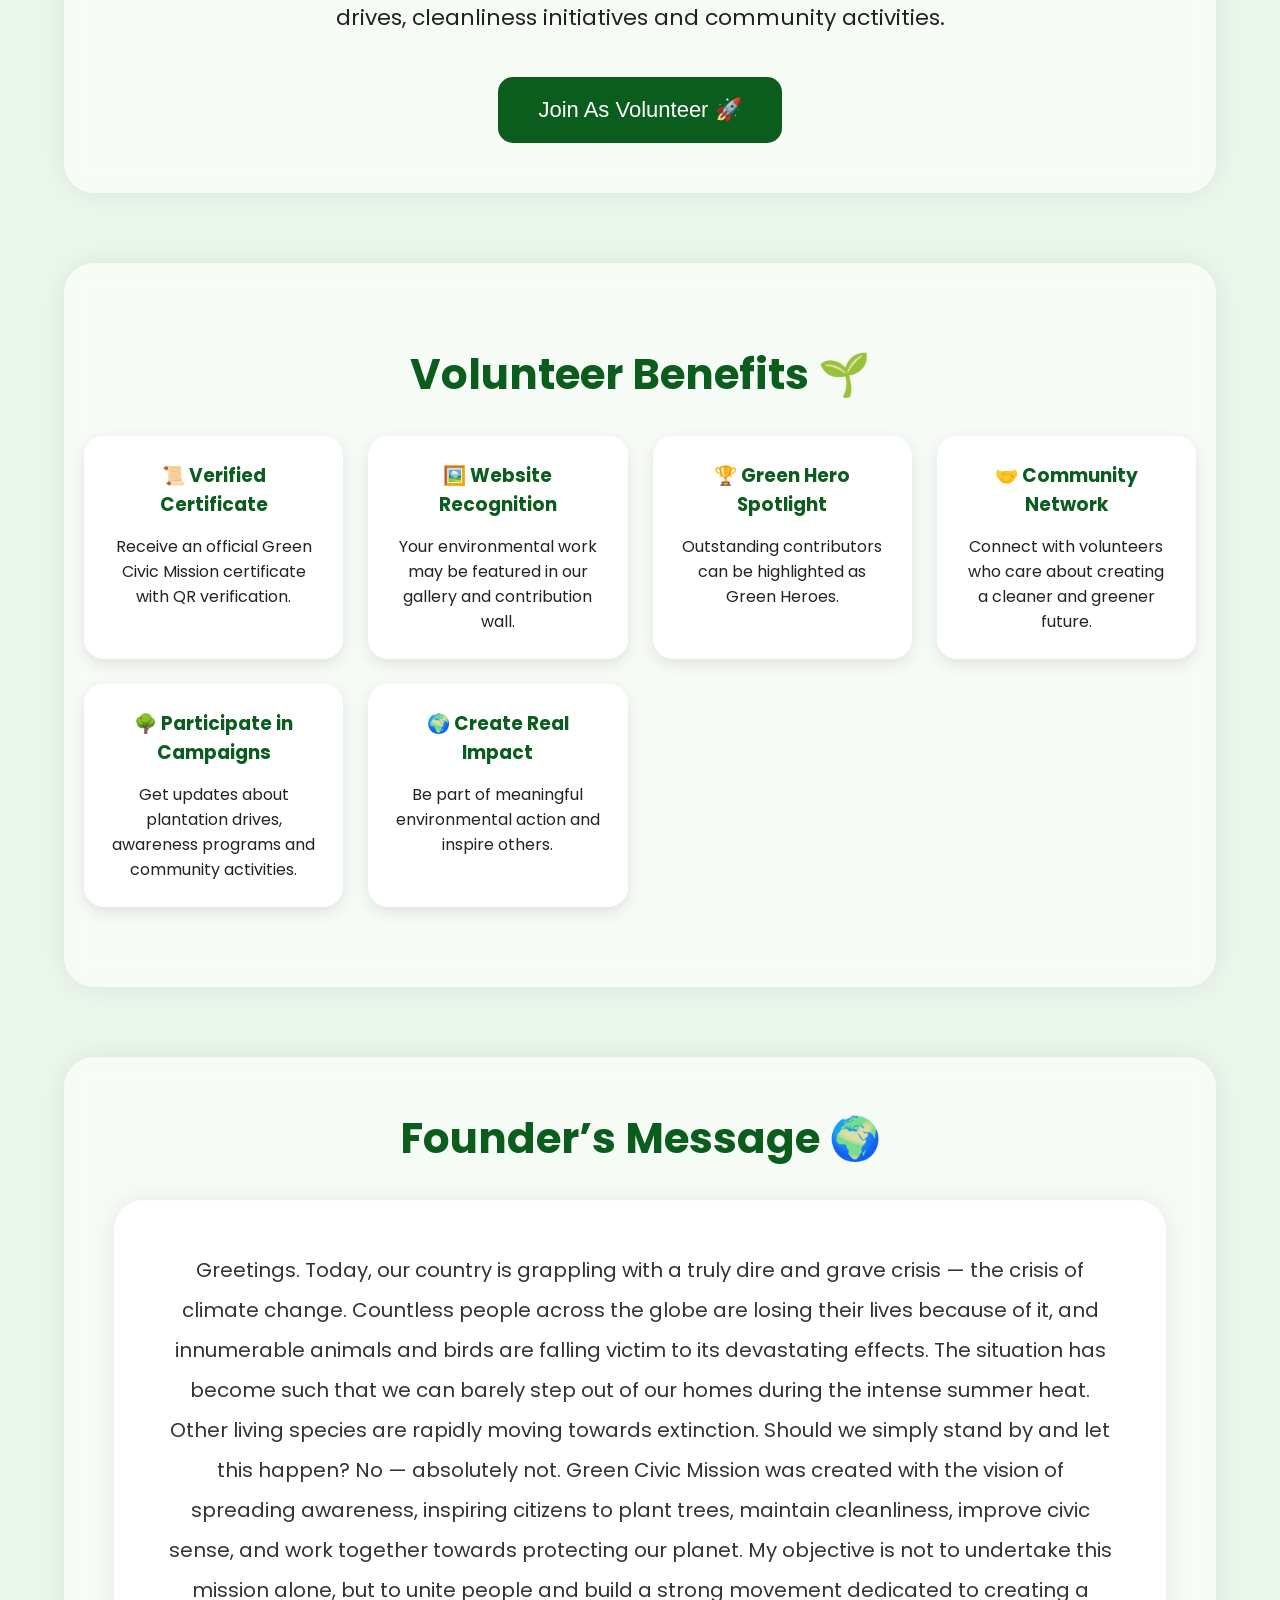
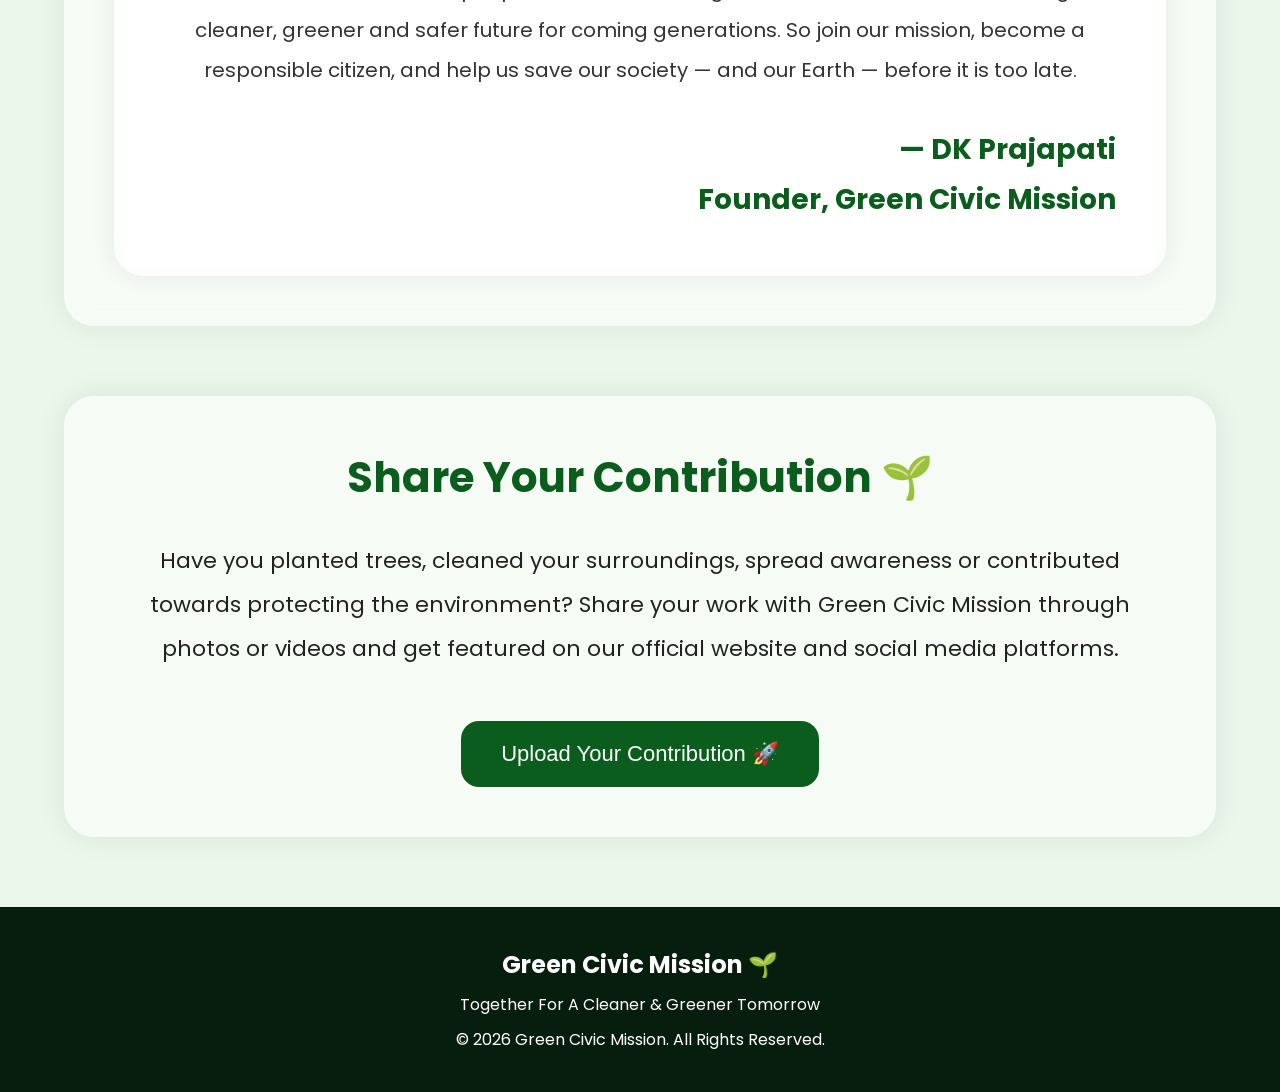
==== commit 58349d4f: "Update index.html" ====
--- a/index.html
+++ b/index.html
@@ -228,7 +228,7 @@
     <div class="gallery-container">
 
         <div class="gallery-card">
-            <img src="gallery2.png.png" alt="Environmental Awareness">
+            <img src="gallery1.png.png" alt="Environmental Awareness">
             <div class="gallery-content">
                 <h3>Environmental Awareness 🌍</h3>
                 <p>
@@ -238,7 +238,7 @@
         </div>
 
         <div class="gallery-card">
-            <img src="gallery1.png.png" alt="Tree Plantation">
+            <img src="gallery2.png.png" alt="Tree Plantation">
             <div class="gallery-content">
                 <h3>Tree Plantation Drive 🌳</h3>
                 <p>
--- a/style.css
+++ b/style.css
@@ -936,8 +936,8 @@
 
 .gallery-card img{
     width:100%;
-    height:260px;
-    object-fit:cover;
+    height:auto;
+    display:block;
 }
 
 .gallery-content{
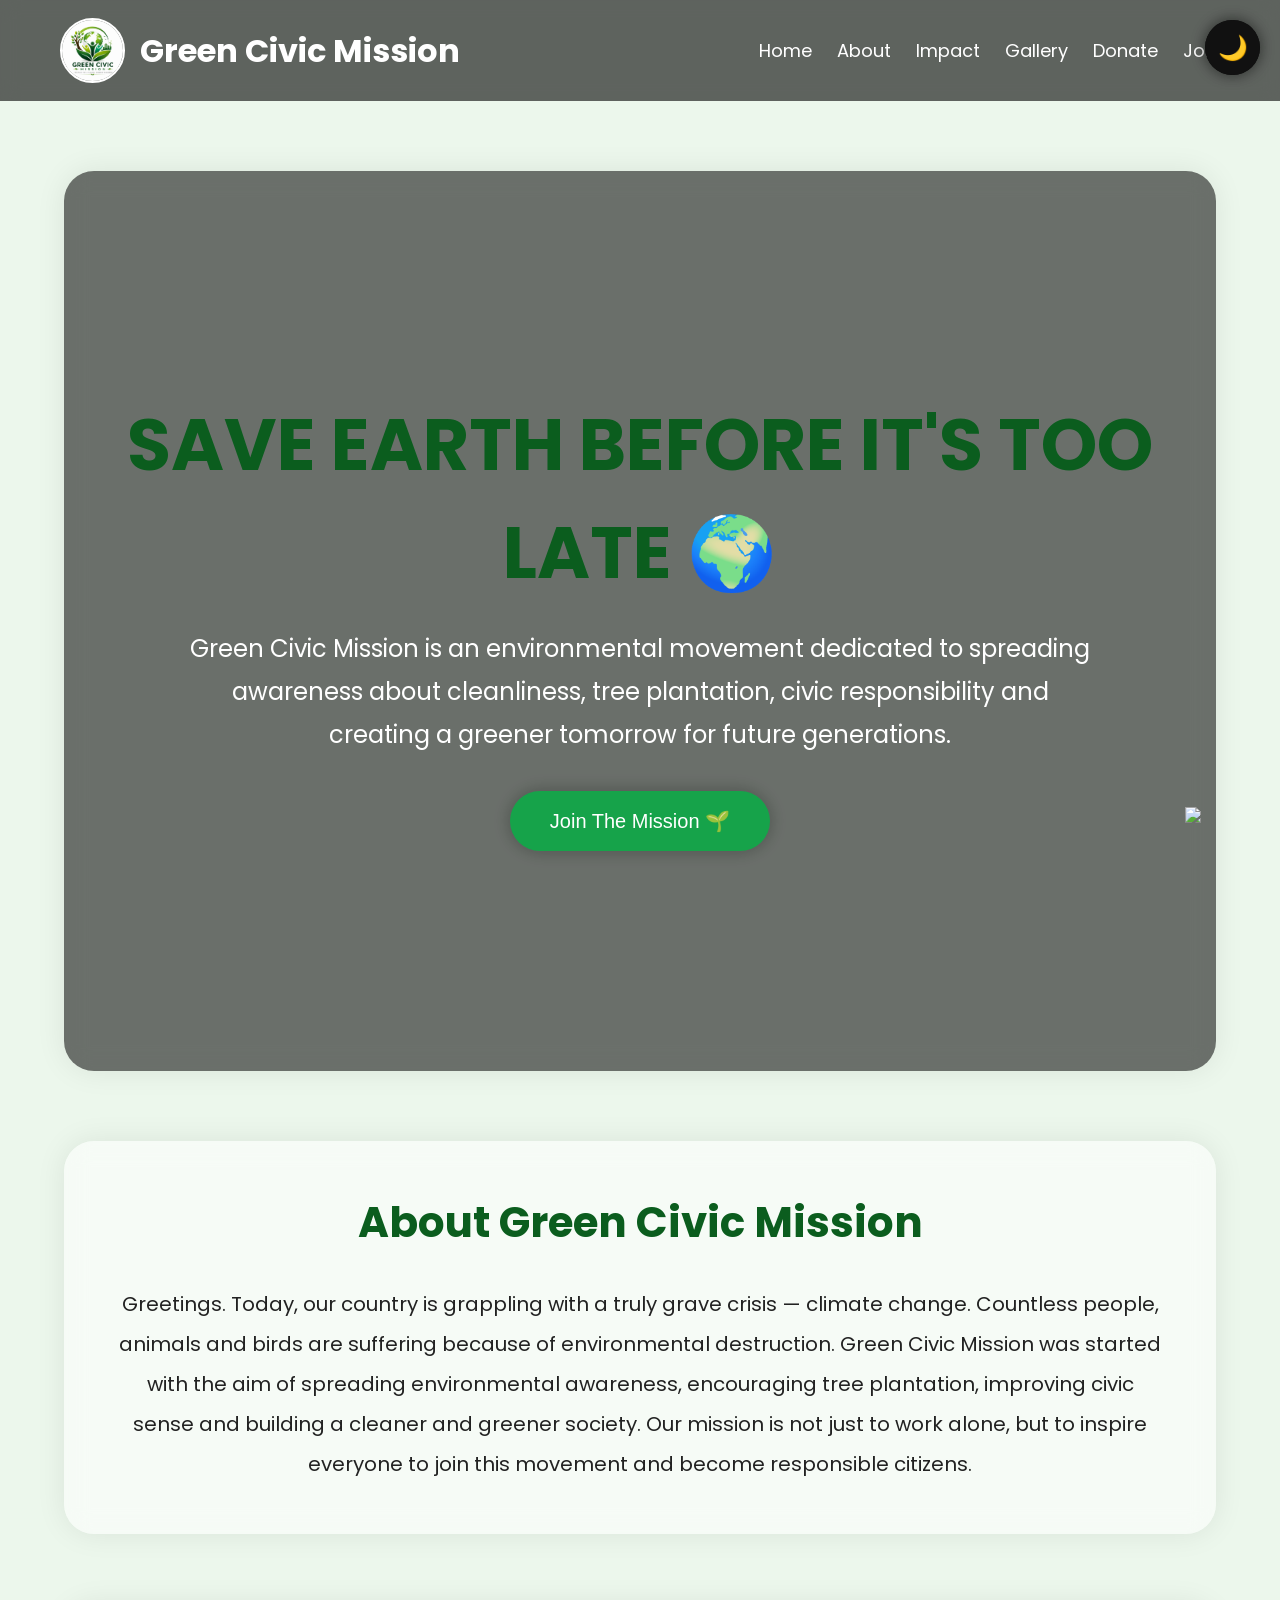
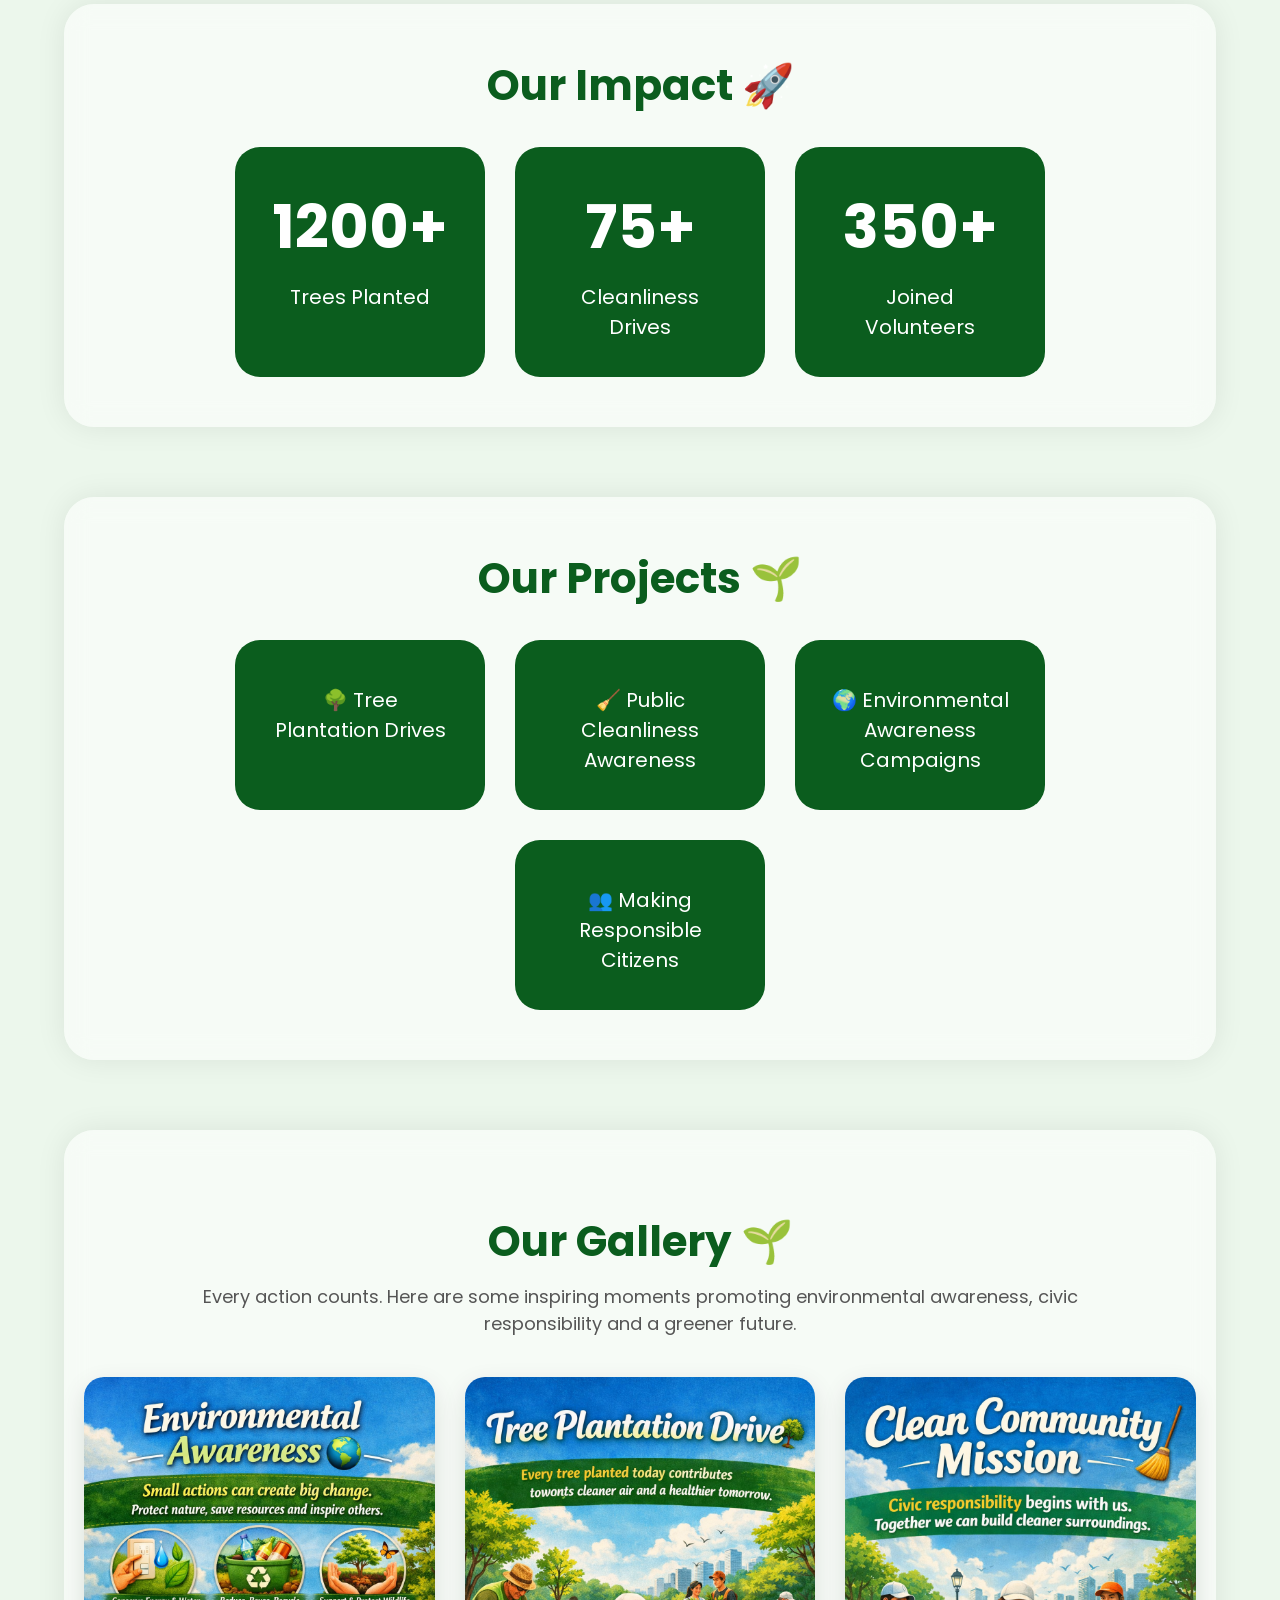
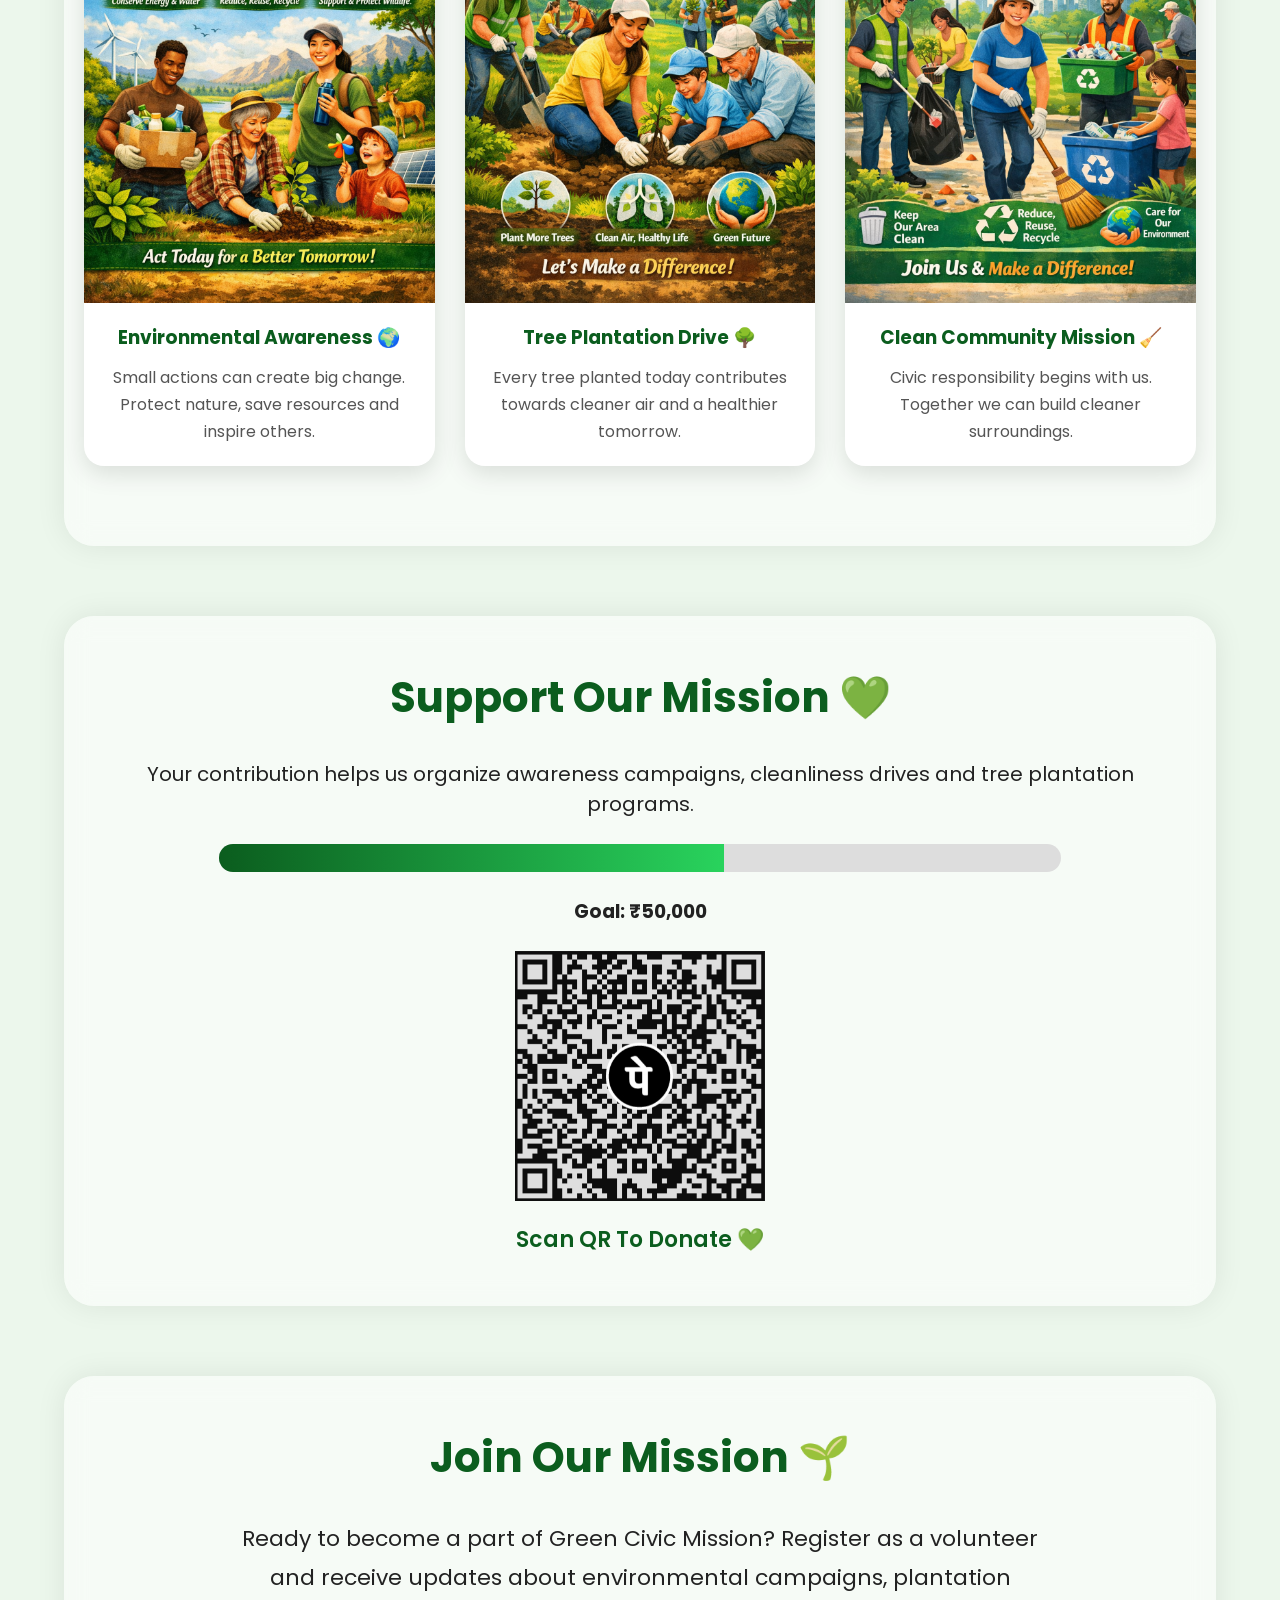
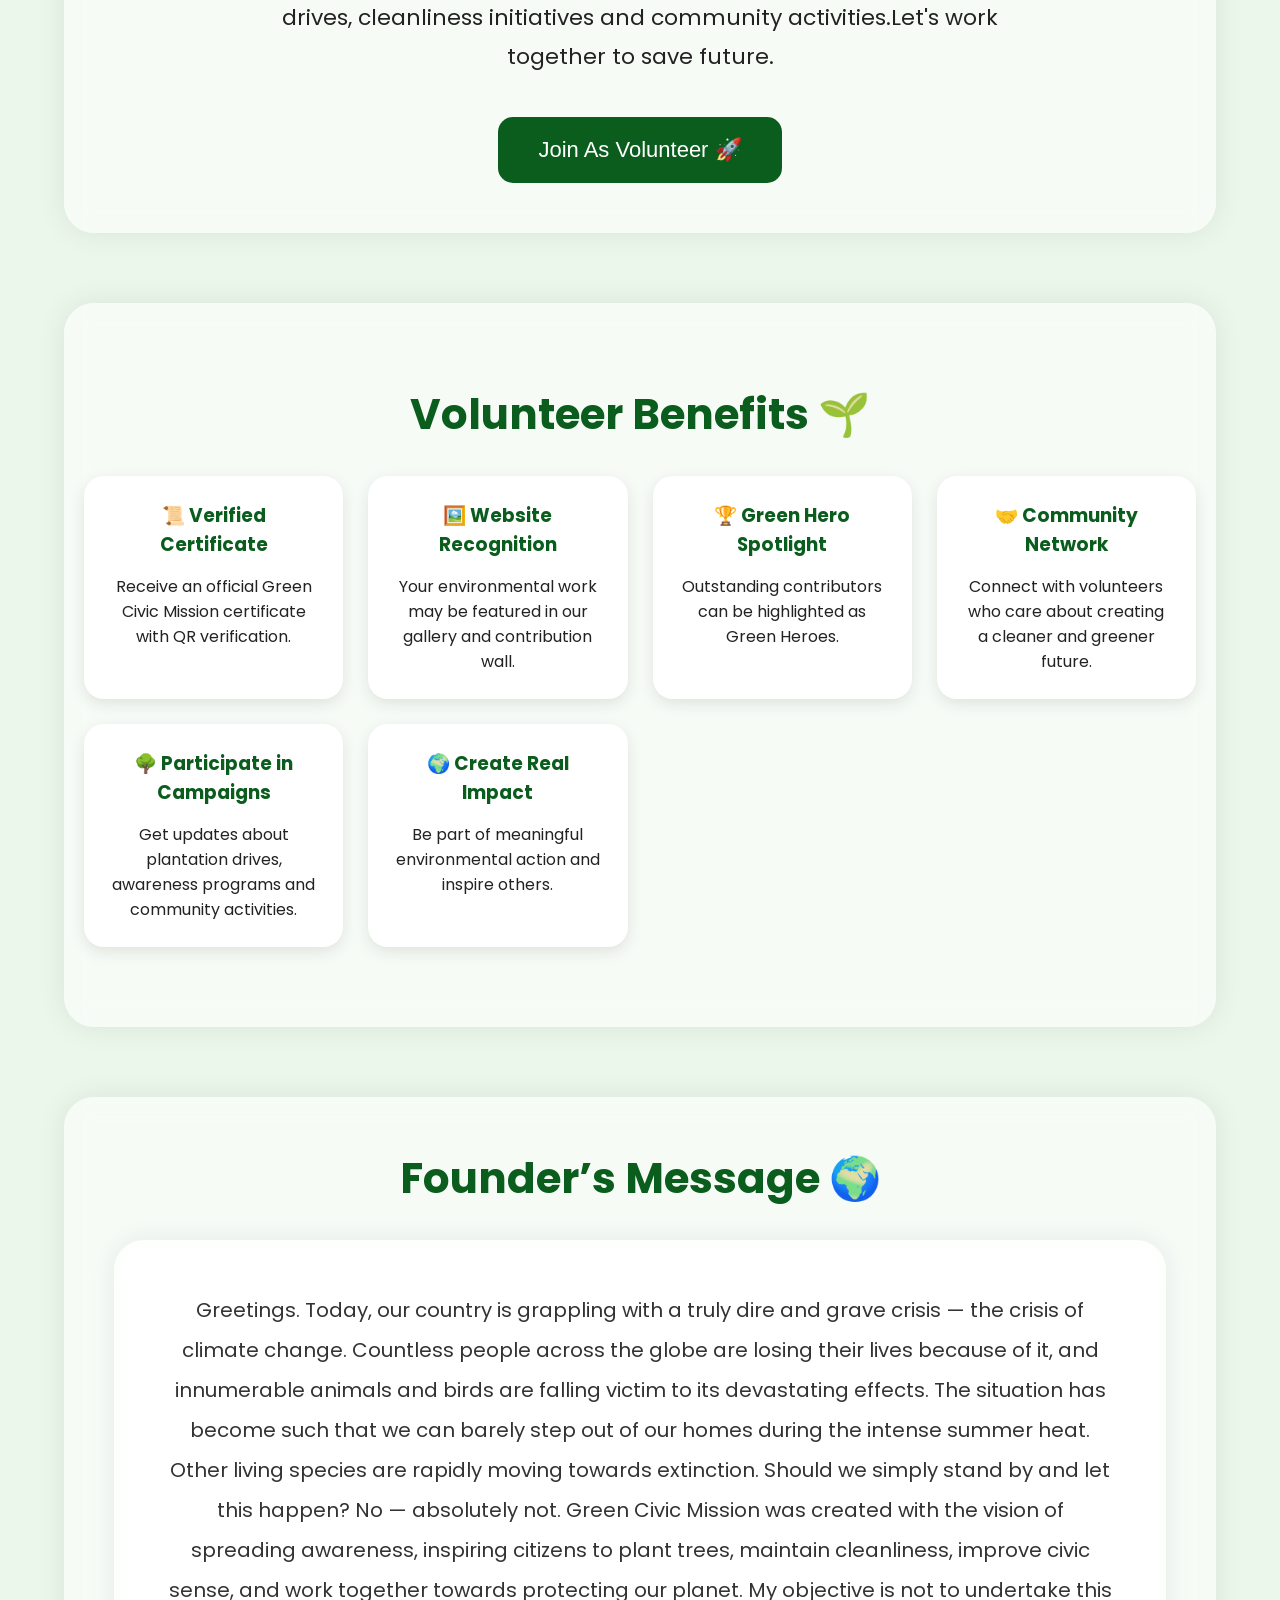
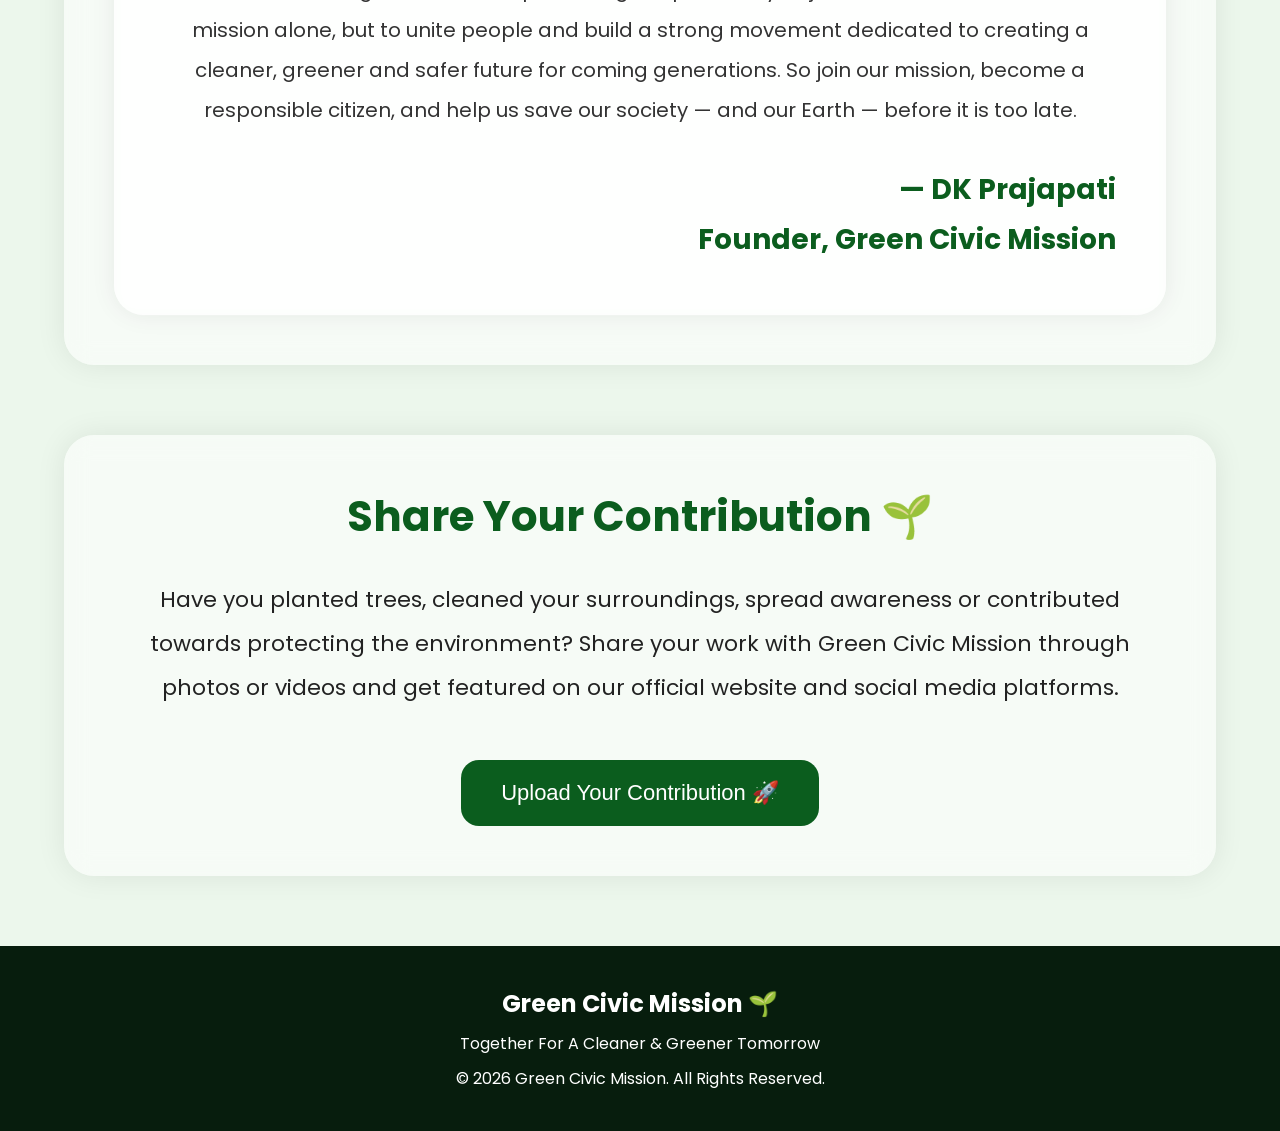
==== commit 903c10fd: "Fix HTML encoding issues in index.html" ====
--- a/index.html
+++ b/index.html
@@ -319,7 +319,7 @@
 <p>
 Ready to become a part of Green Civic Mission?
 
-Register as a volunteer and receive updates about environmental campaigns, plantation drives, cleanliness initiatives and community activities.
+Register as a volunteer and receive updates about environmental campaigns, plantation drives, cleanliness initiatives and community activities.Let's work together to save future.
 </p>
 
 <br>
